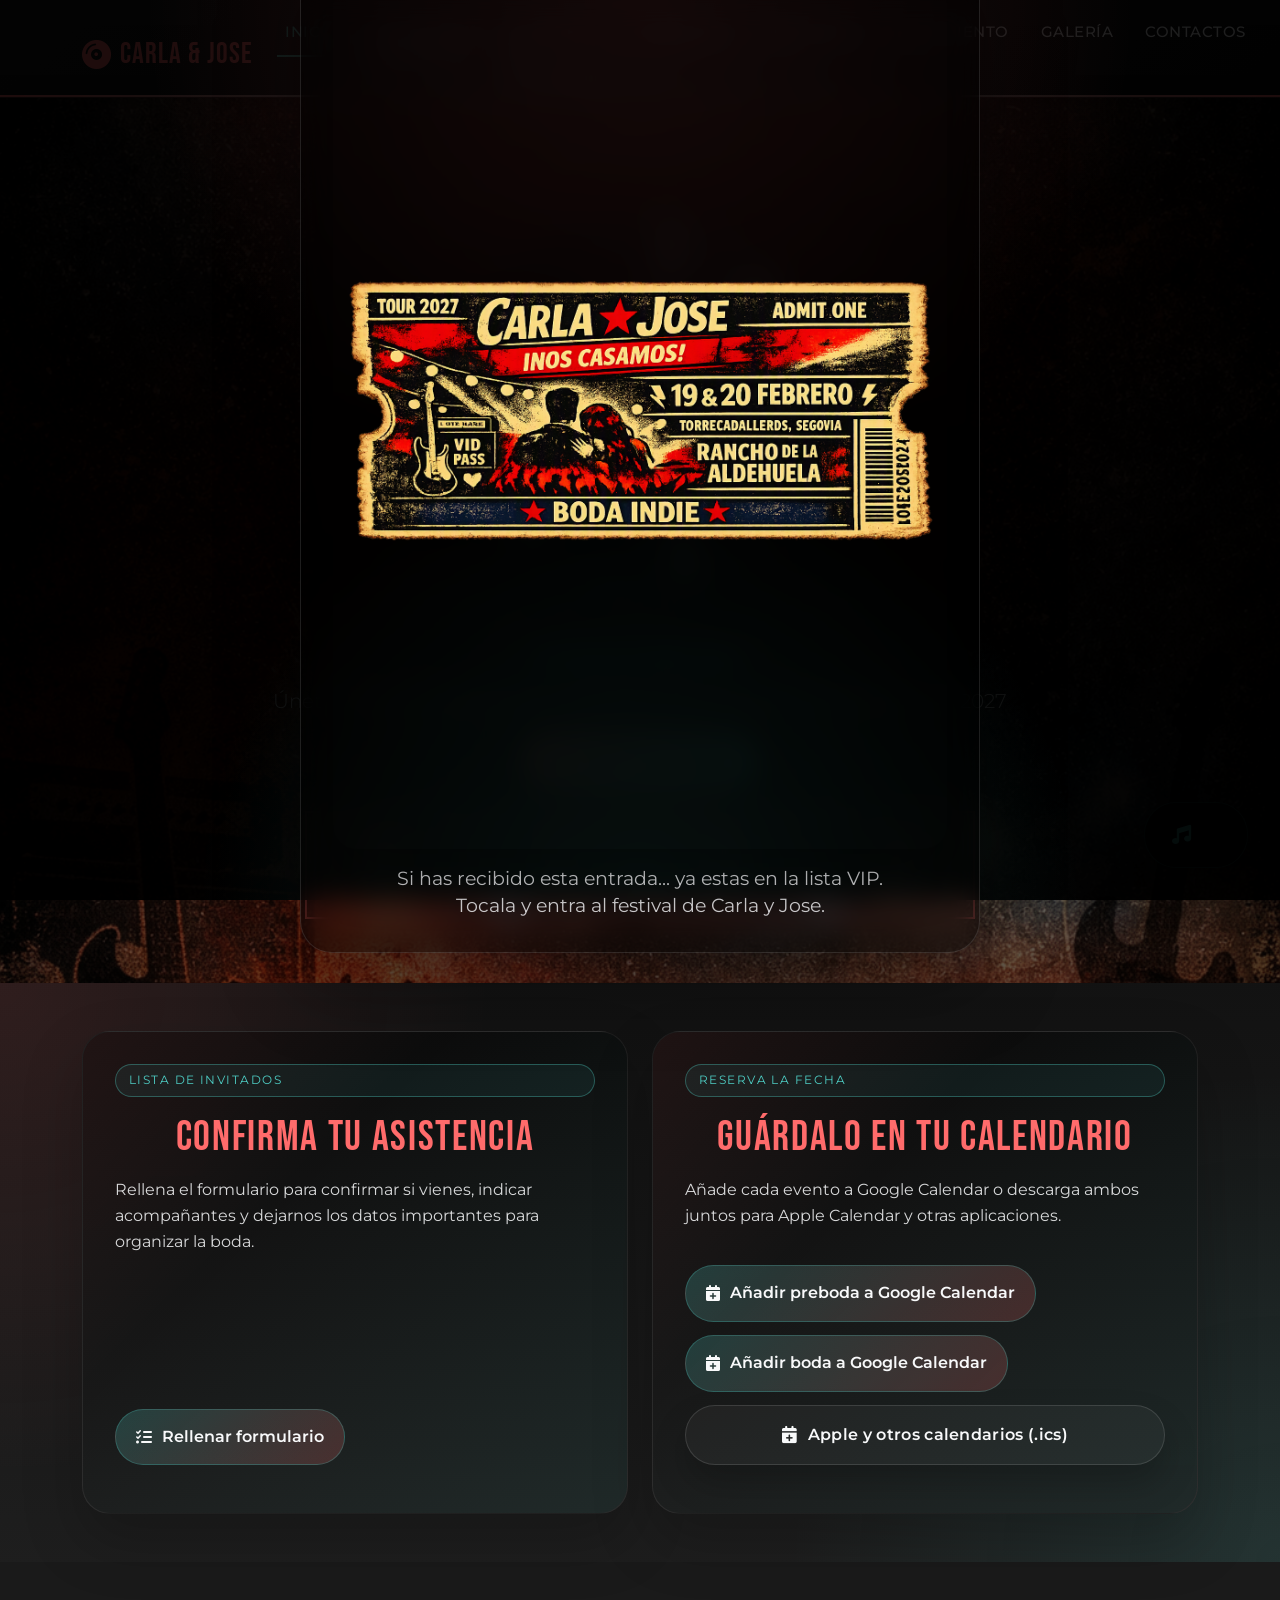
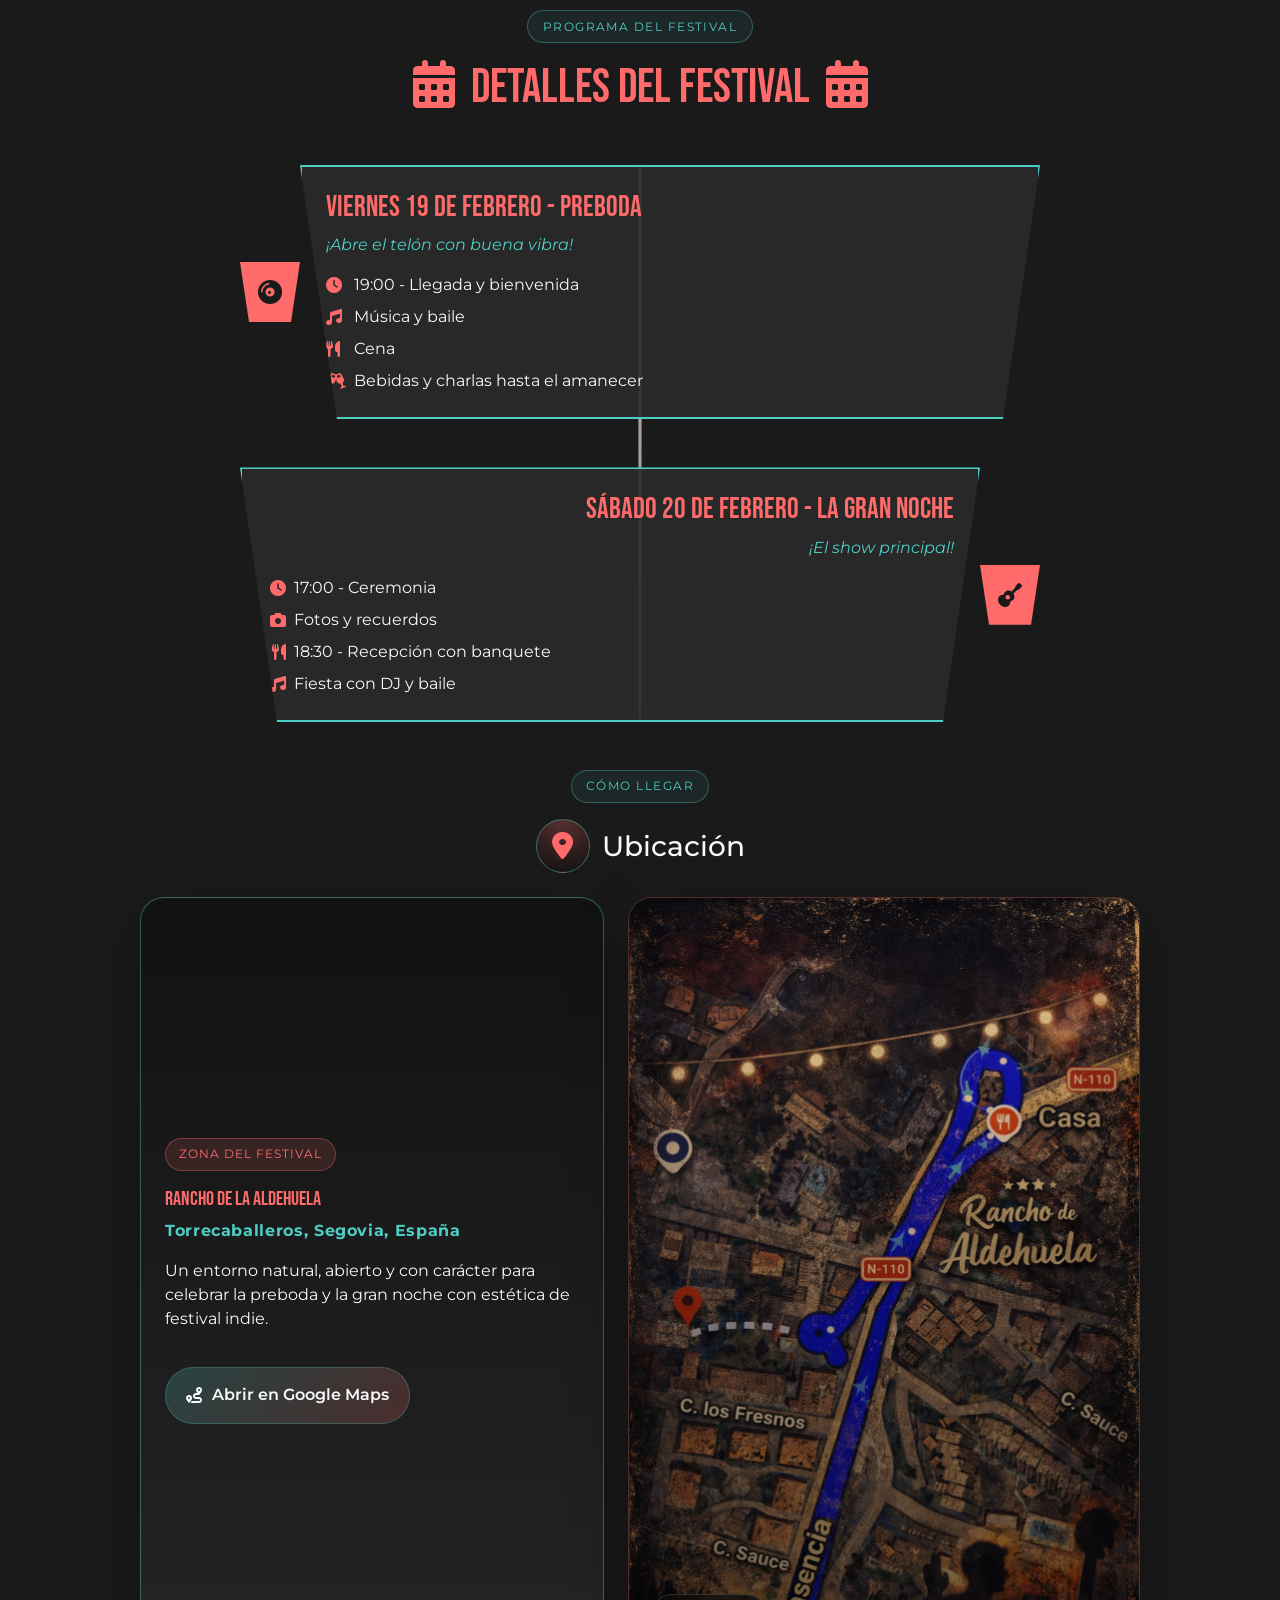
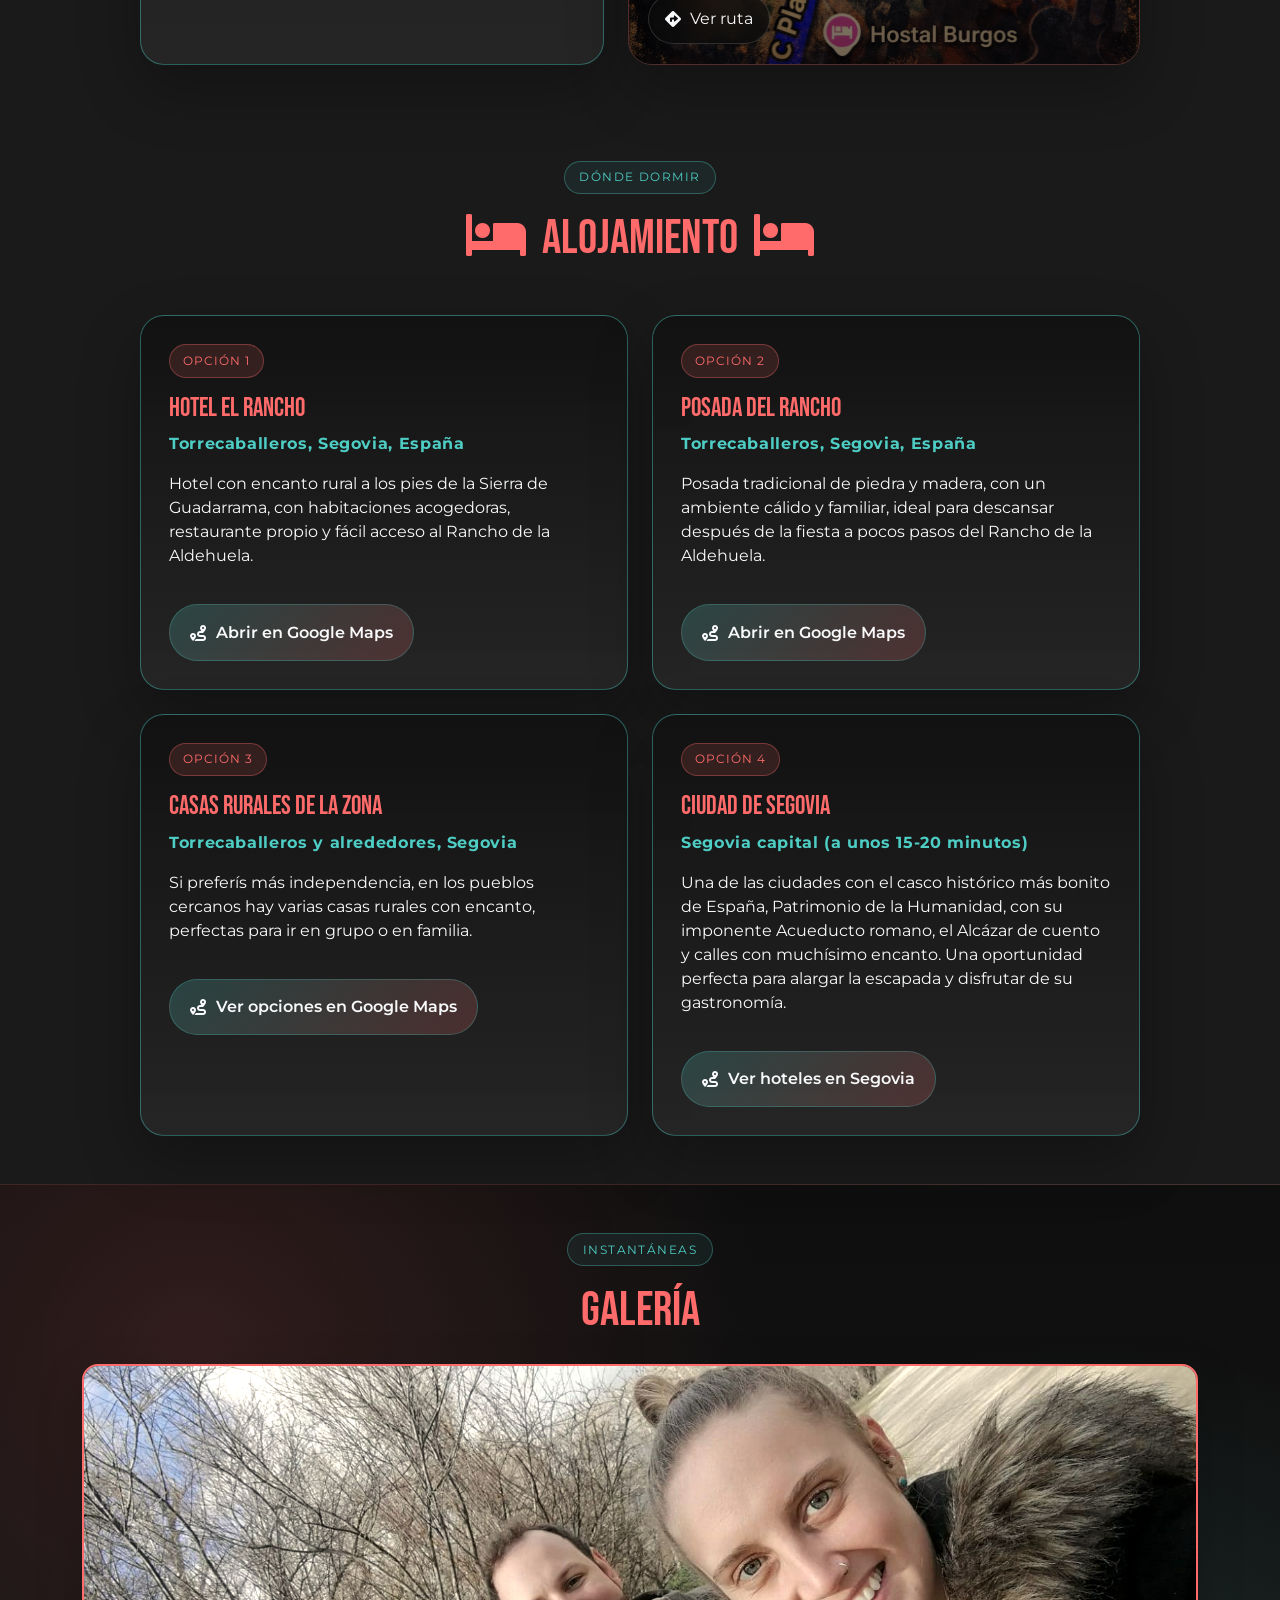
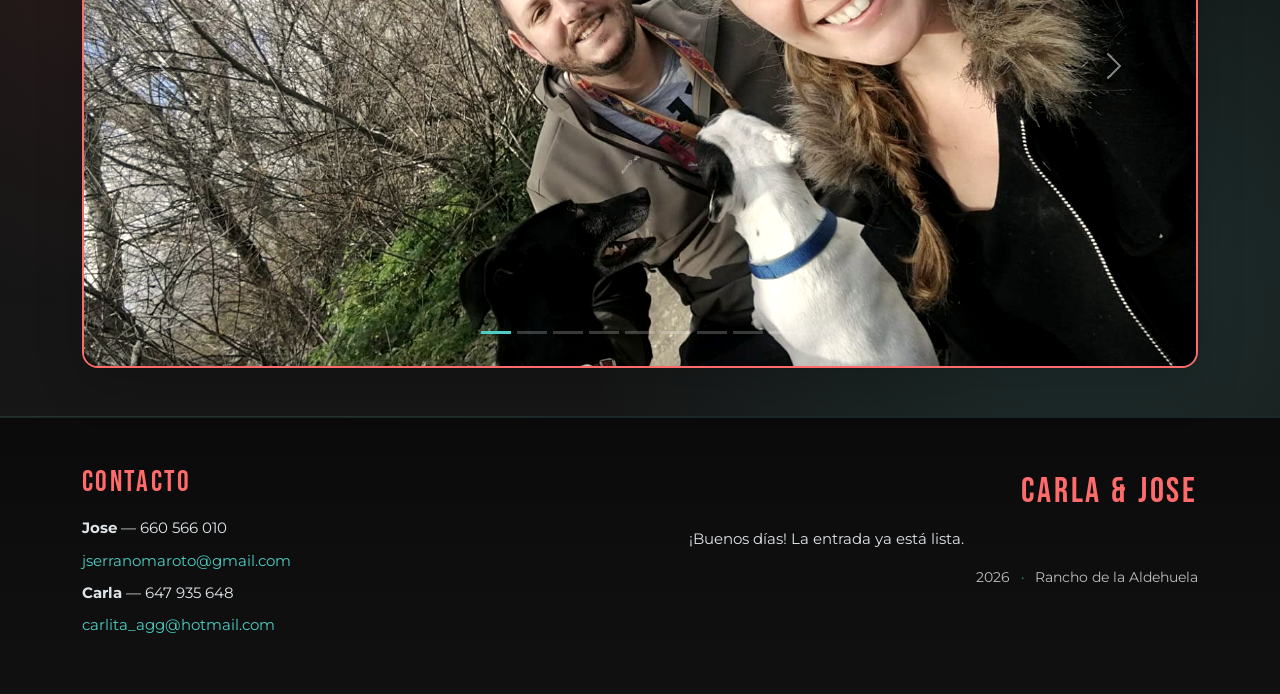
==== index.html @ d122102a "Add files via upload" ====
<!DOCTYPE html>
<html lang="es">
<head>
    <meta charset="UTF-8">
    <meta name="viewport" content="width=device-width, initial-scale=1.0">
    <title>Boda de Carla y Jose</title>
    <!-- Bootstrap CSS -->
    <link href="https://cdn.jsdelivr.net/npm/bootstrap@5.3.0/dist/css/bootstrap.min.css" rel="stylesheet">
    <!-- Google Fonts -->
    <link href="https://fonts.googleapis.com/css2?family=Montserrat:wght@300;400;700&family=Bebas+Neue&display=swap" rel="stylesheet">
    <!-- Font Awesome -->
    <link rel="stylesheet" href="https://cdnjs.cloudflare.com/ajax/libs/font-awesome/6.0.0/css/all.min.css">
    <!-- Custom CSS -->
    <link rel="stylesheet" href="styles.css">
</head>
<body>
    <!-- Audio Controls -->
    <div id="audio-controls" class="audio-controls">
        <button id="audio-toggle" class="audio-btn" aria-label="Activar o pausar música">
            <i class="fas fa-music"></i>
        </button>
        <div class="audio-indicator">
            <div class="audio-bars">
                <div class="bar"></div>
                <div class="bar"></div>
                <div class="bar"></div>
                <div class="bar"></div>
            </div>
        </div>
    </div>
    <!-- Header -->
    <nav class="navbar navbar-expand-lg navbar-dark fixed-top navbar-modern">
        <div class="container">
            <a class="navbar-brand" href="#inicio"><i class="fas fa-compact-disc me-2 brand-icon"></i><span class="brand-text">Carla & Jose</span></a>
            <button class="navbar-toggler" type="button" data-bs-toggle="collapse" data-bs-target="#navbarNav" aria-controls="navbarNav" aria-expanded="false" aria-label="Abrir o cerrar navegación">
                <span class="navbar-toggler-icon"></span>
            </button>
            <div class="collapse navbar-collapse" id="navbarNav">
                <ul class="navbar-nav ms-auto nav-menu">
                    <li class="nav-item"><a class="nav-link nav-link-modern" href="#inicio">Inicio</a></li>
                    <li class="nav-item"><a class="nav-link nav-link-modern" href="#confirmar-asistencia">Confirmar asistencia</a></li>
                    <li class="nav-item"><a class="nav-link nav-link-modern" href="#guardar-calendario">Guardar en calendario</a></li>
                    <li class="nav-item"><a class="nav-link nav-link-modern" href="#detalles">Detalles</a></li>
                    <li class="nav-item"><a class="nav-link nav-link-modern" href="#ubicacion">Ubicación</a></li>
                    <li class="nav-item"><a class="nav-link nav-link-modern" href="#alojamiento">Alojamiento</a></li>
                    <li class="nav-item"><a class="nav-link nav-link-modern" href="#galeria">Galería</a></li>
                    <li class="nav-item"><a class="nav-link nav-link-modern" href="#site-footer">Contactos</a></li>
                </ul>
            </div>
        </div>
        <div class="navbar-bottom-line"></div>
    </nav>

    <!-- Entrada Splash -->
    <div id="entrada-screen" class="entrada-screen">
        <div class="entrada-card text-center">
            <div id="entrada-image-wrapper" class="entrada-image-wrapper mx-auto" role="button" tabindex="0">
                <img src="assets/images/entrada.svg" alt="Entrada al festival" class="entrada-img">
            </div>
            <p class="entrada-note mt-3">Si has recibido esta entrada... ya estas en la lista VIP.<br>Tocala y entra al festival de Carla y Jose.</p>
        </div>
    </div>

    <!-- Hero Section -->
    <section id="inicio" class="hero text-white text-center d-flex align-items-center">
        <div class="overlay"></div>
        <div class="container position-relative">
            <div class="vinyl-wrapper mb-4 mx-auto">
                <img src="assets/images/vinilo.png" alt="Carla y Jose" class="vinyl-img">
            </div>
            <p class="hero-subtitle">Festival de amor indie</p>
            <p class="lead">Únete a nuestra celebración: preboda el 19 y boda el 20 de febrero de 2027</p>
            <a href="#confirmar-asistencia" class="hero-cta-button mb-4">
                <i class="fas fa-list-check"></i>
                <span>Confirmar asistencia</span>
            </a>
            <div id="countdown" class="mb-4 countdown-grid">
                <div>
                    <span id="days" class="display-4">0</span>
                    <p>Días</p>
                </div>
                <div>
                    <span id="hours" class="display-4">0</span>
                    <p>Horas</p>
                </div>
                <div>
                    <span id="minutes" class="display-4">0</span>
                    <p>Minutos</p>
                </div>
                <div>
                    <span id="seconds" class="display-4">0</span>
                    <p>Segundos</p>
                </div>
            </div>
        </div>
    </section>

    <!-- Asistencia y Calendario -->
    <section id="asistencia" class="rsvp-section py-5">
        <div class="container">
            <div class="rsvp-shell">
                <div id="confirmar-asistencia" class="rsvp-card rsvp-card-confirmation">
                    <div class="rsvp-kicker">Lista de invitados</div>
                    <h2 class="rsvp-title">Confirma tu asistencia</h2>
                    <p class="rsvp-copy">Rellena el formulario para confirmar si vienes, indicar acompañantes y dejarnos los datos importantes para organizar la boda.</p>
                    <div class="rsvp-actions">
                        <a class="rsvp-action-button rsvp-action-primary" href="rsvp.html">
                            <i class="fas fa-list-check"></i>
                            <span>Rellenar formulario</span>
                        </a>
                    </div>
                </div>
                <div id="guardar-calendario" class="rsvp-card rsvp-card-calendar">
                    <div class="rsvp-kicker">Reserva la fecha</div>
                    <h2 class="rsvp-title">Guárdalo en tu calendario</h2>
                    <p class="rsvp-copy">Añade cada evento a Google Calendar o descarga ambos juntos para Apple Calendar y otras aplicaciones.</p>
                    <div class="rsvp-actions">
                        <a id="calendar-preboda-link" class="rsvp-action-button rsvp-action-primary calendar-provider-button" target="_blank" rel="noopener noreferrer">
                            <i class="fas fa-calendar-plus"></i>
                            <span>Añadir preboda a Google Calendar</span>
                        </a>
                        <a id="calendar-wedding-link" class="rsvp-action-button rsvp-action-primary calendar-provider-button" target="_blank" rel="noopener noreferrer">
                            <i class="fas fa-calendar-plus"></i>
                            <span>Añadir boda a Google Calendar</span>
                        </a>
                        <button id="calendar-download" type="button" class="rsvp-action-button calendar-download-button">
                            <i class="fas fa-calendar-plus"></i>
                            <span>Apple y otros calendarios (.ics)</span>
                        </button>
                    </div>
                </div>
            </div>
        </div>
    </section>

    <!-- Detalles de la Boda -->
    <section id="detalles" class="py-5">
        <div class="container">
            <div class="text-center"><span class="section-kicker">Programa del festival</span></div>
            <h2 class="text-center mb-5"><i class="fas fa-calendar-alt me-3"></i>Detalles del Festival<i class="fas fa-calendar-alt ms-3"></i></h2>

            <!-- Timeline -->
            <div class="timeline">
                <!-- Viernes -->
                <div class="timeline-item">
                    <div class="timeline-marker">
                        <i class="fas fa-compact-disc"></i>
                    </div>
                    <div class="timeline-content">
                        <h4 class="timeline-title">Viernes 19 de Febrero - Preboda</h4>
                        <p class="timeline-subtitle">¡Abre el telón con buena vibra!</p>
                        <div class="event-details">
                            <div class="event-item">
                                <i class="fas fa-clock"></i>
                                <span>19:00 - Llegada y bienvenida</span>
                            </div>
                            <div class="event-item">
                                <i class="fas fa-music"></i>
                                <span>Música y baile</span>
                            </div>
                            <div class="event-item">
                                <i class="fas fa-utensils"></i>
                                <span>Cena</span>
                            </div>
                            <div class="event-item">
                                <i class="fas fa-glass-cheers"></i>
                                <span>Bebidas y charlas hasta el amanecer</span>
                            </div>
                        </div>
                    </div>
                </div>

                <!-- Sábado -->
                <div class="timeline-item">
                    <div class="timeline-marker">
                        <i class="fas fa-guitar"></i>
                    </div>
                    <div class="timeline-content">
                        <h4 class="timeline-title">Sábado 20 de Febrero - La Gran Noche</h4>
                        <p class="timeline-subtitle">¡El show principal!</p>
                        <div class="event-details">
                            <div class="event-item">
                                <i class="fas fa-clock"></i>
                                <span>17:00 - Ceremonia</span>
                            </div>
                            <div class="event-item">
                                <i class="fas fa-camera"></i>
                                <span>Fotos y recuerdos</span>
                            </div>
                            <div class="event-item">
                                <i class="fas fa-utensils"></i>
                                <span>18:30 - Recepción con banquete</span>
                            </div>
                            <div class="event-item">
                                <i class="fas fa-music"></i>
                                <span>Fiesta con DJ y baile</span>
                            </div>
                        </div>
                    </div>
                </div>
            </div>

            <!-- Ubicación -->
            <div id="ubicacion" class="location-section mt-5">
                <div class="text-center"><span class="section-kicker">Cómo llegar</span></div>
                <h3 class="text-center mb-4"><span class="location-title-icon"><i class="fas fa-location-dot"></i></span>Ubicación</h3>
                <div class="location-showcase">
                    <div class="location-card location-card-main">
                        <div class="location-badge">Zona del festival</div>
                        <h5>Rancho de la Aldehuela</h5>
                        <p class="location-place">Torrecaballeros, Segovia, España</p>
                        <p>Un entorno natural, abierto y con carácter para celebrar la preboda y la gran noche con estética de festival indie.</p>
                        <div class="location-actions">
                            <a class="rsvp-action-button rsvp-action-primary" href="https://www.google.com/maps/search/?api=1&query=Rancho+de+la+Aldehuela+Torrecaballeros+Segovia" target="_blank" rel="noopener noreferrer">
                                <i class="fas fa-route"></i>
                                <span>Abrir en Google Maps</span>
                            </a>
                        </div>
                    </div>
                    <a class="location-map-frame" href="https://www.google.com/maps/search/?api=1&query=Rancho+de+la+Aldehuela+Torrecaballeros+Segovia" target="_blank" rel="noopener noreferrer" aria-label="Abrir ubicación en Google Maps">
                        <img src="assets/images/mapa.png" alt="Mapa de ubicación del Rancho de la Aldehuela" class="location-map-image">
                        <div class="location-map-overlay">
                            <span class="location-map-chip"><i class="fas fa-diamond-turn-right"></i> Ver ruta</span>
                        </div>
                    </a>
                </div>
            </div>

        </div>
    </section>

    <!-- Alojamiento -->
    <section id="alojamiento" class="py-5">
        <div class="container">
            <div class="text-center"><span class="section-kicker">Dónde dormir</span></div>
            <h2 class="text-center mb-5"><i class="fas fa-bed me-3"></i>Alojamiento<i class="fas fa-bed ms-3"></i></h2>

            <div class="accommodation-grid">
                <div class="accommodation-card">
                    <div class="location-badge">Opción 1</div>
                    <h5>Hotel El Rancho</h5>
                    <p class="location-place">Torrecaballeros, Segovia, España</p>
                    <p>Hotel con encanto rural a los pies de la Sierra de Guadarrama, con habitaciones acogedoras, restaurante propio y fácil acceso al Rancho de la Aldehuela.</p>
                    <div class="location-actions">
                        <a class="rsvp-action-button rsvp-action-primary" href="https://www.google.com/maps/search/?api=1&query=Hotel+El+Rancho+Torrecaballeros+Segovia" target="_blank" rel="noopener noreferrer">
                            <i class="fas fa-route"></i>
                            <span>Abrir en Google Maps</span>
                        </a>
                    </div>
                </div>
                <div class="accommodation-card">
                    <div class="location-badge">Opción 2</div>
                    <h5>Posada del Rancho</h5>
                    <p class="location-place">Torrecaballeros, Segovia, España</p>
                    <p>Posada tradicional de piedra y madera, con un ambiente cálido y familiar, ideal para descansar después de la fiesta a pocos pasos del Rancho de la Aldehuela.</p>
                    <div class="location-actions">
                        <a class="rsvp-action-button rsvp-action-primary" href="https://www.google.com/maps/search/?api=1&query=Posada+del+Rancho+Torrecaballeros+Segovia" target="_blank" rel="noopener noreferrer">
                            <i class="fas fa-route"></i>
                            <span>Abrir en Google Maps</span>
                        </a>
                    </div>
                </div>
                <div class="accommodation-card">
                    <div class="location-badge">Opción 3</div>
                    <h5>Casas rurales de la zona</h5>
                    <p class="location-place">Torrecaballeros y alrededores, Segovia</p>
                    <p>Si preferís más independencia, en los pueblos cercanos hay varias casas rurales con encanto, perfectas para ir en grupo o en familia.</p>
                    <div class="location-actions">
                        <a class="rsvp-action-button rsvp-action-primary" href="https://www.google.com/maps/search/?api=1&query=Casas+rurales+Torrecaballeros+Segovia" target="_blank" rel="noopener noreferrer">
                            <i class="fas fa-route"></i>
                            <span>Ver opciones en Google Maps</span>
                        </a>
                    </div>
                </div>
                <div class="accommodation-card">
                    <div class="location-badge">Opción 4</div>
                    <h5>Ciudad de Segovia</h5>
                    <p class="location-place">Segovia capital (a unos 15-20 minutos)</p>
                    <p>Una de las ciudades con el casco histórico más bonito de España, Patrimonio de la Humanidad, con su imponente Acueducto romano, el Alcázar de cuento y calles con muchísimo encanto. Una oportunidad perfecta para alargar la escapada y disfrutar de su gastronomía.</p>
                    <div class="location-actions">
                        <a class="rsvp-action-button rsvp-action-primary" href="https://www.google.com/maps/search/?api=1&query=Hoteles+en+Segovia" target="_blank" rel="noopener noreferrer">
                            <i class="fas fa-route"></i>
                            <span>Ver hoteles en Segovia</span>
                        </a>
                    </div>
                </div>
            </div>
        </div>
    </section>

    <!-- Galería -->
    <section id="galeria" class="py-5 gallery-section">
        <div class="container">
            <div class="text-center"><span class="section-kicker">Instantáneas</span></div>
            <h2 class="text-center mb-4">Galería</h2>
            <div id="weddingCarousel" class="carousel slide carousel-dark" data-bs-ride="carousel">
                <div class="carousel-indicators mb-4">
                    <button type="button" data-bs-target="#weddingCarousel" data-bs-slide-to="0" class="active" aria-current="true" aria-label="Slide 1"></button>
                    <button type="button" data-bs-target="#weddingCarousel" data-bs-slide-to="1" aria-label="Slide 2"></button>
                    <button type="button" data-bs-target="#weddingCarousel" data-bs-slide-to="2" aria-label="Slide 3"></button>
                    <button type="button" data-bs-target="#weddingCarousel" data-bs-slide-to="3" aria-label="Slide 4"></button>
                    <button type="button" data-bs-target="#weddingCarousel" data-bs-slide-to="4" aria-label="Slide 5"></button>
                    <button type="button" data-bs-target="#weddingCarousel" data-bs-slide-to="5" aria-label="Slide 6"></button>
                    <button type="button" data-bs-target="#weddingCarousel" data-bs-slide-to="6" aria-label="Slide 7"></button>
                    <button type="button" data-bs-target="#weddingCarousel" data-bs-slide-to="7" aria-label="Slide 8"></button>
                    <button type="button" data-bs-target="#weddingCarousel" data-bs-slide-to="8" aria-label="Slide 9"></button>
                </div>
                <div class="carousel-inner rounded-4 shadow-lg overflow-hidden">
                    <div class="carousel-item active">
                        <img src="assets/images/28f58ecd-d703-4786-93c9-f73e1a6c814a.jpg" class="d-block w-100 carousel-img" alt="Carla y Jose" data-bs-toggle="modal" data-bs-target="#lightboxModal" data-img="assets/images/28f58ecd-d703-4786-93c9-f73e1a6c814a.jpg">
                    </div>
                    <div class="carousel-item">
                        <img src="assets/images/IMG_20220605_043404.jpg" class="d-block w-100 carousel-img" alt="Carla y Jose" data-bs-toggle="modal" data-bs-target="#lightboxModal" data-img="assets/images/IMG_20220605_043404.jpg">
                    </div>
                    <div class="carousel-item">
                        <img src="assets/images/IMG_20230609_210809.jpg" class="d-block w-100 carousel-img" alt="Carla y Jose" data-bs-toggle="modal" data-bs-target="#lightboxModal" data-img="assets/images/IMG_20230609_210809.jpg">
                    </div>
                    <div class="carousel-item">
                        <img src="assets/images/IMG_20230624_223033.jpg" class="d-block w-100 carousel-img" alt="Carla y Jose" data-bs-toggle="modal" data-bs-target="#lightboxModal" data-img="assets/images/IMG_20230624_223033.jpg">
                    </div>
                    <div class="carousel-item">
                        <img src="assets/images/IMG_8824.jpg" class="d-block w-100 carousel-img" alt="Carla y Jose" data-bs-toggle="modal" data-bs-target="#lightboxModal" data-img="assets/images/IMG_8824.jpg">
                    </div>
                    <div class="carousel-item">
                        <img src="assets/images/IMG_8935.jpg" class="d-block w-100 carousel-img" alt="Carla y Jose" data-bs-toggle="modal" data-bs-target="#lightboxModal" data-img="assets/images/IMG_8935.jpg">
                    </div>
                    <div class="carousel-item">
                        <img src="assets/images/WhatsApp%20Image%202026-04-22%20at%2020.54.48.jpeg" class="d-block w-100 carousel-img" alt="Carla y Jose" data-bs-toggle="modal" data-bs-target="#lightboxModal" data-img="assets/images/WhatsApp%20Image%202026-04-22%20at%2020.54.48.jpeg">
                    </div>
                    <div class="carousel-item">
                        <img src="assets/images/WhatsApp%20Image%202026-04-22%20at%2020.58.34.jpeg" class="d-block w-100 carousel-img" alt="Carla y Jose" data-bs-toggle="modal" data-bs-target="#lightboxModal" data-img="assets/images/WhatsApp%20Image%202026-04-22%20at%2020.58.34.jpeg">
                    </div>
                    <div class="carousel-item">
                        <img src="assets/images/WhatsApp%20Image%202026-04-22%20at%2021.01.01.jpeg" class="d-block w-100 carousel-img" alt="Carla y Jose" data-bs-toggle="modal" data-bs-target="#lightboxModal" data-img="assets/images/WhatsApp%20Image%202026-04-22%20at%2021.01.01.jpeg">
                    </div>
                </div>
                <button class="carousel-control-prev" type="button" data-bs-target="#weddingCarousel" data-bs-slide="prev">
                    <span class="carousel-control-prev-icon" aria-hidden="true"></span>
                    <span class="visually-hidden">Anterior</span>
                </button>
                <button class="carousel-control-next" type="button" data-bs-target="#weddingCarousel" data-bs-slide="next">
                    <span class="carousel-control-next-icon" aria-hidden="true"></span>
                    <span class="visually-hidden">Siguiente</span>
                </button>
            </div>
        </div>
    </section>

    <!-- Lightbox Modal -->
    <div class="modal fade" id="lightboxModal" tabindex="-1" aria-labelledby="lightboxModalLabel" aria-hidden="true">
        <div class="modal-dialog modal-dialog-centered modal-lg">
            <div class="modal-content bg-transparent border-0">
                <div class="modal-body p-0">
                    <img id="lightboxImg" src="" class="img-fluid rounded" alt="Imagen ampliada">
                </div>
                <button type="button" class="btn-close btn-close-white position-absolute top-0 end-0 m-3" data-bs-dismiss="modal" aria-label="Cerrar"></button>
            </div>
        </div>
    </div>

    <!-- Footer -->
    <footer id="site-footer" class="footer py-5">
        <div class="container">
            <div class="footer-grid">
                <div class="footer-contact">
                    <h3 class="footer-title">Contacto</h3>
                    <div class="contact-info">
                        <p><strong>Jose</strong> — 660 566 010</p>
                        <p><a href="mailto:jserranomaroto@gmail.com" class="contact-link">jserranomaroto@gmail.com</a></p>
                        <p class="mt-2"><strong>Carla</strong> — 647 935 648</p>
                        <p><a href="mailto:carlita_agg@hotmail.com" class="contact-link">carlita_agg@hotmail.com</a></p>
                    </div>
                </div>
                <div class="footer-meta">
                    <p class="footer-brand">Carla & Jose</p>
                    <p id="footer-message" class="footer-message">Preparando el festival...</p>
                    <div class="footer-bottom">
                        <span id="footer-year"></span>
                        <span class="footer-dot">·</span>
                        <span>Rancho de la Aldehuela</span>
                    </div>
                </div>
            </div>
        </div>
    </footer>

    <!-- Bootstrap JS -->
    <script src="https://cdn.jsdelivr.net/npm/bootstrap@5.3.0/dist/js/bootstrap.bundle.min.js"></script>
    <script>
        // Navbar active link on scroll
        document.addEventListener('DOMContentLoaded', function() {
            const yaVioEntrada = sessionStorage.getItem('entradaVista') === '1';
            if (!yaVioEntrada) {
                document.body.style.overflow = 'hidden';
            }
            const navLinks = document.querySelectorAll('.nav-link-modern');
            const sections = document.querySelectorAll('section');

            window.addEventListener('scroll', function() {
                let current = '';
                sections.forEach(section => {
                    const sectionTop = section.offsetTop;
                    if (pageYOffset >= sectionTop - 200) {
                        current = section.getAttribute('id');
                    }
                });

                navLinks.forEach(link => {
                    link.classList.remove('active');
                    if (link.getAttribute('href').slice(1) === current) {
                        link.classList.add('active');
                    }
                });
            });

            // Smooth scroll
            navLinks.forEach(link => {
                link.addEventListener('click', function(e) {
                    e.preventDefault();
                    const targetId = this.getAttribute('href').slice(1);
                    const targetSection = document.getElementById(targetId);
                    if (targetSection) {
                        targetSection.scrollIntoView({ behavior: 'smooth', block: 'start' });
                    }
                });
            });

            const weddingDate = new Date('2027-02-20T00:00:00').getTime();

            function updateCountdown() {
                const now = new Date().getTime();
                const distance = weddingDate - now;
                if (distance > 0) {
                    const days = Math.floor(distance / (1000 * 60 * 60 * 24));
                    const hours = Math.floor((distance % (1000 * 60 * 60 * 24)) / (1000 * 60 * 60));
                    const minutes = Math.floor((distance % (1000 * 60 * 60)) / (1000 * 60));
                    const seconds = Math.floor((distance % (1000 * 60)) / 1000);
                    document.getElementById('days').innerText = days;
                    document.getElementById('hours').innerText = hours;
                    document.getElementById('minutes').innerText = minutes;
                    document.getElementById('seconds').innerText = seconds;
                } else {
                    document.getElementById('countdown').innerHTML = '<h2>¡El día ha llegado!</h2>';
                }
            }

            setInterval(updateCountdown, 1000);
            updateCountdown();

            const entradaScreen = document.getElementById('entrada-screen');
            const entradaWrapper = document.getElementById('entrada-image-wrapper');

            if (entradaScreen && yaVioEntrada) {
                entradaScreen.classList.add('hide');
            } else if (entradaWrapper) {
                const hideEntrada = () => {
                    sessionStorage.setItem('entradaVista', '1');
                    entradaScreen.classList.add('fade-out');
                    document.body.style.overflow = '';
                    setTimeout(() => {
                        entradaScreen.classList.add('hide');
                    }, 800);
                };

                entradaWrapper.addEventListener('click', hideEntrada);
                entradaWrapper.addEventListener('keypress', (event) => {
                    if (event.key === 'Enter' || event.key === ' ') {
                        event.preventDefault();
                        hideEntrada();
                    }
                });
            }

            const footerYear = document.getElementById('footer-year');
            const footerMessage = document.getElementById('footer-message');
            const now = new Date();
            const currentYear = now.getFullYear();
            if (footerYear) {
                footerYear.textContent = currentYear;
            }
            if (footerMessage) {
                const hour = now.getHours();
                let message = 'Estamos preparando el mejor festival indie para ti.';
                if (hour < 12) {
                    message = '¡Buenos días! La entrada ya está lista.';
                } else if (hour < 18) {
                    message = '¡Buenas tardes! Pronto comenzará la celebración.';
                } else {
                    message = '¡Buenas noches! Ya casi se encienden las luces del festival.';
                }
                footerMessage.textContent = message;
            }

            const rsvpDateChip = document.getElementById('rsvp-date-chip');
            const calendarDownload = document.getElementById('calendar-download');
            const prebodaCalendarLink = document.getElementById('calendar-preboda-link');
            const weddingCalendarLink = document.getElementById('calendar-wedding-link');
            const prebodaStart = new Date('2027-02-19T19:00:00+01:00');
            const prebodaEnd = new Date('2027-02-20T01:00:00+01:00');
            const bodaStart = new Date('2027-02-20T17:00:00+01:00');
            const bodaEnd = new Date('2027-02-21T01:30:00+01:00');
            const formattedShortDate = new Intl.DateTimeFormat('es-ES', {
                day: 'numeric',
                month: 'long',
                year: 'numeric'
            }).format(bodaStart);

            if (rsvpDateChip) {
                rsvpDateChip.textContent = formattedShortDate;
            }

            const formatIcsDate = (date) => date.toISOString().replace(/[-:]/g, '').split('.')[0] + 'Z';
            const formatGoogleCalendarDate = (date) => new Intl.DateTimeFormat('sv-SE', {
                timeZone: 'Europe/Madrid',
                year: 'numeric',
                month: '2-digit',
                day: '2-digit',
                hour: '2-digit',
                minute: '2-digit',
                second: '2-digit',
                hourCycle: 'h23'
            }).format(date).replace(/[-:]/g, '').replace(' ', 'T');
            const buildGoogleCalendarUrl = (title, start, end, description) => {
                const params = new URLSearchParams({
                    action: 'TEMPLATE',
                    text: title,
                    dates: `${formatGoogleCalendarDate(start)}/${formatGoogleCalendarDate(end)}`,
                    ctz: 'Europe/Madrid',
                    details: description,
                    location: 'Rancho de la Aldehuela, Torrecaballeros, Segovia'
                });
                return `https://calendar.google.com/calendar/render?${params.toString()}`;
            };

            if (prebodaCalendarLink) {
                prebodaCalendarLink.href = buildGoogleCalendarUrl(
                    'Preboda Carla & Jose',
                    prebodaStart,
                    prebodaEnd,
                    'Música, bienvenida y cena para abrir el fin de semana.'
                );
            }
            if (weddingCalendarLink) {
                weddingCalendarLink.href = buildGoogleCalendarUrl(
                    'Boda Carla & Jose',
                    bodaStart,
                    bodaEnd,
                    'Ceremonia y celebración de Carla & Jose.'
                );
            }

            if (calendarDownload) {
                calendarDownload.addEventListener('click', () => {
                    const icsContent = [
                        'BEGIN:VCALENDAR',
                        'VERSION:2.0',
                        'PRODID:-//Carla y Jose//Boda Indie//ES',
                        'BEGIN:VEVENT',
                        `UID:preboda-carla-jose-${prebodaStart.getTime()}@carla-jose`,
                        `DTSTAMP:${formatIcsDate(new Date())}`,
                        `DTSTART:${formatIcsDate(prebodaStart)}`,
                        `DTEND:${formatIcsDate(prebodaEnd)}`,
                        'SUMMARY:Preboda Carla & Jose',
                        'DESCRIPTION:Preboda de Carla & Jose. Música, bienvenida y cena para abrir el fin de semana.',
                        'LOCATION:Rancho de la Aldehuela, Torrecaballeros, Segovia',
                        'END:VEVENT',
                        'BEGIN:VEVENT',
                        `UID:boda-carla-jose-${bodaStart.getTime()}@carla-jose`,
                        `DTSTAMP:${formatIcsDate(new Date())}`,
                        `DTSTART:${formatIcsDate(bodaStart)}`,
                        `DTEND:${formatIcsDate(bodaEnd)}`,
                        'SUMMARY:Boda Carla & Jose',
                        'DESCRIPTION:Ceremonia y celebración de Carla & Jose. Preboda el 19 de febrero y gran noche el 20 de febrero.',
                        'LOCATION:Rancho de la Aldehuela, Torrecaballeros, Segovia',
                        'END:VEVENT',
                        'END:VCALENDAR'
                    ].join('\r\n');

                    const blob = new Blob([icsContent], { type: 'text/calendar;charset=utf-8' });
                    const url = URL.createObjectURL(blob);
                    const link = document.createElement('a');
                    link.href = url;
                    link.download = 'boda-carla-jose.ics';
                    document.body.appendChild(link);
                    link.click();
                    document.body.removeChild(link);
                    URL.revokeObjectURL(url);
                });
            }

            // Lightbox functionality
            const carouselImgs = document.querySelectorAll('.carousel-img');
            const lightboxImg = document.getElementById('lightboxImg');

            carouselImgs.forEach(img => {
                img.addEventListener('click', function() {
                    lightboxImg.src = this.dataset.img;
                });
            });

            // Audio controls
            const audioToggle = document.getElementById('audio-toggle');
            const audioControls = document.getElementById('audio-controls');

            if (audioToggle && audioControls) {
                // Coloca aqui tus archivos locales para evitar bloqueos de YouTube/Spotify.
                const audioSources = [
                    'assets/audio/emborracharme.mp3.mp4',
                    'assets/audio/emborracharme.mp3',
                    'assets/audio/emborracharme.ogg'
                ];
                const backgroundAudio = new Audio();
                backgroundAudio.loop = true;
                backgroundAudio.preload = 'none';
                backgroundAudio.volume = 0.45;
                let isPlaying = false;
                let currentSourceIndex = 0;
                let resumeOnVisible = false;

                const setAudioSource = (index) => {
                    backgroundAudio.src = audioSources[index];
                    backgroundAudio.load();
                };

                const playWithFallback = async () => {
                    for (let i = currentSourceIndex; i < audioSources.length; i += 1) {
                        try {
                            setAudioSource(i);
                            await backgroundAudio.play();
                            currentSourceIndex = i;
                            return;
                        } catch (error) {
                            // Prueba la siguiente fuente de audio.
                        }
                    }
                    throw new Error('No se pudo reproducir ningun archivo de audio.');
                };

                const toggleAudio = async () => {
                    try {
                        if (isPlaying) {
                            backgroundAudio.pause();
                            audioToggle.classList.add('muted');
                            audioControls.classList.add('muted');
                            isPlaying = false;
                            resumeOnVisible = false;
                        } else {
                            await playWithFallback();
                            isPlaying = true;
                            audioToggle.classList.remove('muted');
                            audioControls.classList.remove('muted');
                            resumeOnVisible = true;
                        }
                    } catch (error) {
                        isPlaying = false;
                        resumeOnVisible = false;
                        console.log('Audio play failed:', error);
                        // Aviso visual rapido si falta el archivo o el navegador bloquea la reproduccion.
                        audioToggle.style.color = '#ff6b6b';
                        setTimeout(() => {
                            audioToggle.style.color = '';
                        }, 1000);
                    }
                };

                audioToggle.addEventListener('click', toggleAudio);

                const entradaWrapper = document.getElementById('entrada-image-wrapper');
                if (entradaWrapper) {
                    entradaWrapper.addEventListener('click', async () => {
                        if (!isPlaying) {
                            await toggleAudio();
                        }
                    });
                }

                document.addEventListener('visibilitychange', () => {
                    if (document.hidden && isPlaying) {
                        backgroundAudio.pause();
                    } else if (!document.hidden && resumeOnVisible && isPlaying) {
                        backgroundAudio.play().catch(() => {
                            // Si el navegador vuelve a bloquear, se queda en pausa hasta nueva interaccion.
                        });
                    }
                });
            }
        });
    </script>
</body>
</html>
---- styles.css ----
html,
body {
    overflow-x: hidden;
    width: 100%;
    max-width: 100%;
    margin: 0;
    padding: 0;
}

body {
    font-family: 'Montserrat', sans-serif;
    background-color: #1a1a1a;
    color: #f8f9fa;
}

* {
    box-sizing: border-box;
}

.hero {
    background-image: 
        radial-gradient(circle at 20% 80%, rgba(255, 107, 107, 0.1) 0%, transparent 50%),
        radial-gradient(circle at 80% 20%, rgba(78, 205, 196, 0.1) 0%, transparent 50%),
        url('assets/images/fondoVertical.png');
    background-position: center;
    background-size: cover;
    min-height: auto;
    position: relative;
    background-blend-mode: overlay;
    background-color: rgba(0, 0, 0, 0.6);
    padding-top: 100px;
    padding-bottom: 40px;
    overflow-x: hidden;
}

.hero .container {
    position: relative;
    z-index: 1;
    width: 100%;
    max-width: 100%;
    padding: 0 15px;
    margin: 0 auto;
    display: flex;
    flex-direction: column;
    align-items: center;
}

.hero-cta-button {
    display: inline-flex;
    align-items: center;
    gap: 0.6rem;
    padding: 0.85rem 1.8rem;
    border-radius: 999px;
    background: linear-gradient(90deg, #ff6b6b, #4ecdc4);
    color: #1a1a1a;
    font-family: 'Bebas Neue', cursive;
    font-size: 1.15rem;
    letter-spacing: 0.06em;
    text-transform: uppercase;
    text-decoration: none;
    box-shadow: 0 16px 40px rgba(255, 107, 107, 0.25);
    transition: transform 0.25s ease, box-shadow 0.25s ease;
}

.hero-cta-button:hover,
.hero-cta-button:focus {
    color: #1a1a1a;
    transform: translateY(-3px);
    box-shadow: 0 20px 50px rgba(78, 205, 196, 0.35);
}

.section-kicker {
    display: inline-flex;
    margin: 0 auto 1rem;
    padding: 0.4rem 0.9rem;
    border-radius: 999px;
    border: 1px solid rgba(78, 205, 196, 0.35);
    background: rgba(78, 205, 196, 0.08);
    color: #4ecdc4;
    font-size: 0.76rem;
    letter-spacing: 0.12em;
    text-transform: uppercase;
}

.entrada-screen {
    position: fixed;
    inset: 0;
    z-index: 1100;
    background: radial-gradient(circle at top, rgba(255, 107, 107, 0.15), transparent 45%),
        radial-gradient(circle at bottom, rgba(78, 205, 196, 0.15), transparent 40%),
        linear-gradient(180deg, rgba(0,0,0,0.88), rgba(0,0,0,0.95));
    display: flex;
    align-items: center;
    justify-content: center;
    padding: 1rem;
    transition: opacity 0.8s ease, transform 0.8s ease;
}

.entrada-card {
    position: relative;
    z-index: 1;
    background: rgba(0,0,0,0.5);
    border: 1px solid rgba(255,255,255,0.12);
    border-radius: 2rem;
    padding: 2rem;
    max-width: 680px;
    width: 100%;
    color: #fff;
    backdrop-filter: blur(14px);
    box-shadow: 0 30px 80px rgba(0,0,0,0.35);
}

.entrada-image-wrapper {
    max-width: 620px;
    margin: 0 auto;
    border-radius: 1.5rem;
    overflow: hidden;
    box-shadow: 0 24px 60px rgba(0,0,0,0.35);
    cursor: pointer;
    position: relative;
    transition: transform 0.25s ease, box-shadow 0.25s ease;
}

.entrada-image-wrapper:hover,
.entrada-image-wrapper:focus {
    transform: translateY(-3px);
    box-shadow: 0 28px 70px rgba(0,0,0,0.45);
}

.entrada-img {
    width: 100%;
    display: block;
    border-radius: 1.5rem;
}

.entrada-click-hint {
    position: absolute;
    inset: auto 0 1.5rem;
    margin: 0 auto;
    width: fit-content;
    left: 50%;
    transform: translateX(-50%);
    background: rgba(0,0,0,0.6);
    color: #fff;
    font-size: 0.95rem;
    padding: 0.55rem 1rem;
    border-radius: 999px;
    letter-spacing: 0.04em;
    backdrop-filter: blur(6px);
}

.entrada-note {
    font-size: 1.18rem;
    line-height: 1.45;
    max-width: 580px;
    margin: 1rem auto 0;
    color: rgba(248,248,250,0.82);
}

.footer {
    background: linear-gradient(180deg, rgba(10, 10, 10, 0.96), rgba(16, 16, 16, 0.98));
    border-top: 1px solid rgba(78, 205, 196, 0.12);
    color: #dfe6e9;
}

.footer-grid {
    display: grid;
    grid-template-columns: 1fr 1fr;
    gap: 3rem;
    align-items: start;
}

.footer-contact {
    text-align: left;
}

.footer-title {
    font-family: 'Bebas Neue', cursive;
    font-size: 1.8rem;
    color: #ff6b6b;
    margin-bottom: 1rem;
    letter-spacing: 0.08em;
}

.contact-info p {
    margin-bottom: 0.5rem;
    font-size: 0.95rem;
    line-height: 1.6;
}

.contact-link {
    color: #4ecdc4;
    text-decoration: none;
    transition: color 0.25s ease;
}

.contact-link:hover {
    color: #ff6b6b;
    text-decoration: underline;
}

.footer-meta {
    text-align: right;
}

.footer-brand {
    font-family: 'Bebas Neue', cursive;
    font-size: 2.2rem;
    color: #ff6b6b;
    margin-bottom: 0.5rem;
    letter-spacing: 0.08em;
}

.footer-message {
    font-size: 0.95rem;
    line-height: 1.6;
    margin-bottom: 1rem;
    max-width: 300px;
}

.footer-bottom {
    display: flex;
    flex-wrap: wrap;
    align-items: center;
    justify-content: flex-end;
    gap: 0.65rem;
    font-size: 0.9rem;
    color: rgba(248,248,250,0.75);
}

.footer-dot {
    color: rgba(78,205,196,0.8);
}

@media (max-width: 768px) {
    .footer-grid {
        grid-template-columns: 1fr;
        gap: 2rem;
        text-align: center;
    }

    .footer-contact,
    .footer-meta {
        text-align: center;
    }

    .footer-message {
        margin-left: auto;
        margin-right: auto;
    }

    .footer-bottom {
        justify-content: center;
        width: 100%;
    }
}

@media (max-width: 576px) {
    .footer {
        padding-bottom: 6rem !important;
    }

    .footer-bottom {
        flex-direction: column;
        gap: 0.35rem;
        text-align: center;
    }

    .footer-dot {
        display: none;
    }
}

/* Audio Controls */
.audio-controls {
    position: fixed;
    bottom: 2rem;
    right: 2rem;
    z-index: 1000;
    display: flex;
    align-items: center;
    gap: 0.75rem;
    background: rgba(0,0,0,0.8);
    border: 1px solid rgba(78,205,196,0.3);
    border-radius: 2rem;
    padding: 0.75rem 1rem;
    backdrop-filter: blur(10px);
    box-shadow: 0 8px 25px rgba(0,0,0,0.3);
    transition: all 0.3s ease;
}

.audio-controls:hover {
    transform: translateY(-2px);
    box-shadow: 0 12px 35px rgba(0,0,0,0.4);
}

.audio-btn {
    background: none;
    border: none;
    color: #4ecdc4;
    font-size: 1.2rem;
    cursor: pointer;
    padding: 0.5rem;
    border-radius: 50%;
    transition: all 0.25s ease;
    display: flex;
    align-items: center;
    justify-content: center;
    width: 40px;
    height: 40px;
}

.audio-btn:hover {
    background: rgba(78,205,196,0.1);
    color: #ff6b6b;
    transform: scale(1.1);
}

.audio-btn.muted {
    color: rgba(248,248,250,0.5);
}

.audio-btn.muted:hover {
    color: rgba(248,248,250,0.7);
}

.audio-indicator {
    display: flex;
    align-items: center;
}

.audio-bars {
    display: flex;
    align-items: end;
    gap: 2px;
    height: 20px;
}

.bar {
    width: 3px;
    background: #4ecdc4;
    border-radius: 1px;
    animation: audio-wave 1.5s ease-in-out infinite;
}

.bar:nth-child(1) { animation-delay: 0s; }
.bar:nth-child(2) { animation-delay: 0.1s; }
.bar:nth-child(3) { animation-delay: 0.2s; }
.bar:nth-child(4) { animation-delay: 0.3s; }

.audio-controls.muted .bar {
    animation: none;
    opacity: 0.3;
}

@keyframes audio-wave {
    0%, 100% { height: 4px; }
    50% { height: 16px; }
}

@media (max-width: 576px) {
    .entrada-card {
        padding: 1.2rem;
        max-width: 96vw;
    }

    .entrada-image-wrapper {
        max-width: 100%;
    }

    .entrada-note {
        font-size: 1rem;
    }

    .audio-controls {
        bottom: 1rem;
        right: 1rem;
        padding: 0.5rem 0.75rem;
    }

    .audio-btn {
        font-size: 1rem;
        width: 35px;
        height: 35px;
    }

    .audio-bars {
        height: 16px;
    }

    .bar {
        width: 2px;
    }
}

.entrada-screen.fade-out {
    opacity: 0;
    transform: scale(0.98);
    pointer-events: none;
}

.entrada-screen.hide {
    display: none;
}
.entrada-screen.fade-out {
    opacity: 0;
    transform: scale(0.98);
    pointer-events: none;
}

.entrada-screen.hide {
    display: none;
}

.navbar-modern {
    background: linear-gradient(135deg, rgba(26, 26, 26, 0.95) 0%, rgba(16, 16, 16, 0.98) 100%);
    backdrop-filter: blur(10px);
    border-bottom: 1px solid rgba(255, 107, 107, 0.2);
    box-shadow: 0 4px 20px rgba(0, 0, 0, 0.3);
    padding: 0.8rem 0 0;
    position: relative;
}

.navbar-modern .navbar-brand {
    font-family: 'Bebas Neue', cursive;
    font-size: 1.8rem;
    color: #ff6b6b !important;
    letter-spacing: 1px;
    transition: all 0.3s ease;
    display: flex;
    align-items: center;
}

.navbar-modern .navbar-brand:hover {
    color: #4ecdc4 !important;
    transform: scale(1.05);
}

.brand-icon {
    animation: icon-spin 3s linear infinite;
}

.navbar-modern .navbar-brand:hover .brand-icon {
    animation: icon-spin 1s linear infinite;
}

.brand-text {
    display: inline-block;
}

.nav-link-modern {
    color: #f8f9fa !important;
    font-family: 'Montserrat', sans-serif;
    font-weight: 500;
    font-size: 0.95rem;
    text-transform: uppercase;
    letter-spacing: 0.5px;
    margin: 0 0.5rem;
    position: relative;
    transition: color 0.3s ease;
}

.nav-link-modern::after {
    content: '';
    position: absolute;
    bottom: -5px;
    left: 0;
    width: 0;
    height: 2px;
    background: linear-gradient(90deg, #ff6b6b, #4ecdc4);
    transition: width 0.3s ease;
}

.nav-link-modern:hover {
    color: #4ecdc4 !important;
}

.nav-link-modern:hover::after {
    width: 100%;
}

.nav-link-modern.active {
    color: #4ecdc4 !important;
}

.nav-link-modern.active::after {
    width: 100%;
    background: #4ecdc4;
}

.navbar-bottom-line {
    position: absolute;
    bottom: 0;
    left: 0;
    right: 0;
    height: 2px;
    background: linear-gradient(90deg, #ff6b6b 0%, #4ecdc4 50%, #ff6b6b 100%);
}

.navbar-toggler {
    border-color: rgba(255, 107, 107, 0.5) !important;
    padding: 0.25rem 0.5rem;
}

.navbar-toggler:focus {
    box-shadow: 0 0 0 0.25rem rgba(255, 107, 107, 0.25);
}

.navbar-toggler-icon {
    background-image: url("data:image/svg+xml,%3csvg xmlns='http://www.w3.org/2000/svg' viewBox='0 0 30 30'%3e%3cpath stroke='%23ff6b6b' stroke-linecap='round' stroke-miterlimit='10' stroke-width='2' d='M4 7h22M4 15h22M4 23h22'/%3e%3c/svg%3e");
}

@keyframes icon-spin {
    from { transform: rotate(0deg); }
    to { transform: rotate(360deg); }
}

#countdown {
    font-family: 'Bebas Neue', cursive;
    color: #fff;
}

.countdown-grid {
    display: grid;
    grid-template-columns: repeat(4, 1fr);
    gap: 1rem;
    width: 100%;
    max-width: 700px;
    margin: 0 auto;
    padding: 0 15px;
    box-sizing: border-box;
}

.countdown-grid div {
    background: rgba(255, 107, 107, 0.1);
    border: 2px solid #ff6b6b;
    border-radius: 0;
    padding: 1rem;
    overflow: hidden;
}

#countdown .display-4 {
    font-size: 2.5rem;
    color: #ff6b6b;
}

#countdown p {
    margin: 0;
    font-size: 1rem;
    text-transform: uppercase;
    letter-spacing: 1px;
}

.vinyl-wrapper {
    position: relative;
    width: 100%;
    max-width: 420px;
    aspect-ratio: 1;
    margin: 0 auto 2rem;
}

.vinyl-wrapper img,
.vinyl-wrapper > div {
    width: 100%;
    height: 100%;
}

.vinyl-img {
    width: 100%;
    height: 100%;
    border-radius: 50%;
    animation: vinyl-spin 14s linear infinite;
    display: block;
    box-shadow: 0 0 40px rgba(0,0,0,0.3);
}

.hero-subtitle {
    font-family: 'Bebas Neue', cursive;
    font-size: 1.5rem;
    color: #4ecdc4;
    margin-bottom: 0.5rem;
    text-transform: uppercase;
    letter-spacing: 1.2px;
    text-align: center;
    width: 100%;
}

.vinyl-wrapper:hover .vinyl-img {
    animation: vinyl-scratch 0.8s ease-out;
}

.vinyl-wrapper:hover .tonearm {
    animation: tonearm-wobble 0.8s ease-out;
}

.tonearm {
    position: absolute;
    top: 18%;
    right: -20px;
    width: 160px;
    height: 10px;
    background: linear-gradient(90deg, #777, #111);
    border-radius: 5px 0 0 5px;
    transform: rotate(18deg);
    transform-origin: left center;
    box-shadow: 0 0 20px rgba(0,0,0,0.4);
    animation: tonearm-follow 14s linear infinite;
}

.tonearm::before {
    content: '';
    position: absolute;
    left: 0;
    top: -12px;
    width: 16px;
    height: 34px;
    background: linear-gradient(180deg, #333, #111);
    border-radius: 4px;
}

.tonearm::after {
    content: '';
    position: absolute;
    left: 0;
    bottom: -8px;
    width: 28px;
    height: 8px;
    background: #111;
    border-radius: 4px;
}

@keyframes vinyl-spin {
    from { transform: rotate(0deg); }
    to { transform: rotate(360deg); }
}

@keyframes vinyl-scratch {
    0% { transform: rotate(0deg); }
    20% { transform: rotate(20deg); }
    40% { transform: rotate(-15deg); }
    60% { transform: rotate(10deg); }
    80% { transform: rotate(-5deg); }
    100% { transform: rotate(0deg); }
}

@keyframes tonearm-follow {
    0% { transform: rotate(16deg); }
    50% { transform: rotate(20deg); }
    100% { transform: rotate(16deg); }
}

@keyframes tonearm-wobble {
    0% { transform: rotate(18deg); }
    25% { transform: rotate(20deg); }
    50% { transform: rotate(16deg); }
    75% { transform: rotate(19deg); }
    100% { transform: rotate(18deg); }
}

section {
    padding: 5rem 0;
}

h2 {
    font-family: 'Bebas Neue', cursive;
    font-size: 3rem;
    color: #ff6b6b;
    text-align: center;
    margin-bottom: 2rem;
}

.card {
    background-color: rgba(42, 42, 42, 0.9);
    border: 2px solid #4ecdc4;
    border-radius: 0;
    color: #f8f9fa;
}

.card-title {
    color: #4ecdc4;
    font-family: 'Bebas Neue', cursive;
}

.carousel-inner {
    border-radius: 0;
    border: 2px solid #ff6b6b;
}

.carousel-item img {
    object-fit: cover;
    max-height: 600px;
    width: 100%;
    filter: sepia(20%) contrast(1.1);
}

.gallery-caption {
    background: rgba(26, 26, 26, 0.8);
    border-radius: 0;
    padding: 1rem 1.2rem;
    border: 1px solid #4ecdc4;
}

.gallery-section {
    background:
        radial-gradient(circle at 15% 20%, rgba(255, 107, 107, 0.14), transparent 45%),
        radial-gradient(circle at 85% 80%, rgba(78, 205, 196, 0.14), transparent 40%),
        linear-gradient(180deg, rgba(14, 14, 14, 0.96), rgba(22, 22, 22, 0.98));
    border-top: 1px solid rgba(255, 107, 107, 0.18);
    border-bottom: 1px solid rgba(78, 205, 196, 0.14);
}

.gallery-section h2 {
    color: #ff6b6b;
}

.gallery-section .carousel-indicators [data-bs-target] {
    background-color: rgba(248, 249, 250, 0.45);
}

.gallery-section .carousel-indicators .active {
    background-color: #4ecdc4;
}

.gallery-section .carousel-control-prev-icon,
.gallery-section .carousel-control-next-icon {
    filter: none;
}

.placeholder-card {
    min-height: 260px;
    background: rgba(42, 42, 42, 0.9);
    border: 2px dashed #4ecdc4;
    color: #f8f9fa;
}

.gallery-card {
    background: rgba(42, 42, 42, 0.9);
    border: 2px solid #4ecdc4;
}

.carousel-img {
    cursor: pointer;
    transition: filter 0.3s ease;
}

.carousel-img:hover {
    filter: sepia(0%) contrast(1.2) brightness(1.1);
}

.modal-content {
    background: rgba(26, 26, 26, 0.95);
    border: 2px solid #ff6b6b;
}

#lightboxImg {
    max-height: 80vh;
    object-fit: contain;
    border-radius: 0;
}

.btn-outline-light {
    border-color: #4ecdc4;
    color: #4ecdc4;
}

.btn-outline-light:hover {
    background-color: #4ecdc4;
    border-color: #4ecdc4;
    color: #1a1a1a;
}

.timeline {
    position: relative;
    max-width: 800px;
    margin: 0 auto;
}

.timeline::before {
    content: '';
    position: absolute;
    left: 50%;
    top: 0;
    bottom: 0;
    width: 4px;
    background: linear-gradient(to bottom, #ff6b6b, #4ecdc4);
    transform: translateX(-50%);
    clip-path: polygon(0 0, 100% 0, 80% 100%, 20% 100%);
}

.timeline-item {
    display: flex;
    align-items: center;
    margin-bottom: 3rem;
    position: relative;
}

.timeline-item:nth-child(even) .timeline-content {
    order: -1;
    text-align: right;
}

.timeline-marker {
    width: 60px;
    height: 60px;
    background: #ff6b6b;
    border-radius: 0;
    display: flex;
    align-items: center;
    justify-content: center;
    color: #1a1a1a;
    font-size: 1.5rem;
    clip-path: polygon(0 0, 100% 0, 85% 100%, 15% 100%);
    z-index: 1;
    position: relative;
}

.timeline-content {
    flex: 1;
    padding: 0 2rem;
    background: rgba(42, 42, 42, 0.9);
    border: 2px solid #4ecdc4;
    border-radius: 0;
    padding: 1.5rem;
    clip-path: polygon(0 0, 100% 0, 95% 100%, 5% 100%);
}

.timeline-title {
    color: #ff6b6b;
    font-family: 'Bebas Neue', cursive;
    font-size: 1.8rem;
    margin-bottom: 0.5rem;
}

.timeline-subtitle {
    color: #4ecdc4;
    font-style: italic;
    margin-bottom: 1rem;
}

.event-details {
    display: flex;
    flex-direction: column;
    gap: 0.5rem;
}

.event-item {
    display: flex;
    align-items: center;
    gap: 0.5rem;
    color: #f8f9fa;
}

.event-item i {
    color: #ff6b6b;
    width: 20px;
}

.rsvp-section {
    position: relative;
    background:
        radial-gradient(circle at top left, rgba(255, 107, 107, 0.12), transparent 35%),
        radial-gradient(circle at bottom right, rgba(78, 205, 196, 0.12), transparent 35%),
        linear-gradient(180deg, rgba(18, 18, 18, 0.98), rgba(30, 30, 30, 0.96));
}

.rsvp-shell {
    display: grid;
    grid-template-columns: repeat(2, minmax(0, 1fr));
    gap: 1.5rem;
}

.rsvp-shell > .rsvp-card {
    display: flex;
    flex-direction: column;
    height: 100%;
}

.rsvp-card {
    position: relative;
    overflow: hidden;
    padding: 2rem;
    border-radius: 1.75rem;
    border: 1px solid rgba(255, 255, 255, 0.08);
    background: linear-gradient(180deg, rgba(12, 12, 12, 0.94), rgba(28, 28, 28, 0.96));
    box-shadow: 0 26px 60px rgba(0, 0, 0, 0.22);
}

.rsvp-card::before {
    content: '';
    position: absolute;
    inset: 0;
    background: linear-gradient(135deg, rgba(255, 107, 107, 0.08), transparent 35%, rgba(78, 205, 196, 0.08));
    pointer-events: none;
}

.rsvp-kicker {
    position: relative;
    z-index: 1;
    display: inline-flex;
    margin-bottom: 1rem;
    padding: 0.4rem 0.8rem;
    border-radius: 999px;
    border: 1px solid rgba(78, 205, 196, 0.35);
    background: rgba(78, 205, 196, 0.08);
    color: #4ecdc4;
    font-size: 0.76rem;
    letter-spacing: 0.12em;
    text-transform: uppercase;
}

.rsvp-title {
    position: relative;
    z-index: 1;
    margin-bottom: 0.85rem;
    font-family: 'Bebas Neue', cursive;
    font-size: 2.6rem;
    letter-spacing: 0.04em;
    color: #ff6b6b;
}

.rsvp-copy,
.rsvp-note {
    position: relative;
    z-index: 1;
    color: rgba(248, 249, 250, 0.86);
    line-height: 1.65;
}

.rsvp-status-row {
    position: relative;
    z-index: 1;
    display: flex;
    flex-wrap: wrap;
    gap: 0.75rem;
    margin: 1.2rem 0 1.4rem;
}

.rsvp-status-pill,
.rsvp-date-chip {
    display: inline-flex;
    align-items: center;
    justify-content: center;
    padding: 0.6rem 0.95rem;
    border-radius: 999px;
    font-size: 0.85rem;
    letter-spacing: 0.04em;
}

.rsvp-status-pill {
    background: rgba(255, 107, 107, 0.12);
    border: 1px solid rgba(255, 107, 107, 0.32);
    color: #ff6b6b;
}

.rsvp-date-chip {
    background: rgba(78, 205, 196, 0.12);
    border: 1px solid rgba(78, 205, 196, 0.3);
    color: #4ecdc4;
}

.rsvp-actions {
    position: relative;
    z-index: 1;
    display: flex;
    flex-wrap: wrap;
    gap: 0.85rem;
    margin: 1.4rem 0 1rem;
}

.rsvp-card-confirmation .rsvp-actions,
.rsvp-card-calendar .rsvp-actions {
    margin-top: auto;
    padding-top: 1.25rem;
}

.rsvp-action-button {
    display: inline-flex;
    align-items: center;
    justify-content: center;
    gap: 0.65rem;
    min-height: 54px;
    padding: 0.95rem 1.25rem;
    border-radius: 999px;
    border: 1px solid rgba(255, 255, 255, 0.12);
    background: rgba(255, 255, 255, 0.04);
    color: #f8f9fa;
    font-weight: 600;
    text-decoration: none;
    transition: transform 0.22s ease, border-color 0.22s ease, box-shadow 0.22s ease, background-color 0.22s ease;
}

.rsvp-action-button:hover {
    transform: translateY(-2px);
    color: #f8f9fa;
    border-color: rgba(255, 107, 107, 0.3);
    box-shadow: 0 14px 28px rgba(0, 0, 0, 0.2);
}

.rsvp-action-primary {
    background: linear-gradient(135deg, rgba(78, 205, 196, 0.22), rgba(255, 107, 107, 0.2));
    border-color: rgba(78, 205, 196, 0.26);
}

.calendar-highlight {
    position: relative;
    z-index: 1;
    display: grid;
    grid-template-columns: auto 1fr;
    gap: 1rem;
    align-items: center;
    margin-top: 1.2rem;
    padding: 1.15rem;
    border-radius: 1.25rem;
    background: rgba(255, 255, 255, 0.04);
    border: 1px solid rgba(255, 255, 255, 0.08);
}

.calendar-highlight-icon {
    display: inline-flex;
    align-items: center;
    justify-content: center;
    width: 56px;
    height: 56px;
    border-radius: 1rem;
    background: linear-gradient(135deg, rgba(255, 107, 107, 0.2), rgba(78, 205, 196, 0.2));
    color: #4ecdc4;
    font-size: 1.3rem;
}

.calendar-highlight-date {
    margin-bottom: 0.3rem;
    font-weight: 700;
    font-size: 1.05rem;
    color: #f8f9fa;
}

.calendar-highlight-meta {
    margin: 0;
    color: rgba(248, 249, 250, 0.72);
}

.calendar-download-button {
    width: 100%;
    justify-content: center;
    min-height: 60px;
    letter-spacing: 0.02em;
    box-shadow: 0 18px 35px rgba(0, 0, 0, 0.2);
}

.calendar-download-button i {
    font-size: 1.05rem;
}

.rsvp-page-body {
    background:
        radial-gradient(circle at top, rgba(255, 107, 107, 0.08), transparent 30%),
        radial-gradient(circle at bottom, rgba(78, 205, 196, 0.08), transparent 30%),
        #111;
}

.rsvp-page-main {
    padding-top: 96px;
}

.rsvp-page-hero {
    padding: 2rem 0 1.25rem;
}

.rsvp-page-hero-card {
    padding: 2rem;
    border-radius: 1.75rem;
    background: linear-gradient(180deg, rgba(16, 16, 16, 0.94), rgba(30, 30, 30, 0.96));
    border: 1px solid rgba(255, 255, 255, 0.08);
    box-shadow: 0 26px 60px rgba(0, 0, 0, 0.24);
}

.rsvp-page-title {
    margin-bottom: 0.8rem;
    font-family: 'Bebas Neue', cursive;
    font-size: 3rem;
    letter-spacing: 0.05em;
    color: #ff6b6b;
}

.rsvp-page-copy {
    max-width: 760px;
    color: rgba(248, 249, 250, 0.84);
    line-height: 1.7;
}

.rsvp-page-badges {
    display: flex;
    flex-wrap: wrap;
    gap: 0.8rem;
    margin-top: 1.25rem;
}

.rsvp-form-section {
    padding-bottom: 4rem;
}

.rsvp-form-layout {
    display: grid;
    grid-template-columns: minmax(0, 1.25fr) minmax(320px, 0.75fr);
    gap: 1.5rem;
    align-items: start;
}

.rsvp-form-layout-single {
    grid-template-columns: minmax(0, 1fr);
    max-width: 900px;
    margin: 0 auto;
}

.rsvp-form-panel,
.rsvp-side-panel {
    min-width: 0;
}

.rsvp-form-panel {
    padding: 2rem;
    border-radius: 1.75rem;
    background: linear-gradient(180deg, rgba(12, 12, 12, 0.95), rgba(25, 25, 25, 0.98));
    border: 1px solid rgba(255, 255, 255, 0.08);
    box-shadow: 0 26px 60px rgba(0, 0, 0, 0.24);
}

.rsvp-form-grid {
    display: grid;
    grid-template-columns: repeat(2, minmax(0, 1fr));
    gap: 1rem;
}

.form-field {
    display: flex;
    flex-direction: column;
    gap: 0.55rem;
}

.form-field-full {
    grid-column: 1 / -1;
}

.form-field label {
    color: #f8f9fa;
    font-size: 0.95rem;
    font-weight: 700;
}

.form-field input,
.form-field select,
.form-field textarea {
    width: 100%;
    border: 1px solid rgba(255, 255, 255, 0.12);
    border-radius: 1rem;
    background: rgba(255, 255, 255, 0.04);
    color: #f8f9fa;
    padding: 0.95rem 1rem;
    outline: none;
    transition: border-color 0.22s ease, box-shadow 0.22s ease, background-color 0.22s ease;
}

.form-field input:focus,
.form-field select:focus,
.form-field textarea:focus {
    border-color: rgba(78, 205, 196, 0.45);
    box-shadow: 0 0 0 4px rgba(78, 205, 196, 0.12);
    background: rgba(255, 255, 255, 0.06);
}

.form-field select option {
    color: #111;
}

.choice-grid {
    display: flex;
    flex-wrap: wrap;
    gap: 0.75rem;
}

.choice-pill {
    position: relative;
    cursor: pointer;
}

.choice-pill input {
    position: absolute;
    opacity: 0;
    pointer-events: none;
}

.choice-pill span {
    display: inline-flex;
    align-items: center;
    justify-content: center;
    min-height: 48px;
    padding: 0.8rem 1rem;
    border-radius: 999px;
    border: 1px solid rgba(255, 255, 255, 0.12);
    background: rgba(255, 255, 255, 0.04);
    color: #f8f9fa;
    transition: transform 0.2s ease, border-color 0.2s ease, background-color 0.2s ease;
}

.choice-pill input:checked + span {
    background: linear-gradient(135deg, rgba(78, 205, 196, 0.24), rgba(255, 107, 107, 0.2));
    border-color: rgba(78, 205, 196, 0.4);
    transform: translateY(-1px);
}

.checkbox-line {
    display: flex;
    gap: 0.8rem;
    align-items: flex-start;
}

.checkbox-line input {
    width: 18px;
    height: 18px;
    margin-top: 0.2rem;
}

.hidden-field {
    display: none !important;
}

.companions-wrapper {
    padding: 0.5rem 0 0;
}

.companion-grid {
    display: grid;
    grid-template-columns: repeat(2, minmax(0, 1fr));
    gap: 1rem;
}

.rsvp-form-actions {
    display: flex;
    flex-wrap: wrap;
    gap: 0.85rem;
    margin-top: 1.5rem;
}

.rsvp-submit-button {
    min-width: 260px;
}

.sticky-panel {
    position: sticky;
    top: 110px;
}

.rsvp-result-card {
    margin-top: 1.5rem;
}

.rsvp-form-layout-single .rsvp-result-card {
    margin-top: 0;
}

.rsvp-summary {
    position: relative;
    z-index: 1;
    display: grid;
    gap: 0.75rem;
    margin: 1.3rem 0 0.8rem;
}

.rsvp-summary-item {
    display: flex;
    justify-content: space-between;
    gap: 1rem;
    padding: 0.9rem 1rem;
    border-radius: 1rem;
    background: rgba(255, 255, 255, 0.04);
    border: 1px solid rgba(255, 255, 255, 0.08);
}

.rsvp-summary-item span {
    color: rgba(248, 249, 250, 0.7);
}

.rsvp-summary-item strong {
    color: #f8f9fa;
    text-align: right;
}

.location-section {
    max-width: 1000px;
    margin: 0 auto;
}

.location-title-icon {
    display: inline-flex;
    align-items: center;
    justify-content: center;
    width: 54px;
    height: 54px;
    margin-right: 0.75rem;
    border: 1px solid rgba(78, 205, 196, 0.45);
    border-radius: 50%;
    color: #ff6b6b;
    background: radial-gradient(circle at top, rgba(255, 107, 107, 0.28), rgba(16, 16, 16, 0.92));
    box-shadow: 0 0 0 0 rgba(255, 107, 107, 0.32);
    animation: location-pulse 2.4s infinite;
}

.location-showcase {
    display: grid;
    grid-template-columns: minmax(0, 0.95fr) minmax(0, 1.05fr);
    gap: 1.5rem;
    align-items: stretch;
}

.location-card {
    background: rgba(42, 42, 42, 0.9);
    border: 2px solid #4ecdc4;
    border-radius: 0;
    padding: 1.5rem;
    clip-path: polygon(0 0, 100% 0, 95% 100%, 5% 100%);
    color: #f8f9fa;
}

.location-card h5 {
    color: #ff6b6b;
    font-family: 'Bebas Neue', cursive;
}

.location-card-main {
    display: flex;
    flex-direction: column;
    justify-content: center;
    background: linear-gradient(180deg, rgba(18, 18, 18, 0.98), rgba(38, 38, 38, 0.92));
    border: 1px solid rgba(78, 205, 196, 0.42);
    border-radius: 1.5rem;
    clip-path: none;
    box-shadow: 0 24px 60px rgba(0, 0, 0, 0.28);
}

.location-badge {
    display: inline-flex;
    align-self: flex-start;
    margin-bottom: 1rem;
    padding: 0.4rem 0.8rem;
    border-radius: 999px;
    background: rgba(255, 107, 107, 0.14);
    border: 1px solid rgba(255, 107, 107, 0.35);
    color: #ff6b6b;
    font-size: 0.78rem;
    letter-spacing: 0.08em;
    text-transform: uppercase;
}

.location-place {
    color: #4ecdc4;
    font-weight: 700;
    letter-spacing: 0.04em;
}

.location-actions {
    margin-top: 1.25rem;
}

.accommodation-grid {
    display: grid;
    grid-template-columns: repeat(2, minmax(0, 1fr));
    gap: 1.5rem;
    max-width: 1000px;
    margin: 0 auto;
}

.accommodation-card {
    display: flex;
    flex-direction: column;
    align-items: flex-start;
    padding: 1.75rem;
    background: linear-gradient(180deg, rgba(18, 18, 18, 0.98), rgba(38, 38, 38, 0.92));
    border: 1px solid rgba(78, 205, 196, 0.42);
    border-radius: 1.5rem;
    box-shadow: 0 24px 60px rgba(0, 0, 0, 0.28);
    color: #f8f9fa;
}

.accommodation-card h5 {
    color: #ff6b6b;
    font-family: 'Bebas Neue', cursive;
    font-size: 1.6rem;
}

.location-map-frame {
    position: relative;
    display: block;
    min-height: 100%;
    overflow: hidden;
    border-radius: 1.5rem;
    border: 1px solid rgba(255, 107, 107, 0.24);
    box-shadow: 0 24px 60px rgba(0, 0, 0, 0.28);
}

.location-map-image {
    width: 100%;
    height: 100%;
    min-height: 320px;
    object-fit: cover;
    display: block;
    transition: transform 0.5s ease;
}

.location-map-frame:hover .location-map-image {
    transform: scale(1.04);
}

.location-map-overlay {
    position: absolute;
    inset: 0;
    display: flex;
    align-items: flex-end;
    justify-content: flex-start;
    padding: 1.2rem;
    background: linear-gradient(180deg, rgba(0, 0, 0, 0.05), rgba(0, 0, 0, 0.55));
}

.location-map-chip {
    display: inline-flex;
    align-items: center;
    gap: 0.55rem;
    padding: 0.75rem 1rem;
    border-radius: 999px;
    background: rgba(12, 12, 12, 0.72);
    border: 1px solid rgba(255, 255, 255, 0.14);
    color: #f8f9fa;
    backdrop-filter: blur(10px);
}

@keyframes location-pulse {
    0% {
        box-shadow: 0 0 0 0 rgba(255, 107, 107, 0.32);
        transform: translateY(0);
    }
    50% {
        box-shadow: 0 0 0 12px rgba(255, 107, 107, 0);
        transform: translateY(-2px);
    }
    100% {
        box-shadow: 0 0 0 0 rgba(255, 107, 107, 0);
        transform: translateY(0);
    }
}

@media (max-width: 767px) {
    .rsvp-shell {
        grid-template-columns: 1fr;
    }

    .rsvp-form-layout {
        grid-template-columns: 1fr;
    }

    .rsvp-form-panel {
        padding: 1.35rem;
    }

    .rsvp-form-grid,
    .companion-grid {
        grid-template-columns: 1fr;
    }

    .sticky-panel {
        position: static;
    }

    .rsvp-page-title {
        font-size: 2.3rem;
    }

    .rsvp-card {
        padding: 1.35rem;
    }

    .rsvp-title {
        font-size: 2rem;
    }

    .calendar-highlight {
        grid-template-columns: 1fr;
        text-align: center;
    }

    .location-showcase {
        grid-template-columns: 1fr;
    }

    .accommodation-grid {
        grid-template-columns: 1fr;
    }

    .location-title-icon {
        width: 46px;
        height: 46px;
        margin-right: 0.5rem;
    }

    .timeline::before {
        left: 30px;
    }
    .timeline-item {
        flex-direction: column;
        align-items: flex-start;
    }
    .timeline-item:nth-child(even) .timeline-content {
        order: 0;
        text-align: left;
    }
    .timeline-marker {
        margin-bottom: 1rem;
    }
    .timeline-content {
        padding-left: 0;
    }
}

.route-map-card {
    background: rgba(16, 16, 16, 0.95);
    border: 2px solid #ff6b6b;
    padding: 1.5rem;
    clip-path: polygon(0 0, 100% 0, 95% 100%, 5% 100%);
}

.route-path {
    display: flex;
    align-items: center;
    justify-content: center;
    gap: 1rem;
    flex-wrap: wrap;
}

.route-point {
    display: flex;
    flex-direction: column;
    align-items: center;
    gap: 0.5rem;
    padding: 1rem;
    min-width: 120px;
    border: 2px solid #4ecdc4;
    border-radius: 0;
    background: rgba(42, 42, 42, 0.95);
    color: #f8f9fa;
    text-transform: uppercase;
    letter-spacing: 0.8px;
}

.route-point.active {
    border-color: #ff6b6b;
    color: #ff6b6b;
}

.route-point i {
    font-size: 1.5rem;
}

.route-line {
    flex: 1;
    height: 4px;
    background: linear-gradient(to right, #ff6b6b 0%, #4ecdc4 100%);
    min-width: 80px;
}

.route-card {
    background: rgba(26, 26, 26, 0.95);
    border: 2px solid #4ecdc4;
    padding: 1.5rem;
    clip-path: polygon(0 0, 100% 0, 95% 100%, 5% 100%);
    color: #f8f9fa;
}

.route-card h5 {
    color: #ff6b6b;
    font-family: 'Bebas Neue', cursive;
    margin-bottom: 1rem;
}

.route-card p {
    margin-bottom: 0.75rem;
}

.route-card strong {
    color: #4ecdc4;
}

@media (max-width: 767px) {
    .route-path {
        flex-direction: column;
    }

    .route-line {
        width: 100%;
        height: 4px;
    }
}

/* Mobile Responsive Fixes */
@media (max-width: 992px) {
    .navbar-modern .navbar-brand {
        font-size: 1.3rem;
    }
    
    .nav-link-modern {
        font-size: 0.8rem;
        margin: 0 0.3rem;
    }
    
    .vinyl-wrapper {
        max-width: 350px;
    }
    
    .tonearm {
        width: 130px;
    }
    
    h2 {
        font-size: 2.3rem;
    }
    
    #countdown .display-4 {
        font-size: 2rem;
    }
    
    #countdown p {
        font-size: 0.85rem;
    }
}

@media (max-width: 768px) {
    .hero {
        min-height: auto;
        padding: 80px 0 40px 0;
    }
    
    .hero .container {
        padding: 0 15px;
    }
    
    .vinyl-wrapper {
        max-width: 280px;
        margin: 0 auto 1.5rem;
    }
    
    .tonearm {
        width: 110px;
        top: 15%;
        right: -15px;
    }
    
    .tonearm::before {
        width: 12px;
        height: 28px;
        top: -10px;
    }
    
    .tonearm::after {
        width: 22px;
        height: 6px;
    }
    
    .hero-subtitle {
        font-size: 1.1rem;
        line-height: 1.2;
    }
    
    .lead {
        font-size: 1rem;
        line-height: 1.4;
    }
    
    .countdown-grid {
        grid-template-columns: repeat(2, minmax(0, 1fr));
        gap: 0.75rem;
        max-width: 100%;
        padding: 0 10px;
    }
    
    .countdown-grid div {
        padding: 0.75rem;
    }
    
    #countdown .display-4 {
        font-size: 1.8rem;
    }
    
    #countdown p {
        font-size: 0.75rem;
    }
    
    h2 {
        font-size: 1.8rem;
    }
    
    h3 {
        font-size: 1.3rem;
    }
    
    h4 {
        font-size: 1.1rem;
    }
    
    h5 {
        font-size: 1rem;
    }
    
    section {
        padding: 2.5rem 0;
    }
    
    .timeline {
        max-width: 100%;
    }
    
    .timeline::before {
        left: 20px;
    }
    
    .timeline-marker {
        width: 50px;
        height: 50px;
        font-size: 1.2rem;
    }
    
    .timeline-content {
        padding: 1rem;
    }
    
    .timeline-title {
        font-size: 1.3rem;
    }
    
    .event-item {
        font-size: 0.9rem;
    }
    
    .route-point {
        min-width: 100px;
        padding: 0.75rem;
        font-size: 0.75rem;
    }
    
    .route-point i {
        font-size: 1.2rem;
    }
    
    .route-card {
        padding: 1rem;
    }
    
    .route-card h5 {
        font-size: 0.95rem;
        margin-bottom: 0.75rem;
    }
    
    .route-card p {
        font-size: 0.85rem;
        margin-bottom: 0.5rem;
    }
    
    .card {
        margin-bottom: 1rem;
    }
    
    .card-body {
        padding: 1rem;
    }
    
    .btn-lg {
        padding: 0.55rem 1rem;
        font-size: 0.95rem;
    }
}

@media (max-width: 576px) {
    .rsvp-actions {
        flex-direction: column;
    }

    .rsvp-page-hero-card {
        padding: 1.35rem;
    }

    .rsvp-action-button {
        width: 100%;
    }

    .navbar-modern {
        padding: 0.5rem 0 0;
    }
    
    .navbar-modern .navbar-brand {
        font-size: 1.1rem;
    }
    
    .nav-link-modern {
        font-size: 0.75rem;
        margin: 0 0.25rem;
    }
    
    .vinyl-wrapper {
        max-width: 200px;
    }
    
    .label-text {
        font-size: 0.9rem;
    }
    
    .hero-subtitle {
        font-size: 0.95rem;
    }
    
    .lead {
        font-size: 0.95rem;
    }
    
    .countdown-grid {
        gap: 0.5rem;
        padding: 0 10px;
    }
    
    .countdown-grid div {
        padding: 0.5rem;
    }
    
    #countdown .display-4 {
        font-size: 1.3rem;
    }
    
    #countdown p {
        font-size: 0.65rem;
    }
    
    h2 {
        font-size: 1.4rem;
    }
    
    h3 {
        font-size: 1.1rem;
    }
    
    section {
        padding: 1.5rem 0;
    }
    
    .container {
        padding: 0 12px;
    }

    .location-card-main {
        padding: 1.1rem;
    }

    .location-map-image {
        min-height: 240px;
    }
    
    .carousel-item img {
        max-height: 400px;
    }
    
    .location-card {
        padding: 1rem;
    }
    
    .route-map-card {
        padding: 1rem;
    }
    
    .timeline-content {
        padding: 0.75rem;
    }
    
    .timeline-title {
        font-size: 1.1rem;
    }
    
    .event-details {
        gap: 0.25rem;
    }
    
    .event-item {
        font-size: 0.8rem;
    }
}
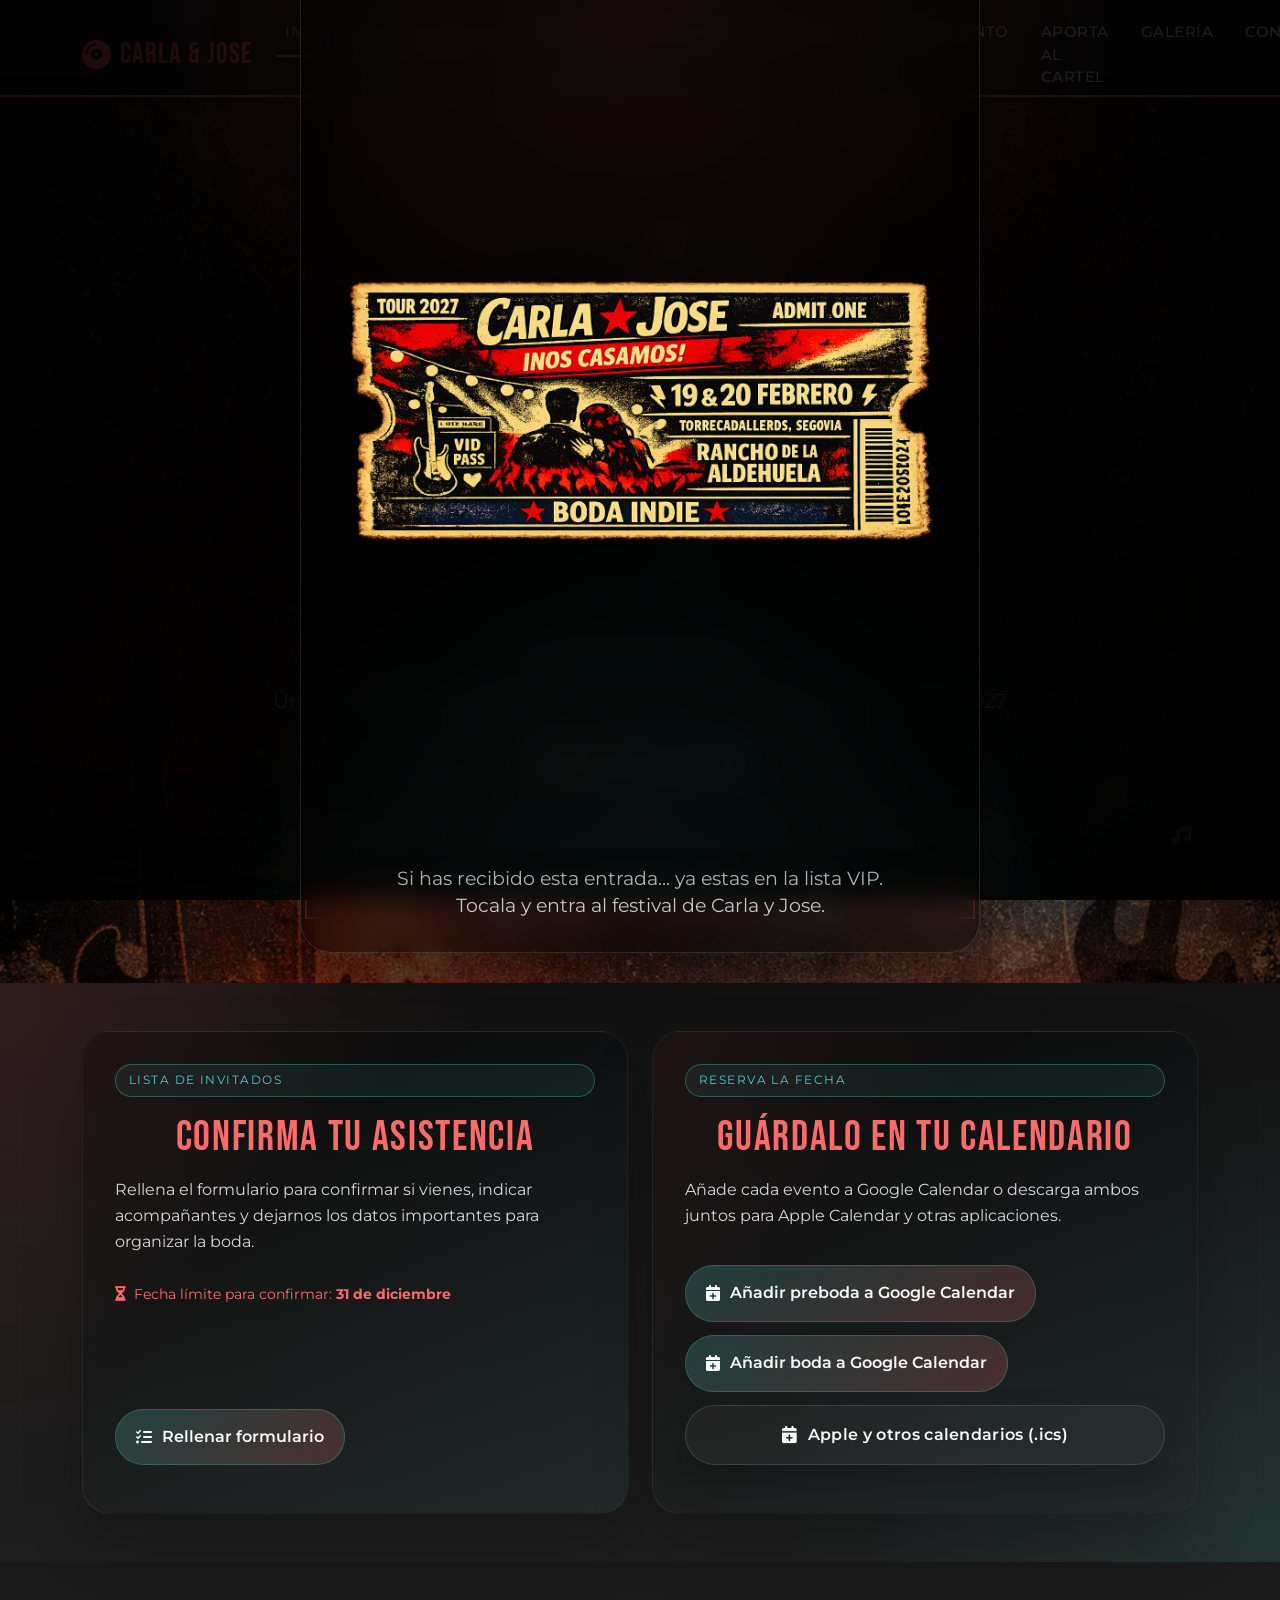
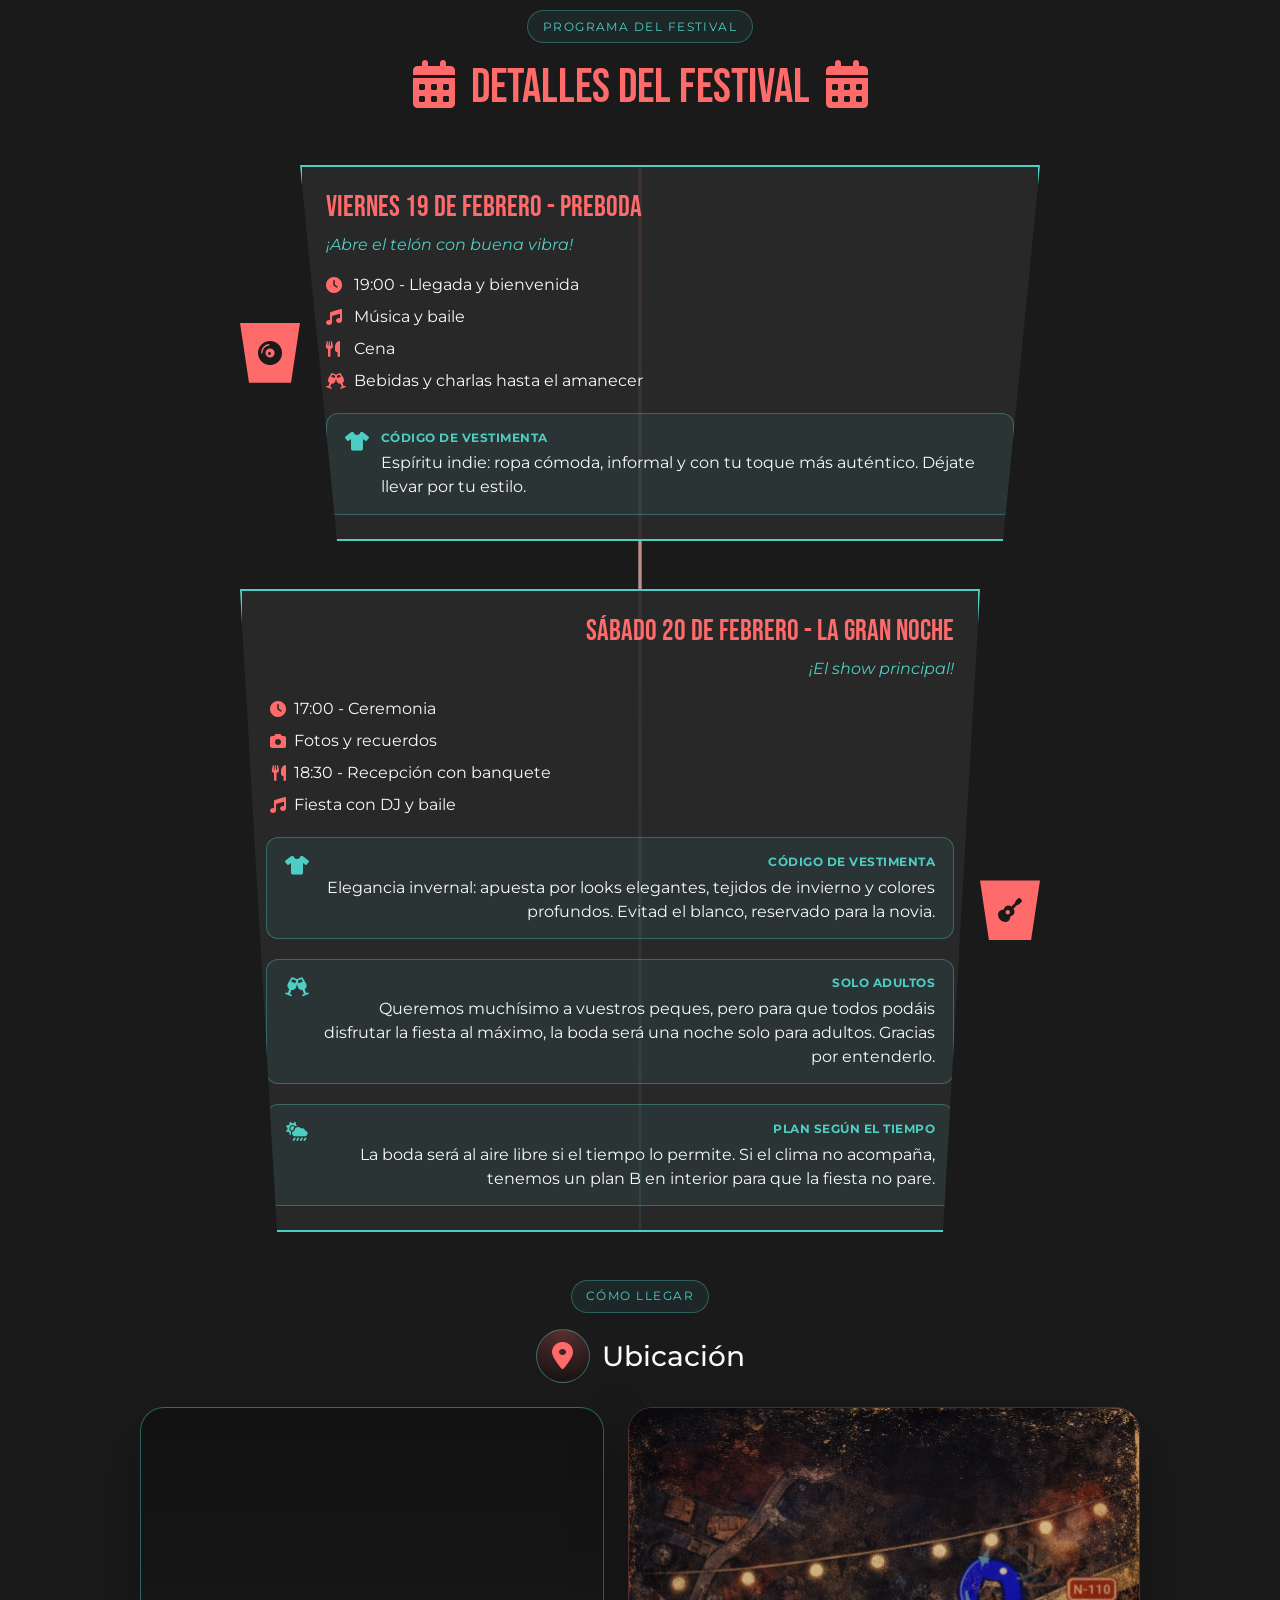
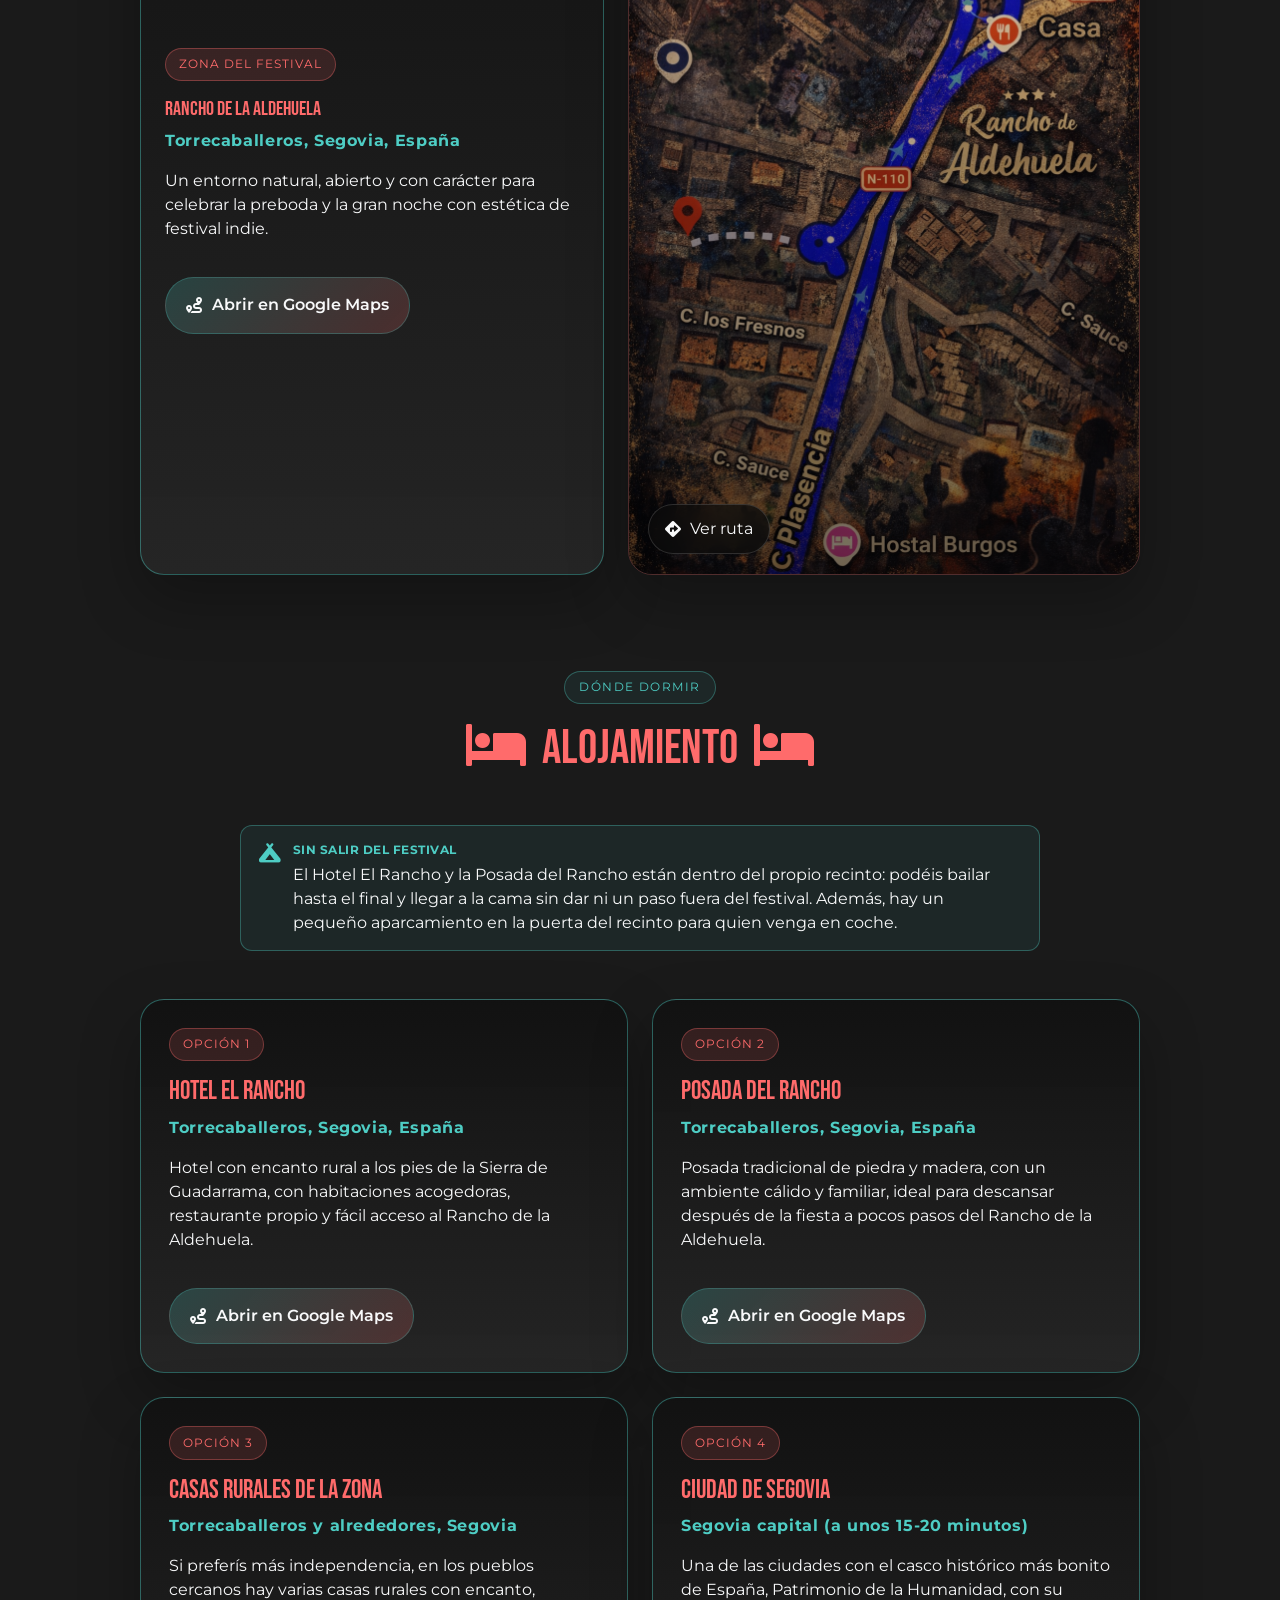
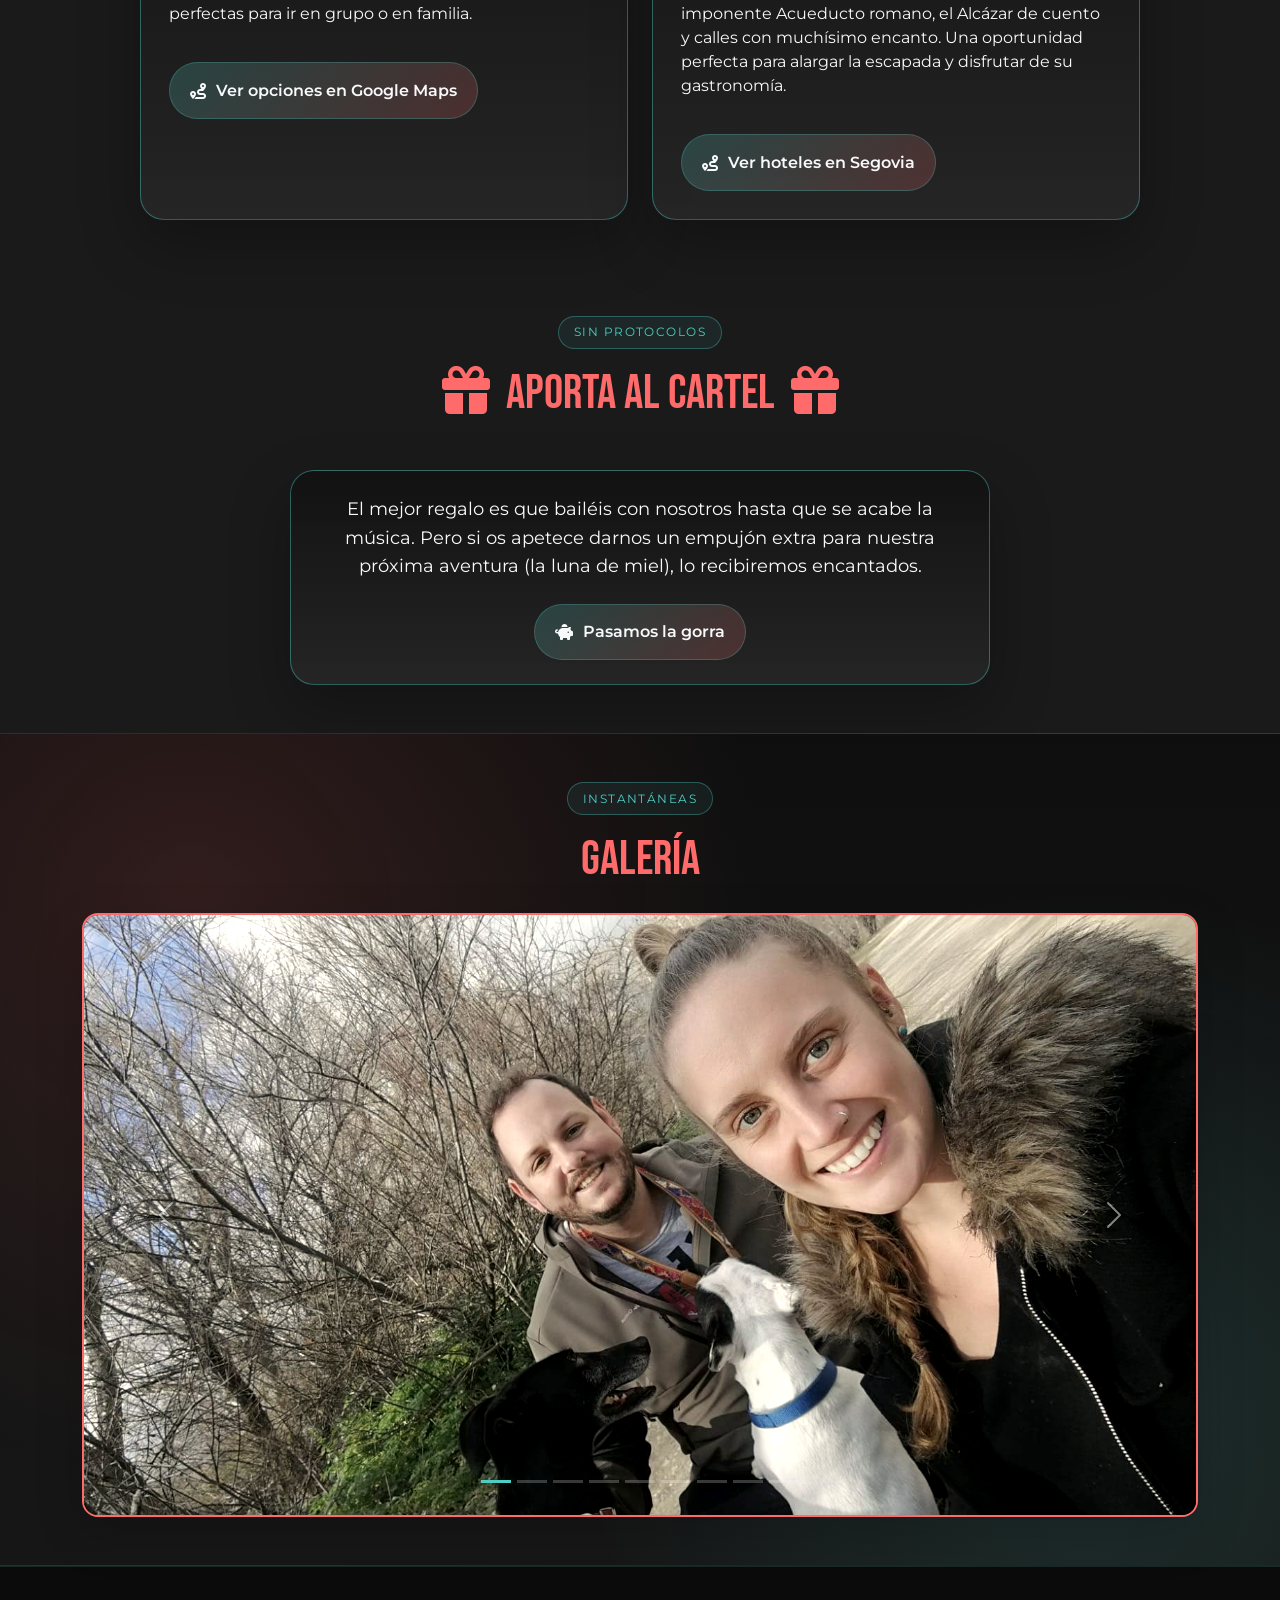
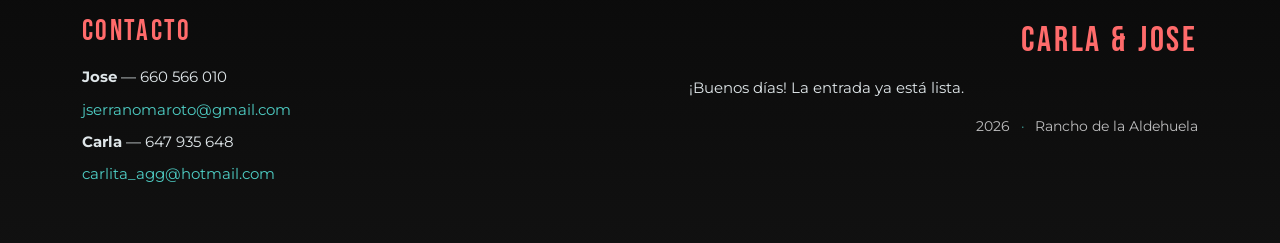
==== commit d14d8692: "Add files via upload" ====
--- a/index.html
+++ b/index.html
@@ -4,6 +4,13 @@
     <meta charset="UTF-8">
     <meta name="viewport" content="width=device-width, initial-scale=1.0">
     <title>Boda de Carla y Jose</title>
+    <!-- Favicon -->
+    <link rel="icon" type="image/svg+xml" href="assets/images/entrada.svg">
+    <!-- Open Graph -->
+    <meta property="og:title" content="Boda de Carla y Jose">
+    <meta property="og:description" content="Festival de amor indie: preboda el 19 y boda el 20 de febrero de 2027 en el Rancho de la Aldehuela, Torrecaballeros (Segovia).">
+    <meta property="og:image" content="assets/images/entrada.png">
+    <meta property="og:type" content="website">
     <!-- Bootstrap CSS -->
     <link href="https://cdn.jsdelivr.net/npm/bootstrap@5.3.0/dist/css/bootstrap.min.css" rel="stylesheet">
     <!-- Google Fonts -->
@@ -43,6 +50,7 @@
                     <li class="nav-item"><a class="nav-link nav-link-modern" href="#detalles">Detalles</a></li>
                     <li class="nav-item"><a class="nav-link nav-link-modern" href="#ubicacion">Ubicación</a></li>
                     <li class="nav-item"><a class="nav-link nav-link-modern" href="#alojamiento">Alojamiento</a></li>
+                    <li class="nav-item"><a class="nav-link nav-link-modern" href="#regalo">Aporta al cartel</a></li>
                     <li class="nav-item"><a class="nav-link nav-link-modern" href="#galeria">Galería</a></li>
                     <li class="nav-item"><a class="nav-link nav-link-modern" href="#site-footer">Contactos</a></li>
                 </ul>
@@ -103,6 +111,7 @@
                     <div class="rsvp-kicker">Lista de invitados</div>
                     <h2 class="rsvp-title">Confirma tu asistencia</h2>
                     <p class="rsvp-copy">Rellena el formulario para confirmar si vienes, indicar acompañantes y dejarnos los datos importantes para organizar la boda.</p>
+                    <p class="rsvp-deadline"><i class="fas fa-hourglass-half me-2"></i>Fecha límite para confirmar: <strong>31 de diciembre</strong></p>
                     <div class="rsvp-actions">
                         <a class="rsvp-action-button rsvp-action-primary" href="rsvp.html">
                             <i class="fas fa-list-check"></i>
@@ -167,6 +176,13 @@
                                 <span>Bebidas y charlas hasta el amanecer</span>
                             </div>
                         </div>
+                        <div class="dress-code-note">
+                            <i class="fas fa-shirt"></i>
+                            <div>
+                                <span class="dress-code-label">Código de vestimenta</span>
+                                <span class="dress-code-text">Espíritu indie: ropa cómoda, informal y con tu toque más auténtico. Déjate llevar por tu estilo.</span>
+                            </div>
+                        </div>
                     </div>
                 </div>
 
@@ -194,6 +210,27 @@
                             <div class="event-item">
                                 <i class="fas fa-music"></i>
                                 <span>Fiesta con DJ y baile</span>
+                            </div>
+                        </div>
+                        <div class="dress-code-note">
+                            <i class="fas fa-shirt"></i>
+                            <div>
+                                <span class="dress-code-label">Código de vestimenta</span>
+                                <span class="dress-code-text">Elegancia invernal: apuesta por looks elegantes, tejidos de invierno y colores profundos. Evitad el blanco, reservado para la novia.</span>
+                            </div>
+                        </div>
+                        <div class="dress-code-note">
+                            <i class="fas fa-champagne-glasses"></i>
+                            <div>
+                                <span class="dress-code-label">Solo adultos</span>
+                                <span class="dress-code-text">Queremos muchísimo a vuestros peques, pero para que todos podáis disfrutar la fiesta al máximo, la boda será una noche solo para adultos. Gracias por entenderlo.</span>
+                            </div>
+                        </div>
+                        <div class="dress-code-note">
+                            <i class="fas fa-cloud-sun-rain"></i>
+                            <div>
+                                <span class="dress-code-label">Plan según el tiempo</span>
+                                <span class="dress-code-text">La boda será al aire libre si el tiempo lo permite. Si el clima no acompaña, tenemos un plan B en interior para que la fiesta no pare.</span>
                             </div>
                         </div>
                     </div>
@@ -234,6 +271,13 @@
         <div class="container">
             <div class="text-center"><span class="section-kicker">Dónde dormir</span></div>
             <h2 class="text-center mb-5"><i class="fas fa-bed me-3"></i>Alojamiento<i class="fas fa-bed ms-3"></i></h2>
+            <div class="dress-code-note transport-note mx-auto mb-5">
+                <i class="fas fa-campground"></i>
+                <div>
+                    <span class="dress-code-label">Sin salir del festival</span>
+                    <span class="dress-code-text">El Hotel El Rancho y la Posada del Rancho están dentro del propio recinto: podéis bailar hasta el final y llegar a la cama sin dar ni un paso fuera del festival. Además, hay un pequeño aparcamiento en la puerta del recinto para quien venga en coche.</span>
+                </div>
+            </div>
 
             <div class="accommodation-grid">
                 <div class="accommodation-card">
@@ -283,6 +327,24 @@
                             <span>Ver hoteles en Segovia</span>
                         </a>
                     </div>
+                </div>
+            </div>
+        </div>
+    </section>
+
+    <!-- Regalo -->
+    <section id="regalo" class="py-5">
+        <div class="container">
+            <div class="text-center"><span class="section-kicker">Sin protocolos</span></div>
+            <h2 class="text-center mb-5"><i class="fas fa-gift me-3"></i>Aporta al cartel<i class="fas fa-gift ms-3"></i></h2>
+            <div class="location-card location-card-main gift-card mx-auto">
+                <p class="gift-message">El mejor regalo es que bailéis con nosotros hasta que se acabe la música. Pero si os apetece darnos un empujón extra para nuestra próxima aventura (la luna de miel), lo recibiremos encantados.</p>
+                <button class="rsvp-action-button rsvp-action-primary gift-toggle" type="button" data-bs-toggle="collapse" data-bs-target="#gift-account" aria-expanded="false" aria-controls="gift-account">
+                    <i class="fas fa-piggy-bank"></i>
+                    <span>Pasamos la gorra</span>
+                </button>
+                <div class="collapse mt-3" id="gift-account">
+                    <p class="gift-account-number">IBAN: <strong>Pendiente de añadir</strong></p>
                 </div>
             </div>
         </div>
--- a/styles.css
+++ b/styles.css
@@ -855,6 +855,42 @@
     width: 20px;
 }
 
+.dress-code-note {
+    display: flex;
+    align-items: flex-start;
+    gap: 0.75rem;
+    margin-top: 1.25rem;
+    padding: 0.9rem 1.1rem;
+    border-radius: 0.75rem;
+    background: rgba(78, 205, 196, 0.08);
+    border: 1px solid rgba(78, 205, 196, 0.35);
+}
+
+.dress-code-note i {
+    color: #4ecdc4;
+    font-size: 1.2rem;
+    margin-top: 0.15rem;
+}
+
+.dress-code-label {
+    display: block;
+    color: #4ecdc4;
+    font-weight: 700;
+    letter-spacing: 0.04em;
+    text-transform: uppercase;
+    font-size: 0.78rem;
+    margin-bottom: 0.25rem;
+}
+
+.dress-code-text {
+    display: block;
+    color: #f8f9fa;
+}
+
+.transport-note {
+    max-width: 800px;
+}
+
 .rsvp-section {
     position: relative;
     background:
@@ -956,6 +992,14 @@
     background: rgba(78, 205, 196, 0.12);
     border: 1px solid rgba(78, 205, 196, 0.3);
     color: #4ecdc4;
+}
+
+.rsvp-deadline {
+    position: relative;
+    z-index: 1;
+    color: #ff6b6b;
+    font-size: 0.9rem;
+    margin: 0.75rem 0 0;
 }
 
 .rsvp-actions {
@@ -1387,6 +1431,23 @@
     font-size: 1.6rem;
 }
 
+.gift-card {
+    max-width: 700px;
+    text-align: center;
+    align-items: center;
+}
+
+.gift-message {
+    font-size: 1.1rem;
+    line-height: 1.6;
+    margin-bottom: 1.5rem;
+}
+
+.gift-account-number {
+    color: #4ecdc4;
+    letter-spacing: 0.03em;
+}
+
 .location-map-frame {
     position: relative;
     display: block;
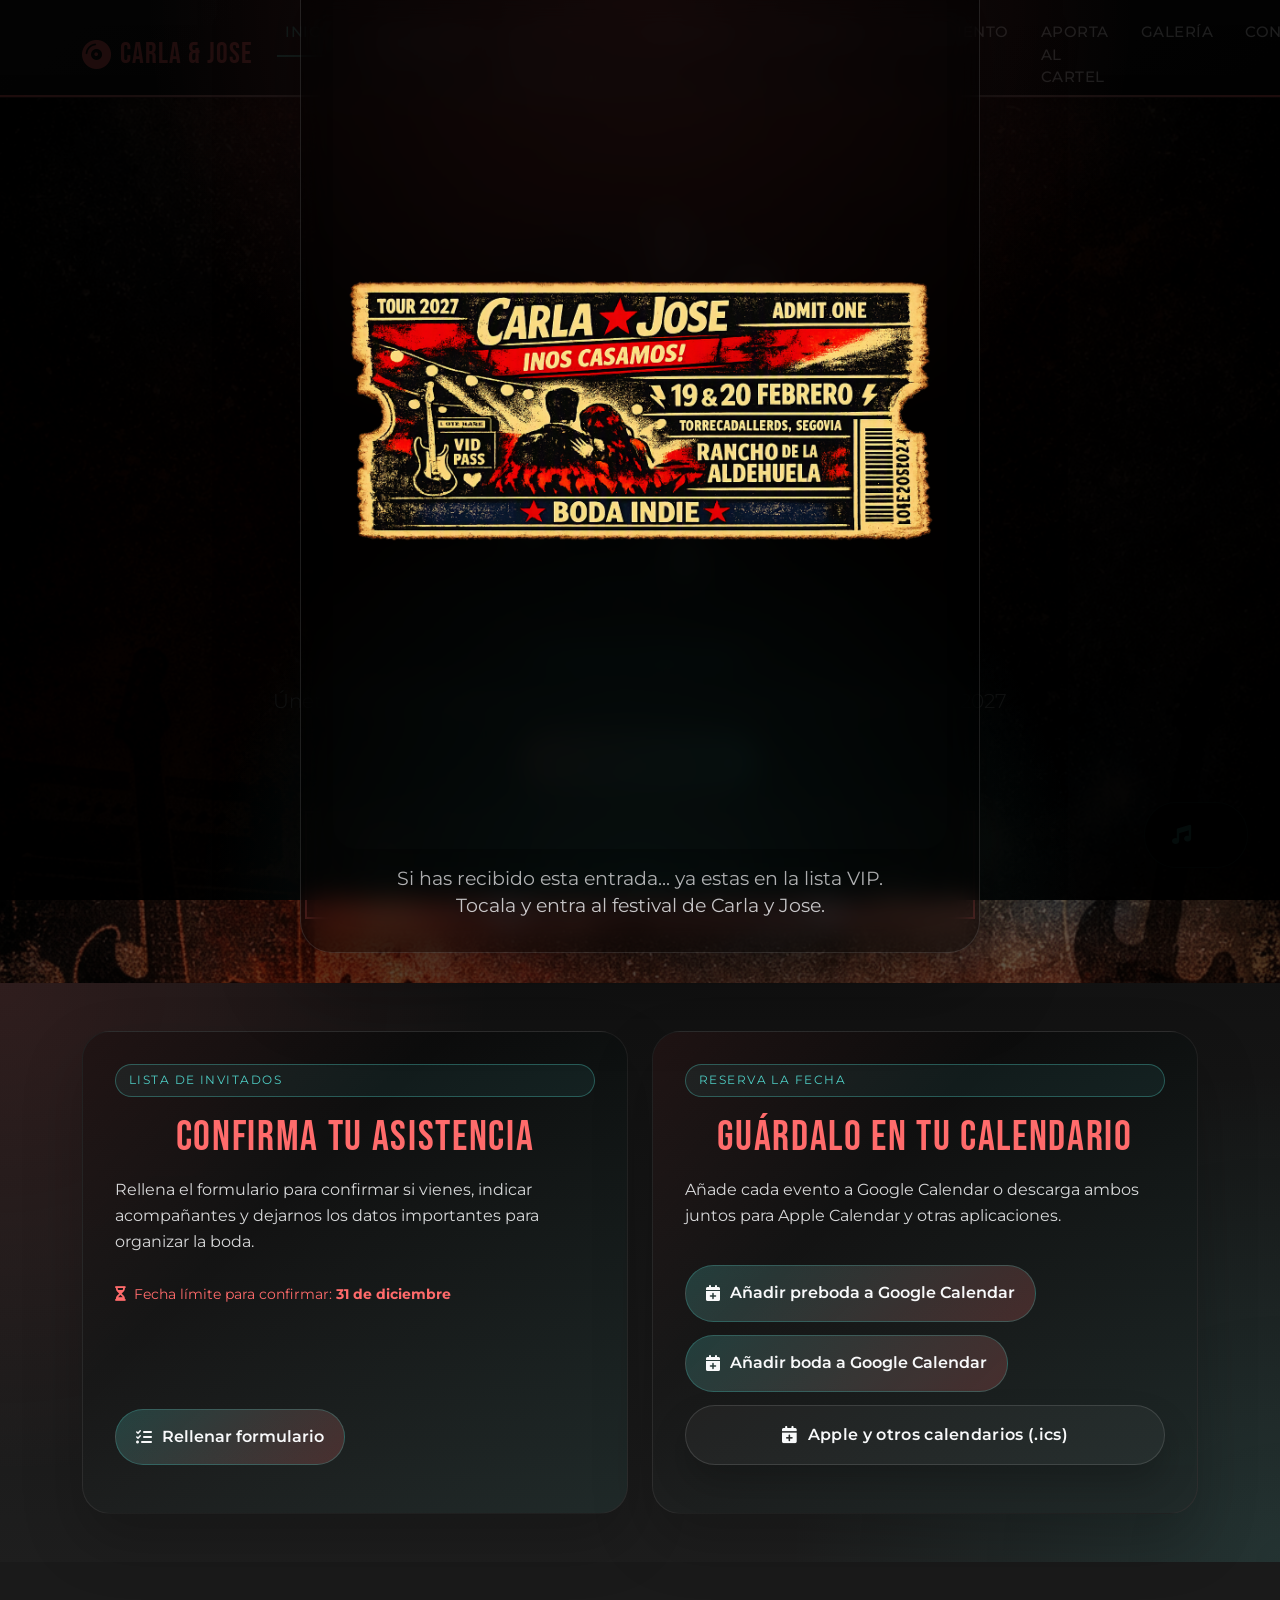
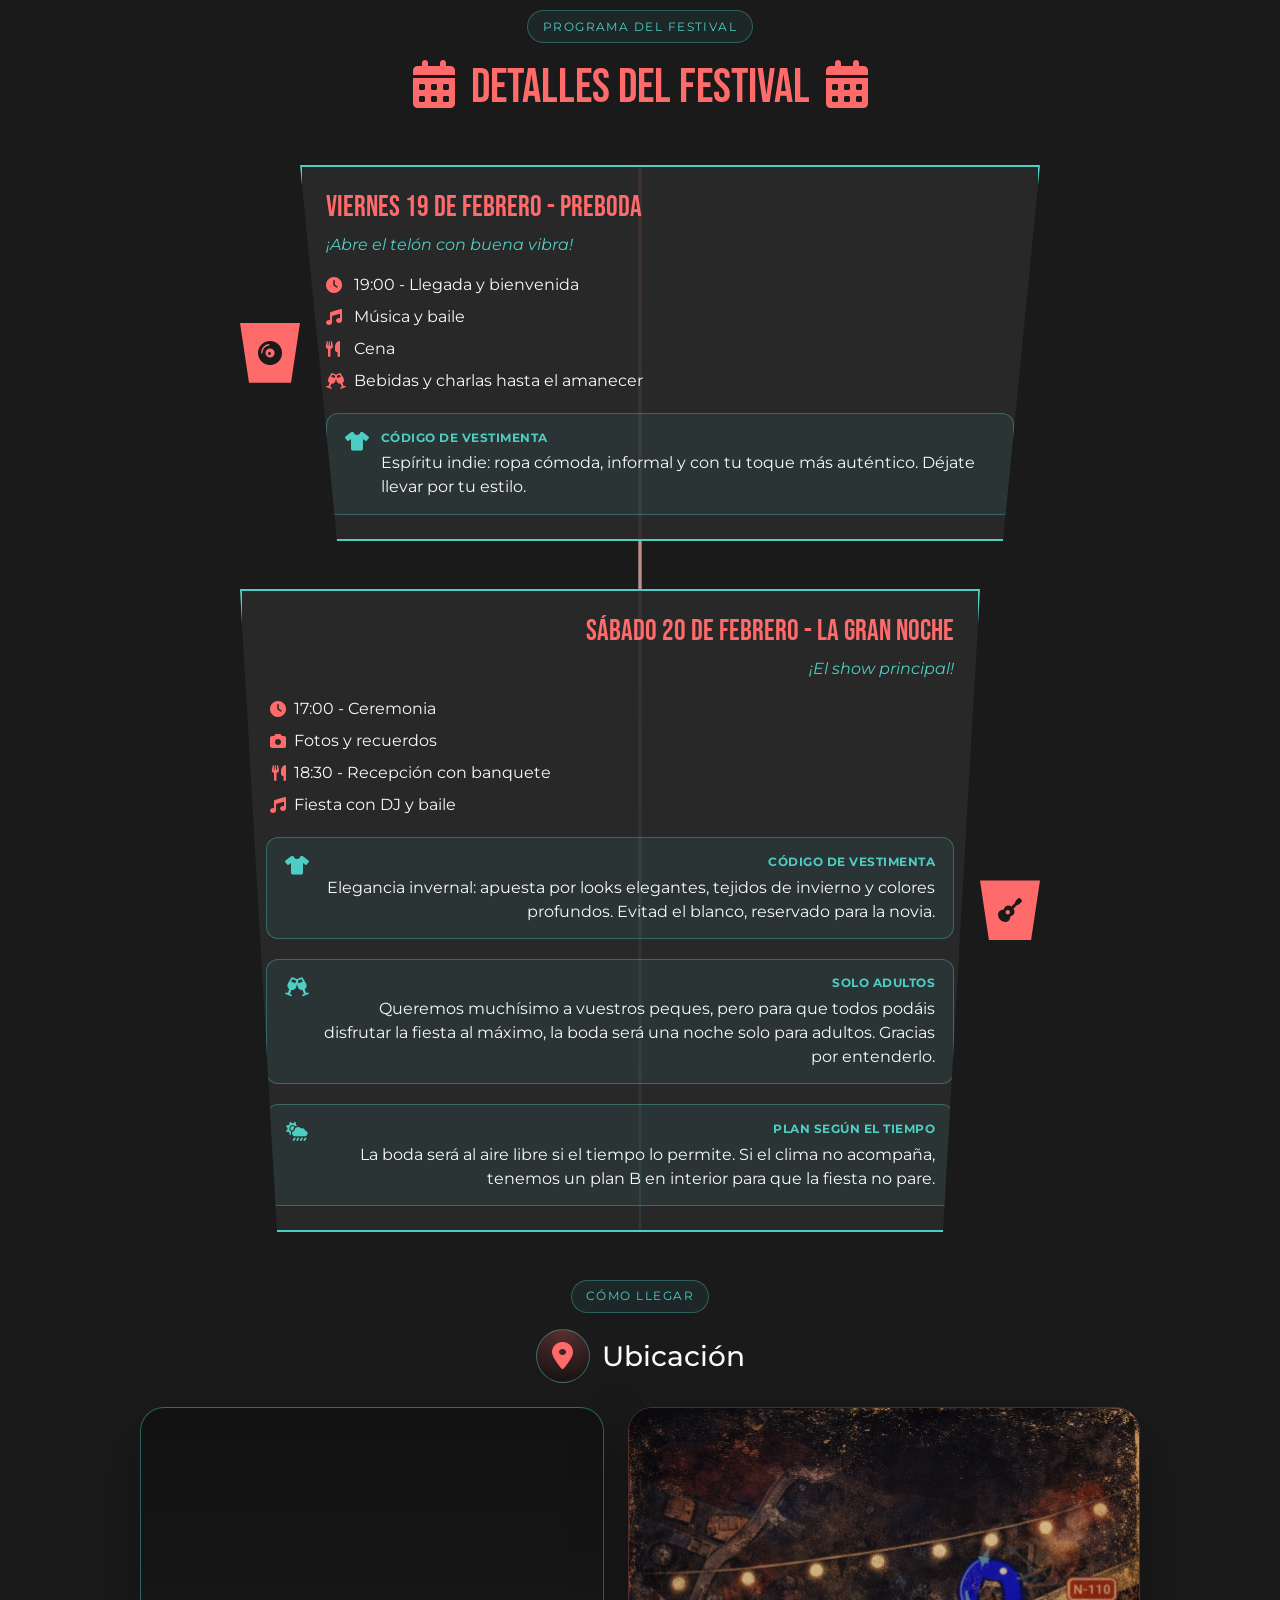
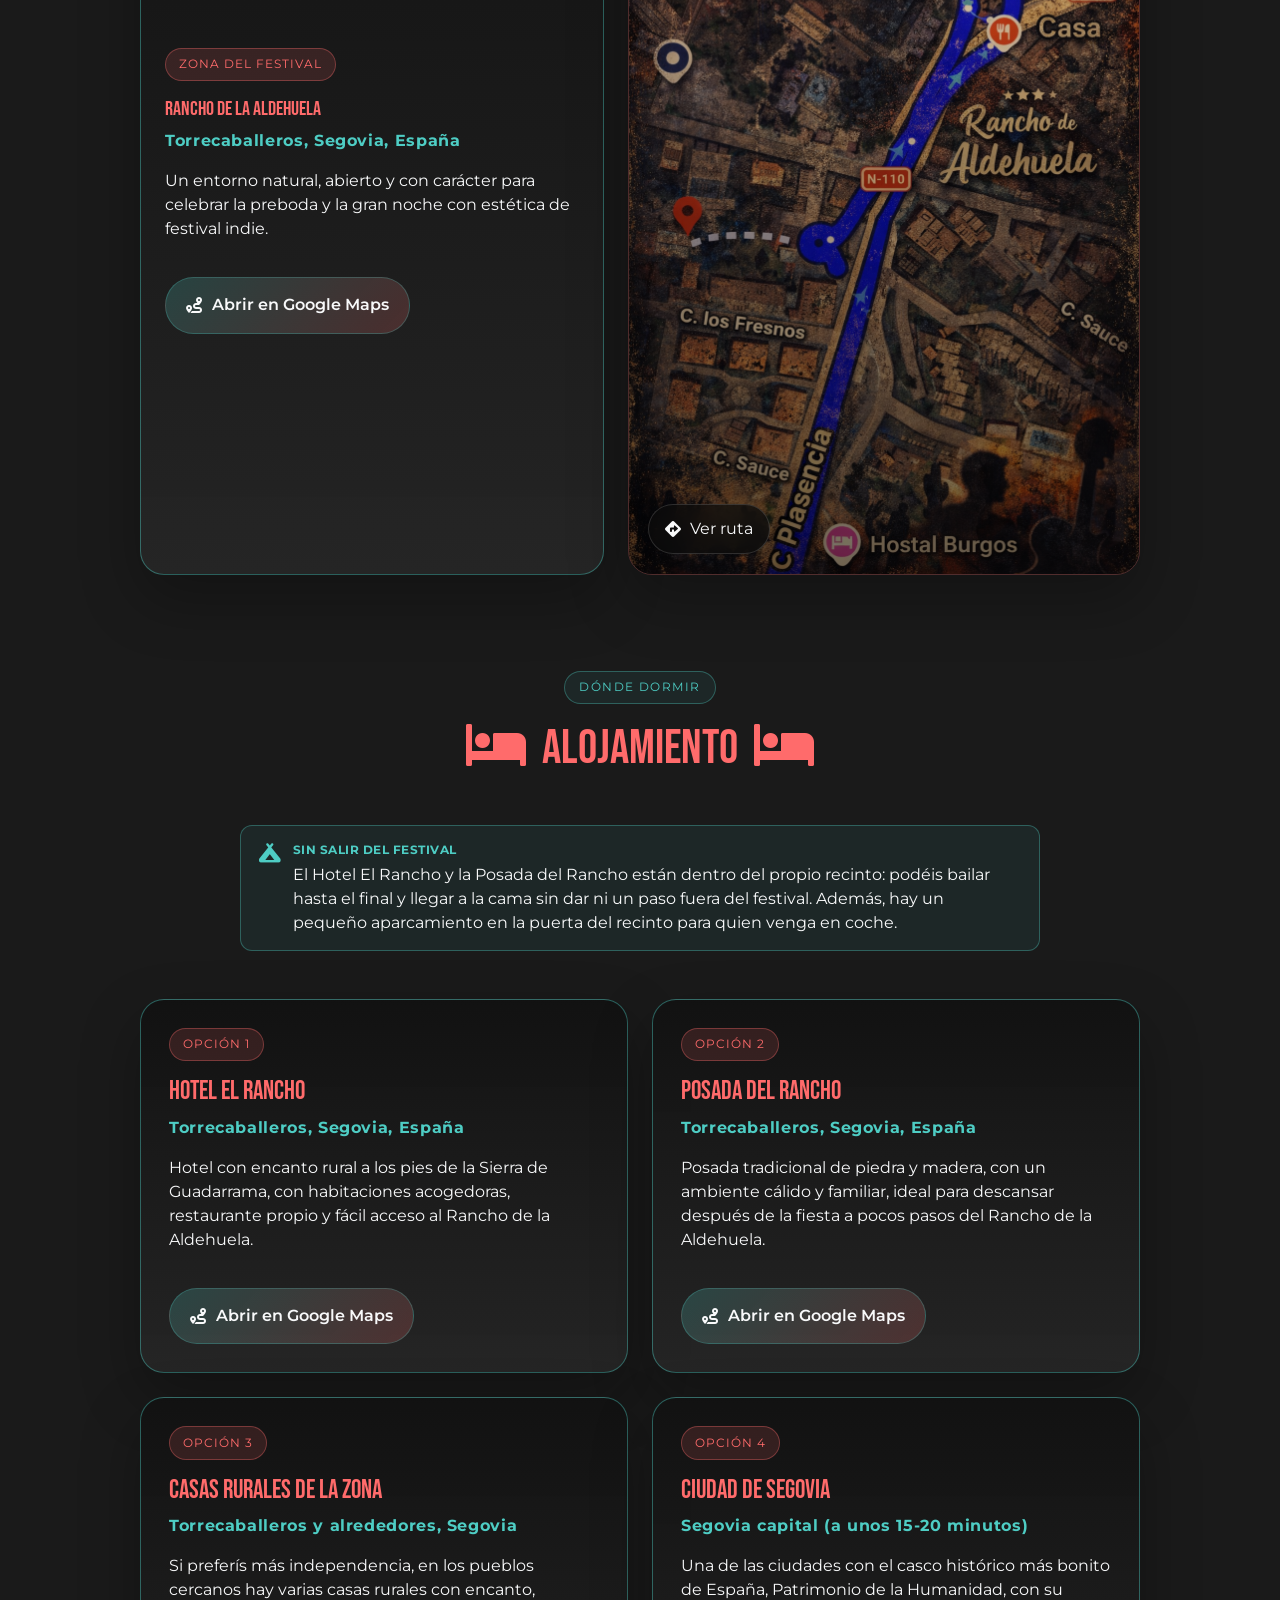
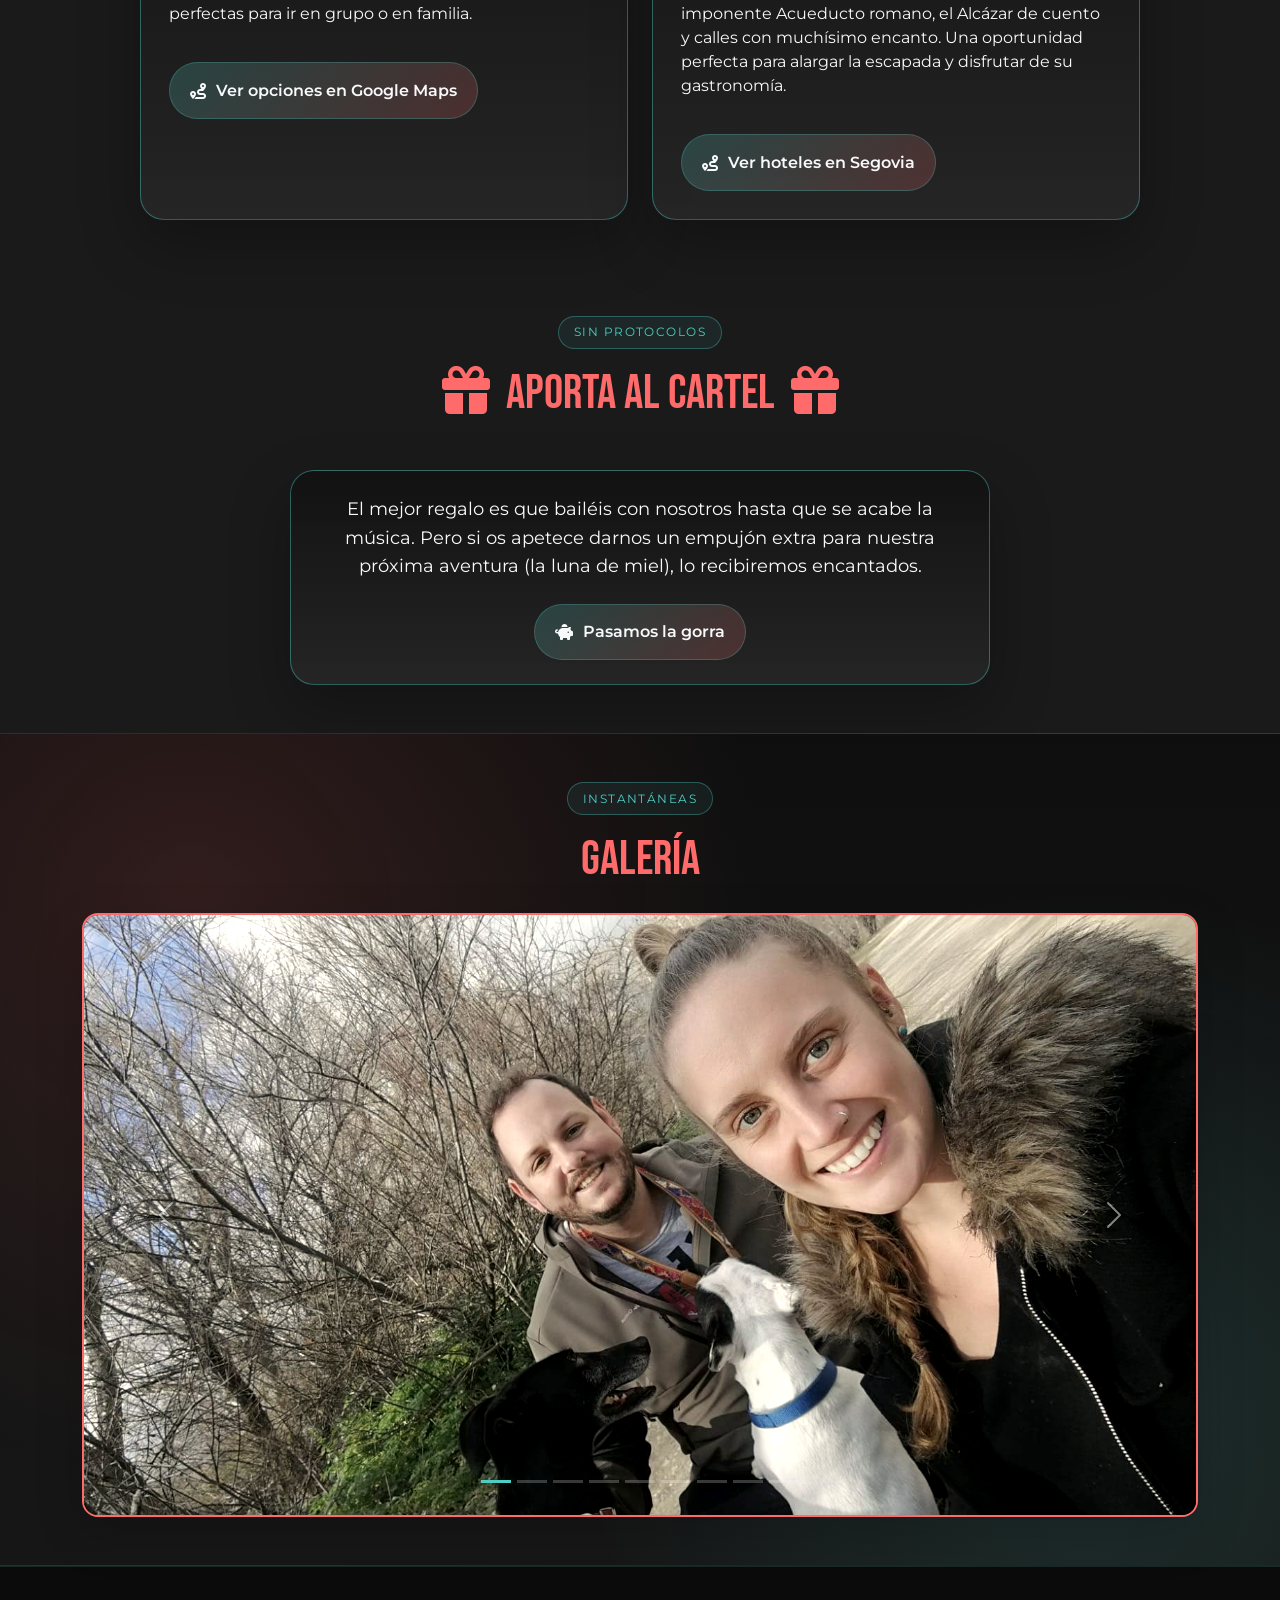
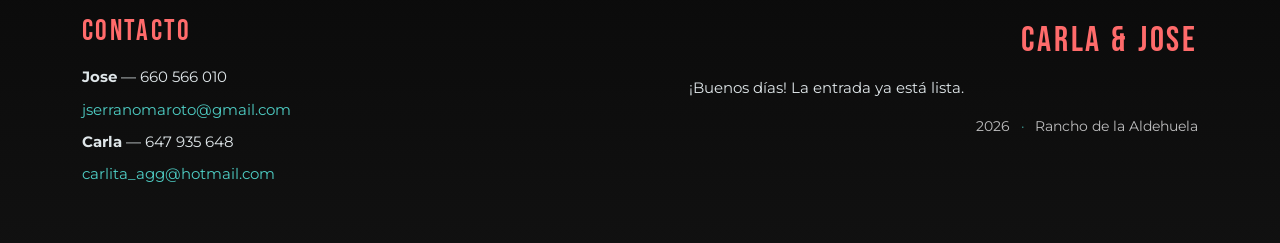
==== commit 359f4f97: "Add files via upload" ====
--- a/index.html
+++ b/index.html
@@ -9,7 +9,8 @@
     <!-- Open Graph -->
     <meta property="og:title" content="Boda de Carla y Jose">
     <meta property="og:description" content="Festival de amor indie: preboda el 19 y boda el 20 de febrero de 2027 en el Rancho de la Aldehuela, Torrecaballeros (Segovia).">
-    <meta property="og:image" content="assets/images/entrada.png">
+    <meta property="og:image" content="https://josemaserranomaroto.github.io/BodaCarlaYJose/assets/images/entrada.png">
+    <meta property="og:url" content="https://josemaserranomaroto.github.io/BodaCarlaYJose/">
     <meta property="og:type" content="website">
     <!-- Bootstrap CSS -->
     <link href="https://cdn.jsdelivr.net/npm/bootstrap@5.3.0/dist/css/bootstrap.min.css" rel="stylesheet">
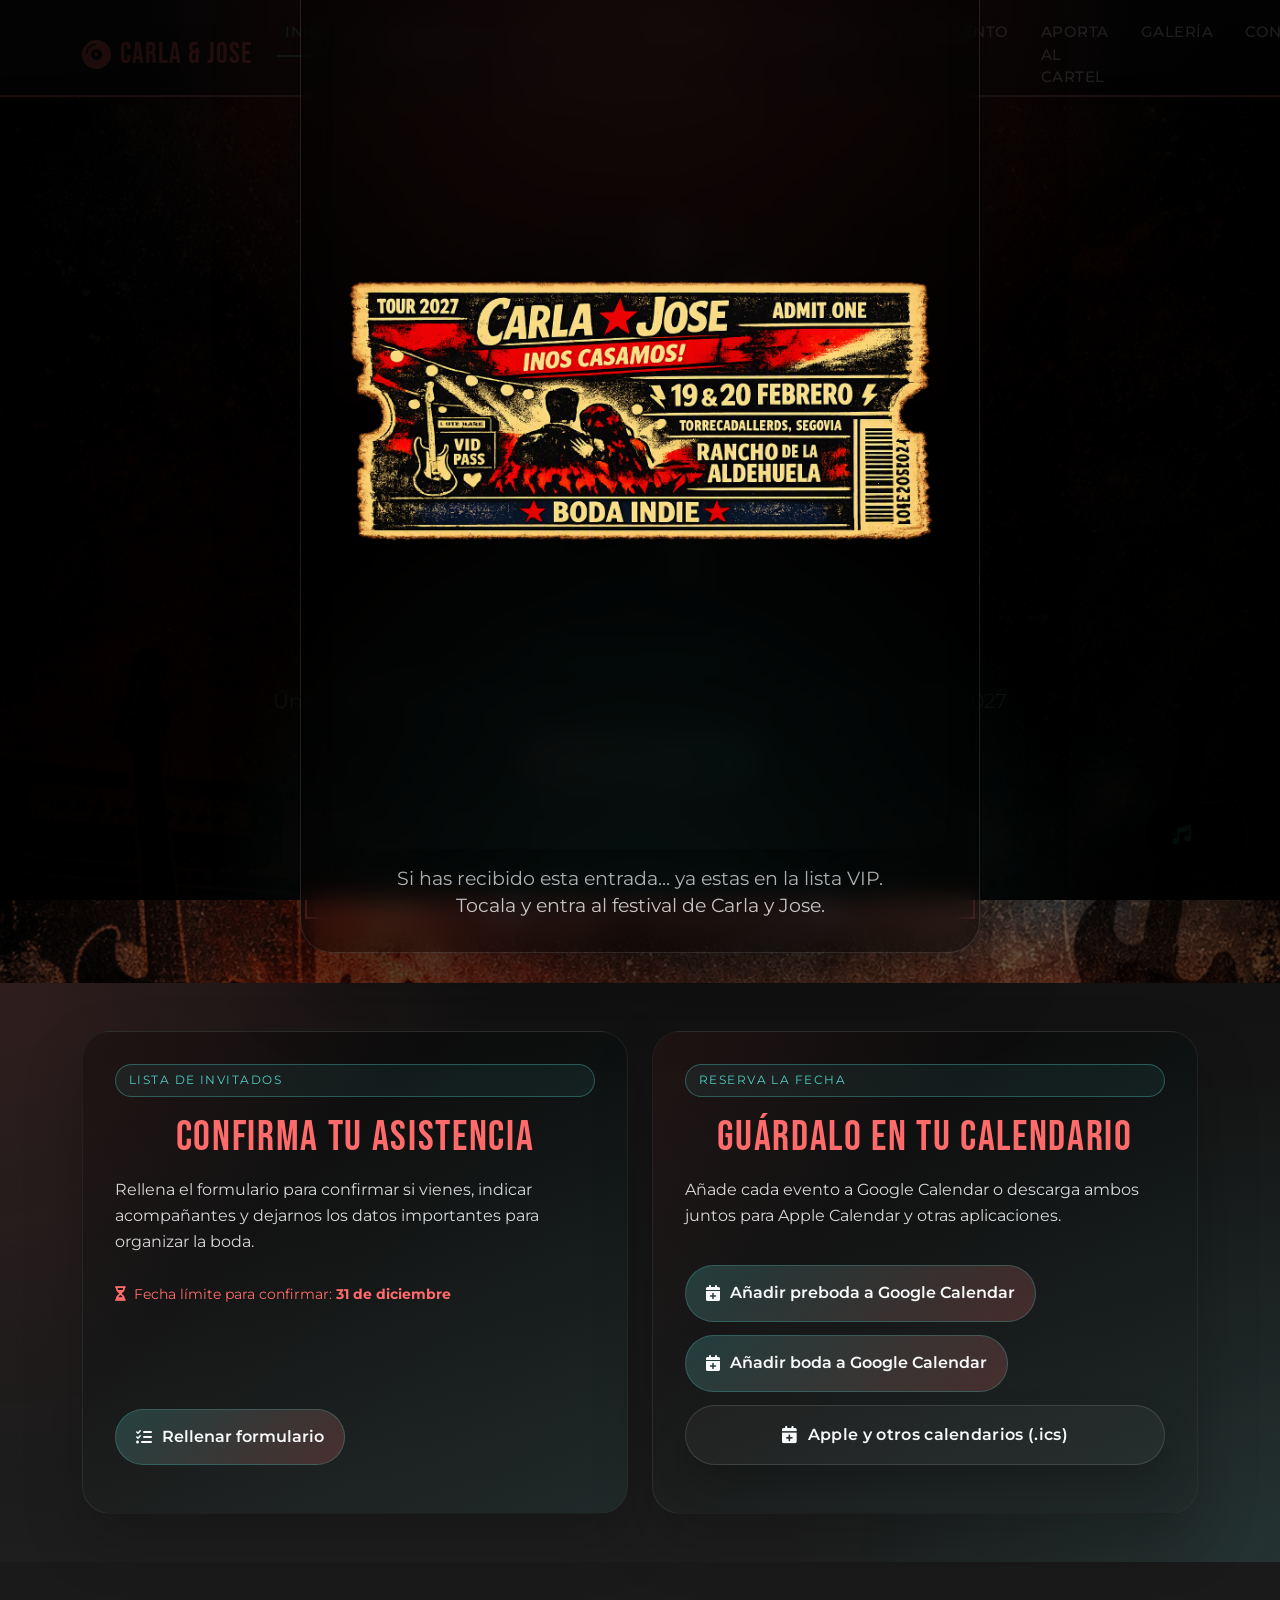
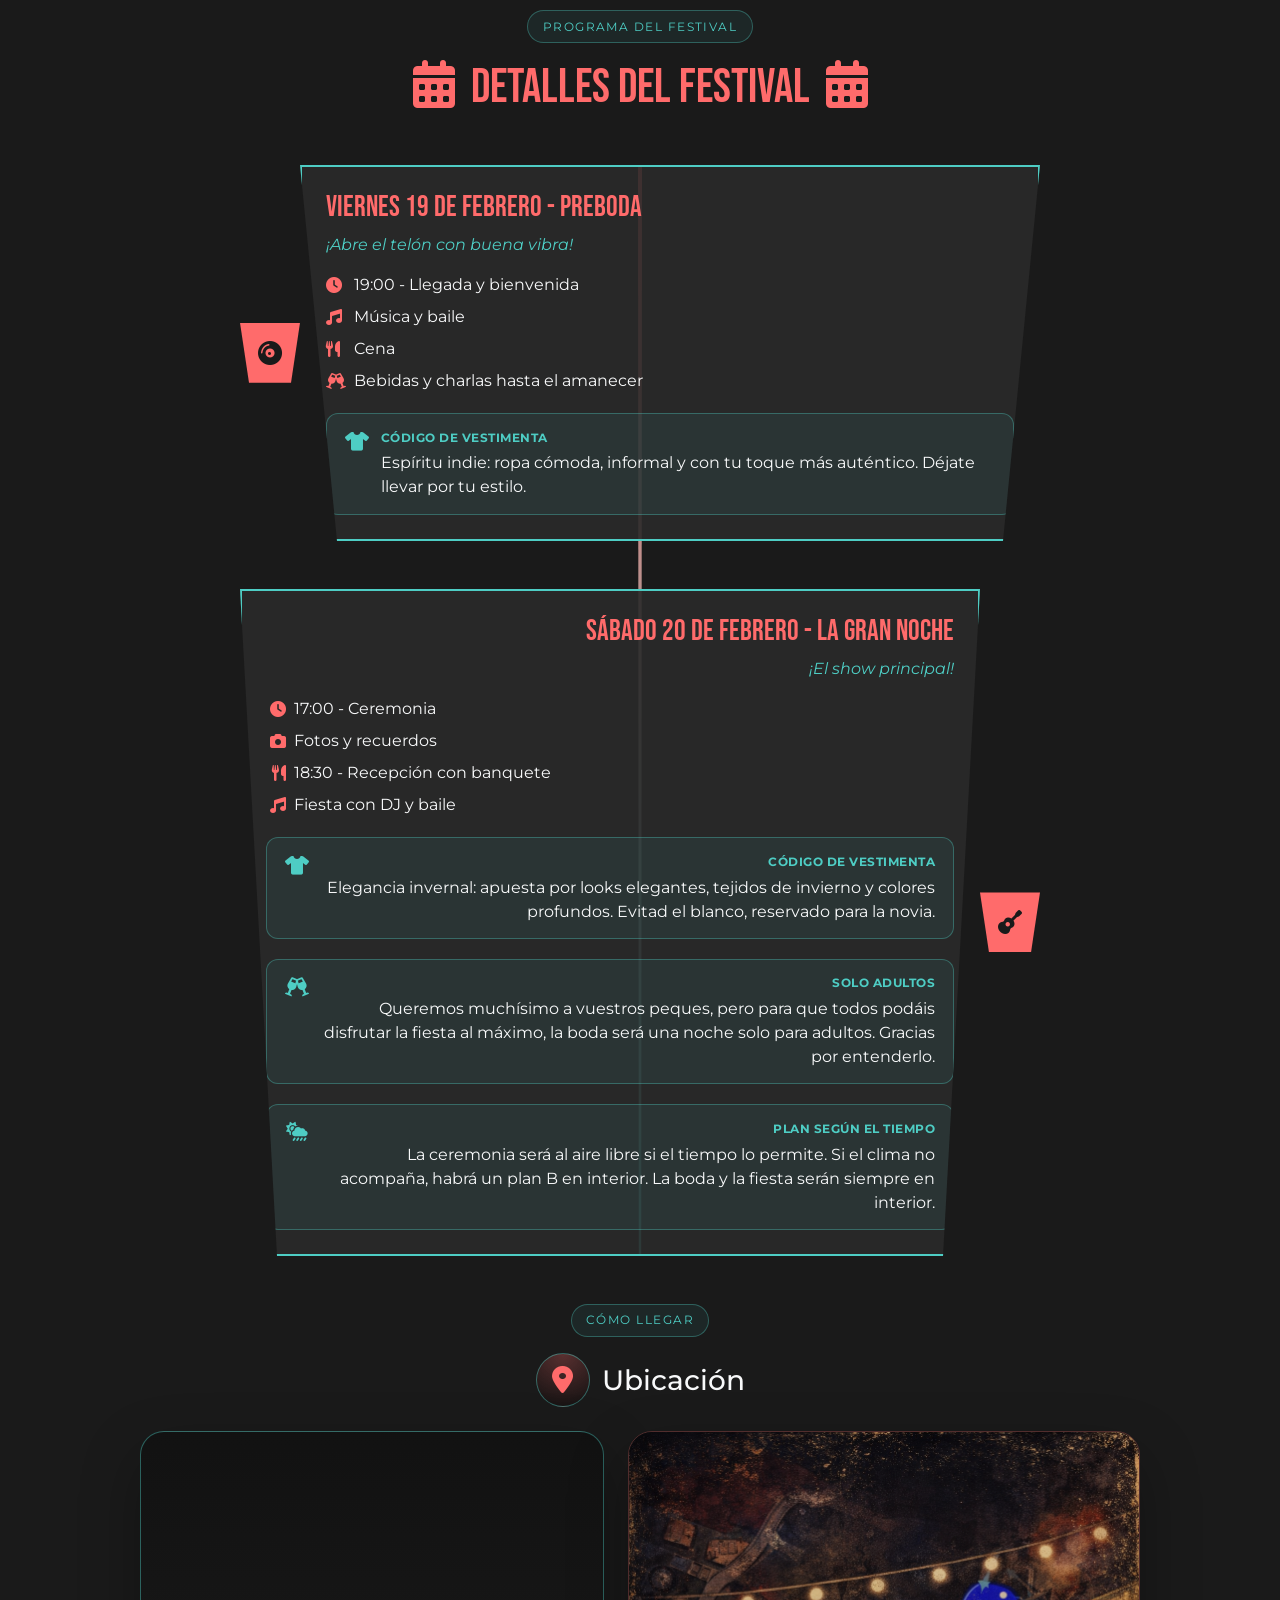
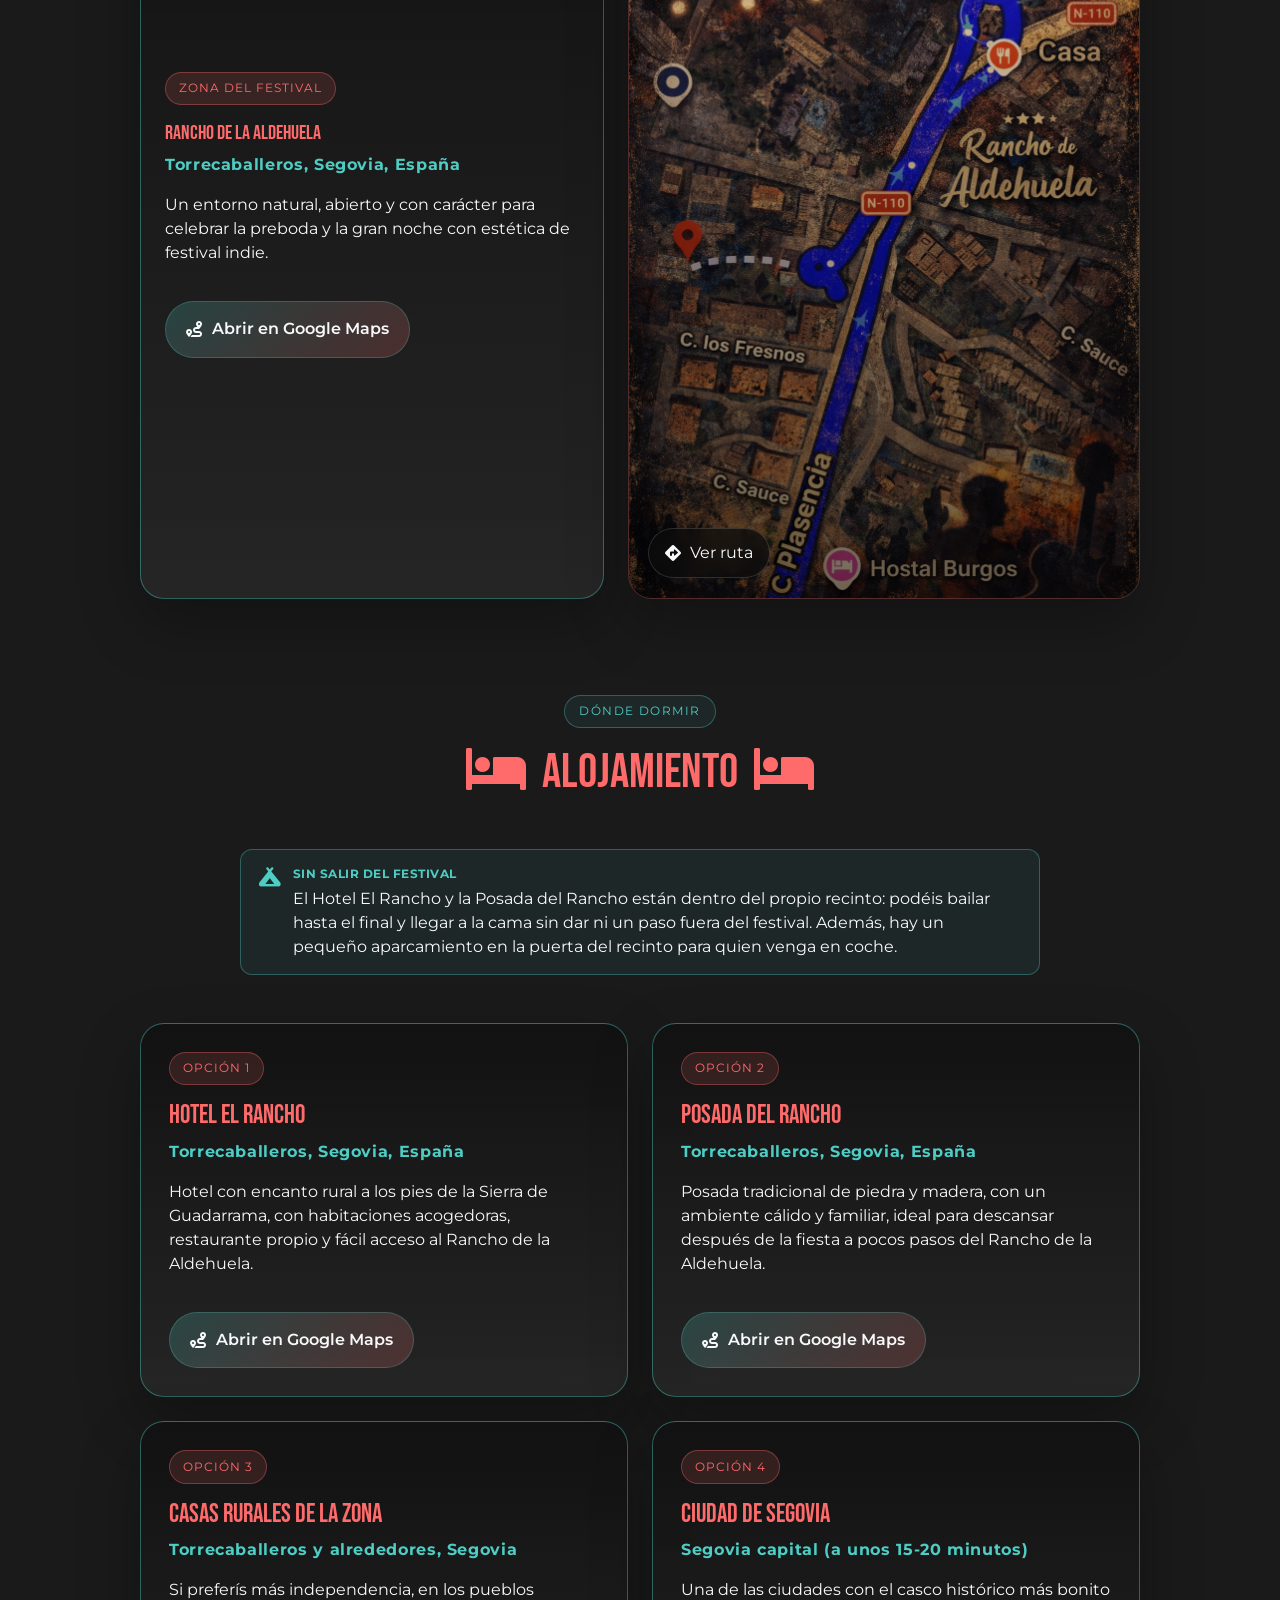
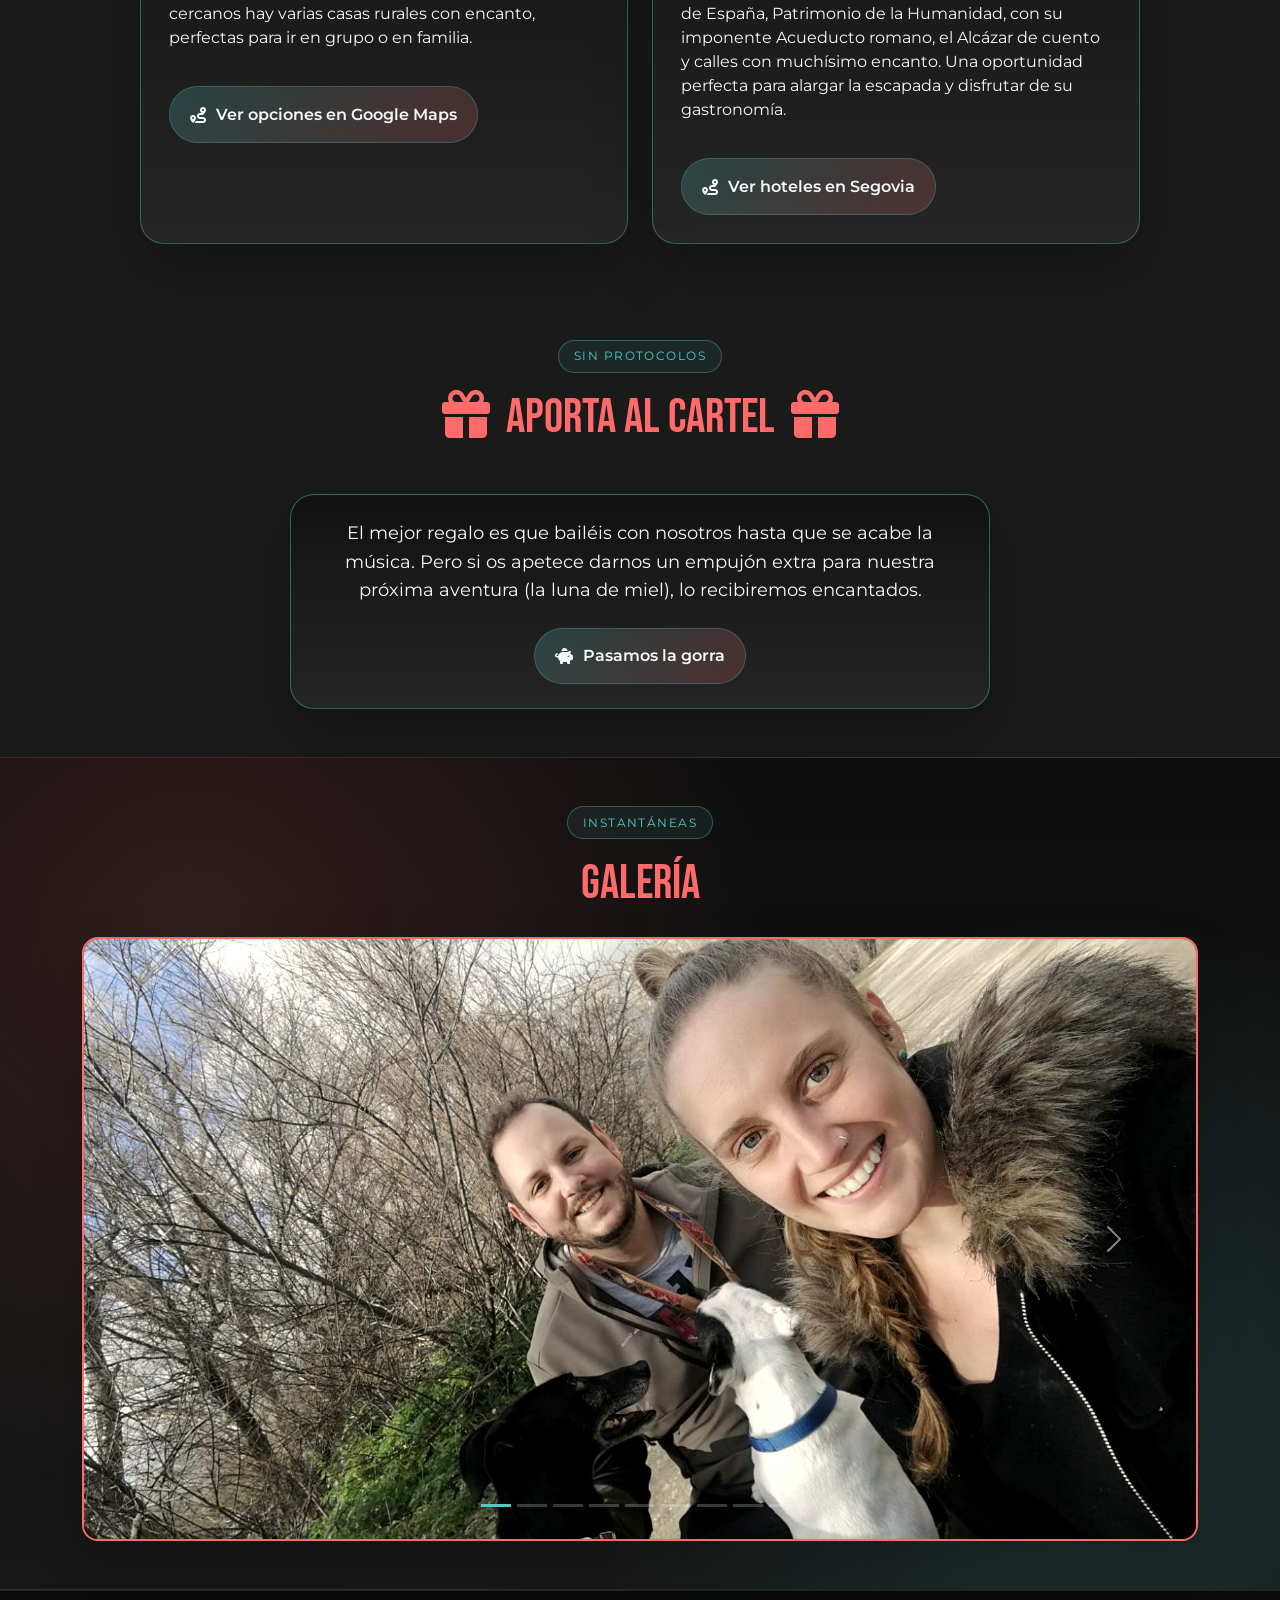
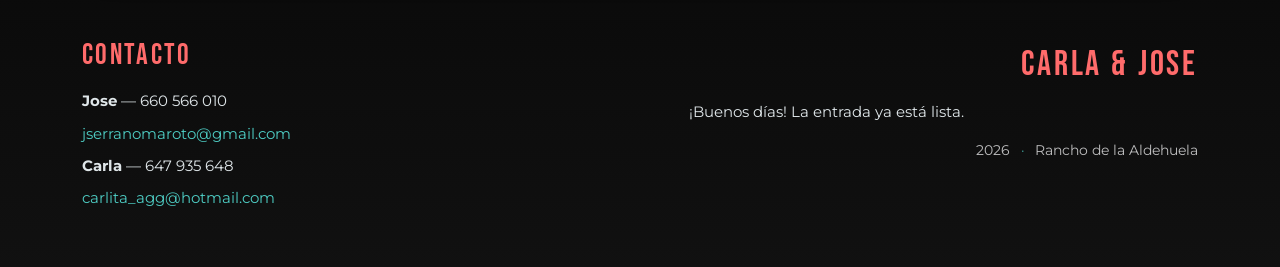
==== commit 5f4441b3: "Add files via upload" ====
--- a/index.html
+++ b/index.html
@@ -231,7 +231,7 @@
                             <i class="fas fa-cloud-sun-rain"></i>
                             <div>
                                 <span class="dress-code-label">Plan según el tiempo</span>
-                                <span class="dress-code-text">La boda será al aire libre si el tiempo lo permite. Si el clima no acompaña, tenemos un plan B en interior para que la fiesta no pare.</span>
+                                <span class="dress-code-text">La ceremonia será al aire libre si el tiempo lo permite. Si el clima no acompaña, habrá un plan B en interior. La boda y la fiesta serán siempre en interior.</span>
                             </div>
                         </div>
                     </div>
--- a/styles.css
+++ b/styles.css
@@ -1289,6 +1289,12 @@
     min-width: 260px;
 }
 
+.rsvp-privacy-note {
+    margin-top: 1rem;
+    color: rgba(248, 249, 250, 0.75);
+    font-size: 0.85rem;
+}
+
 .sticky-panel {
     position: sticky;
     top: 110px;
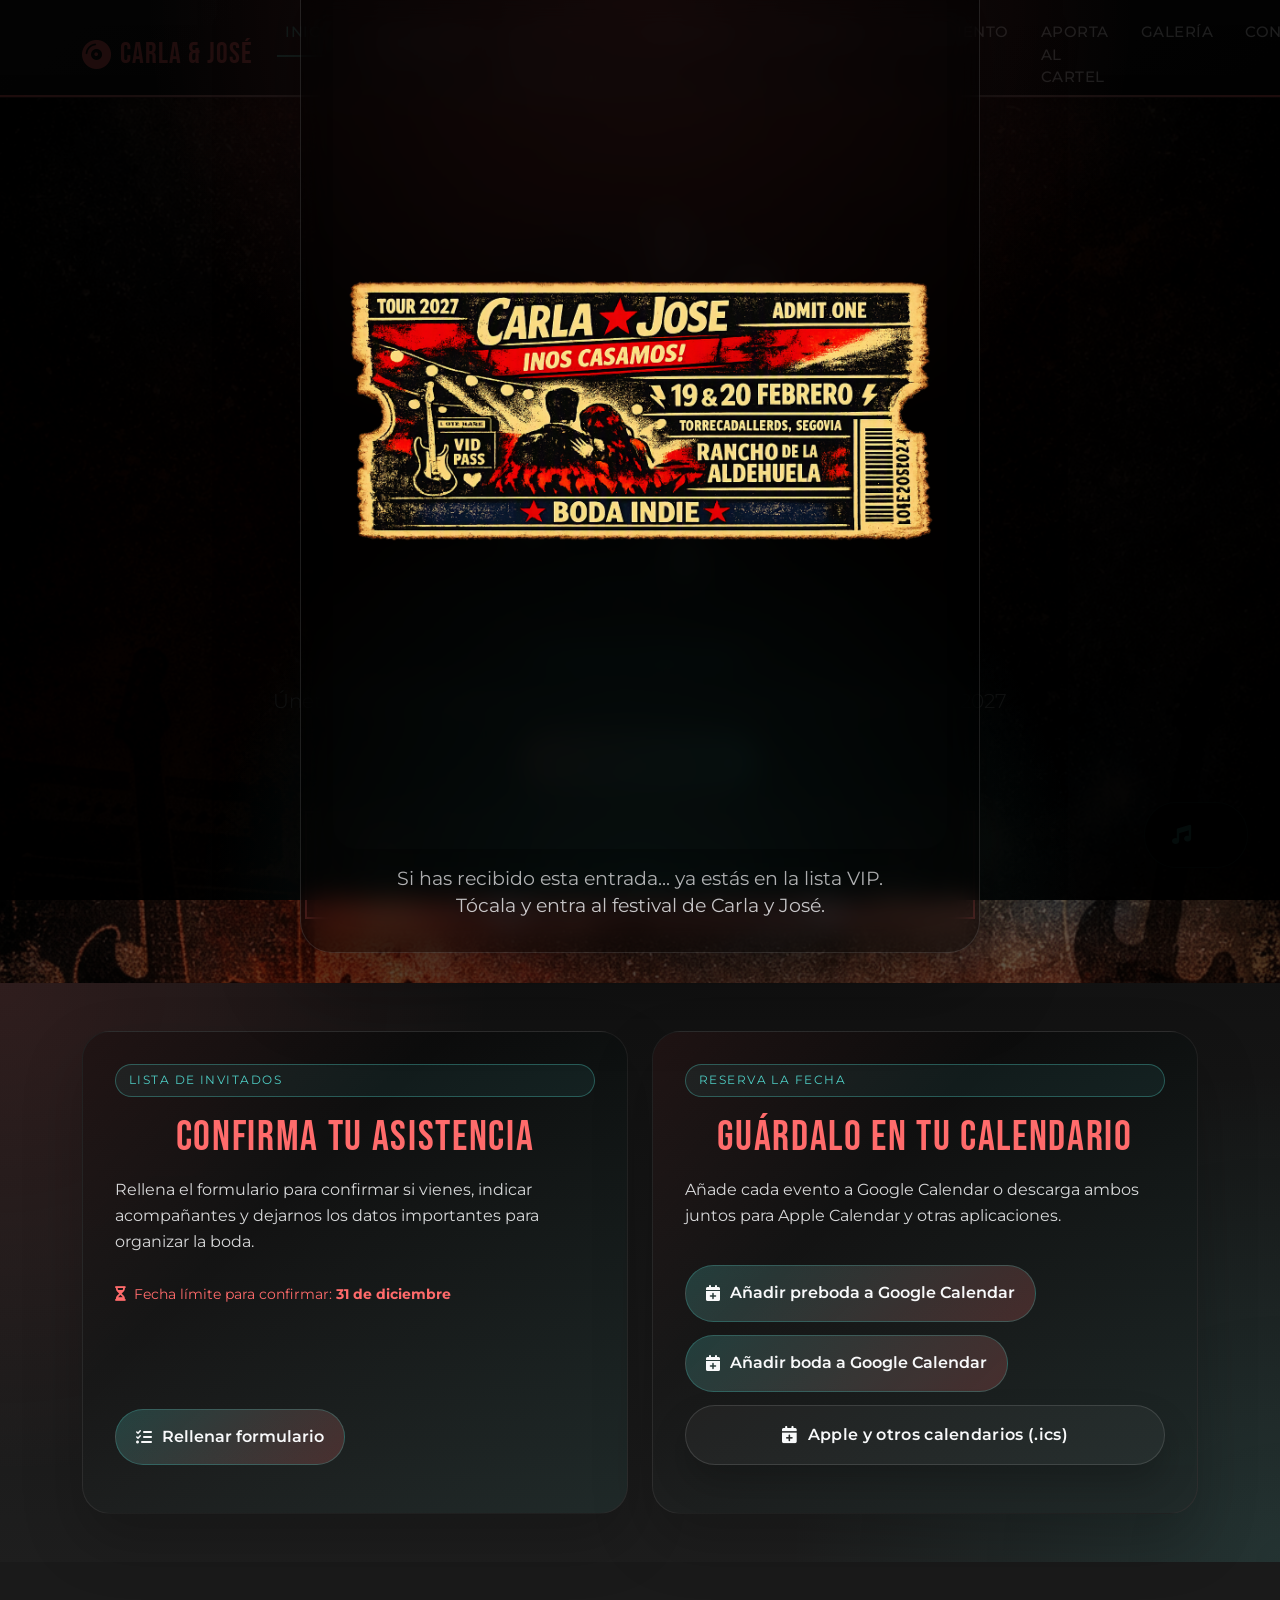
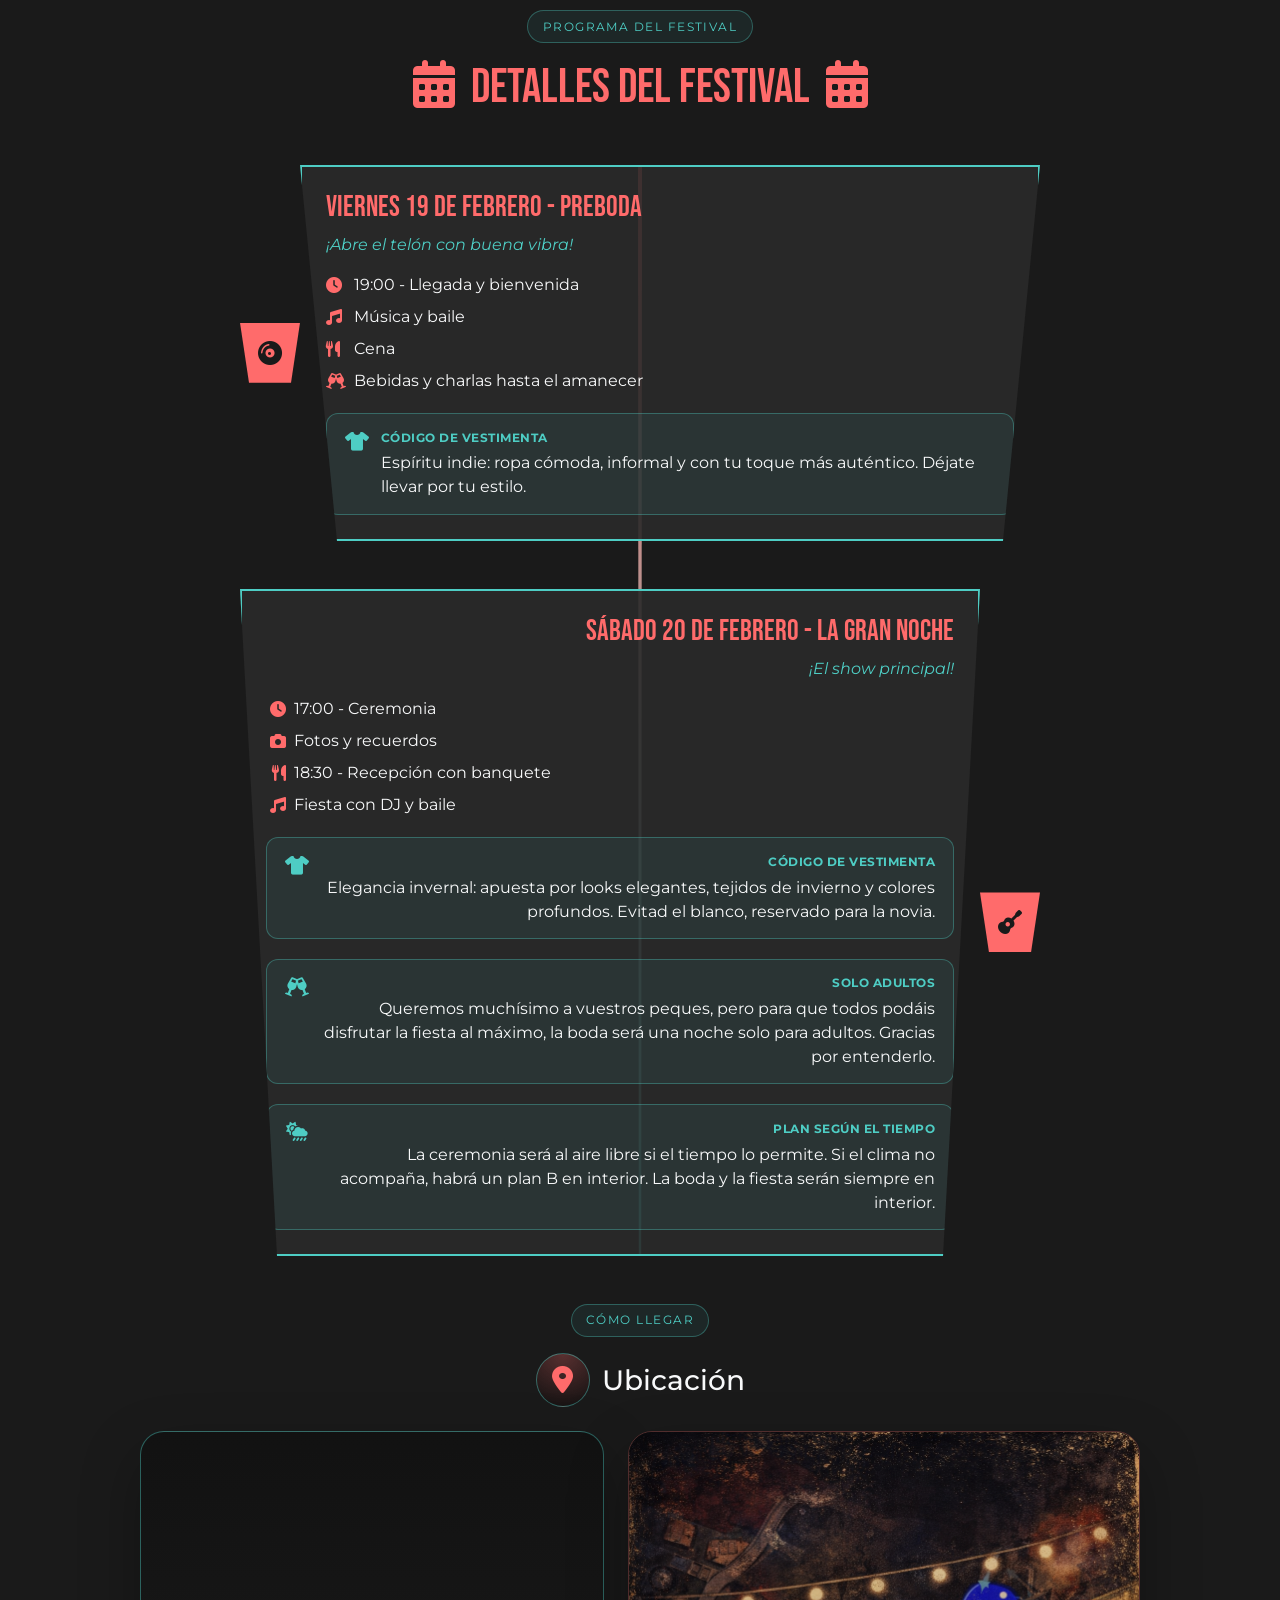
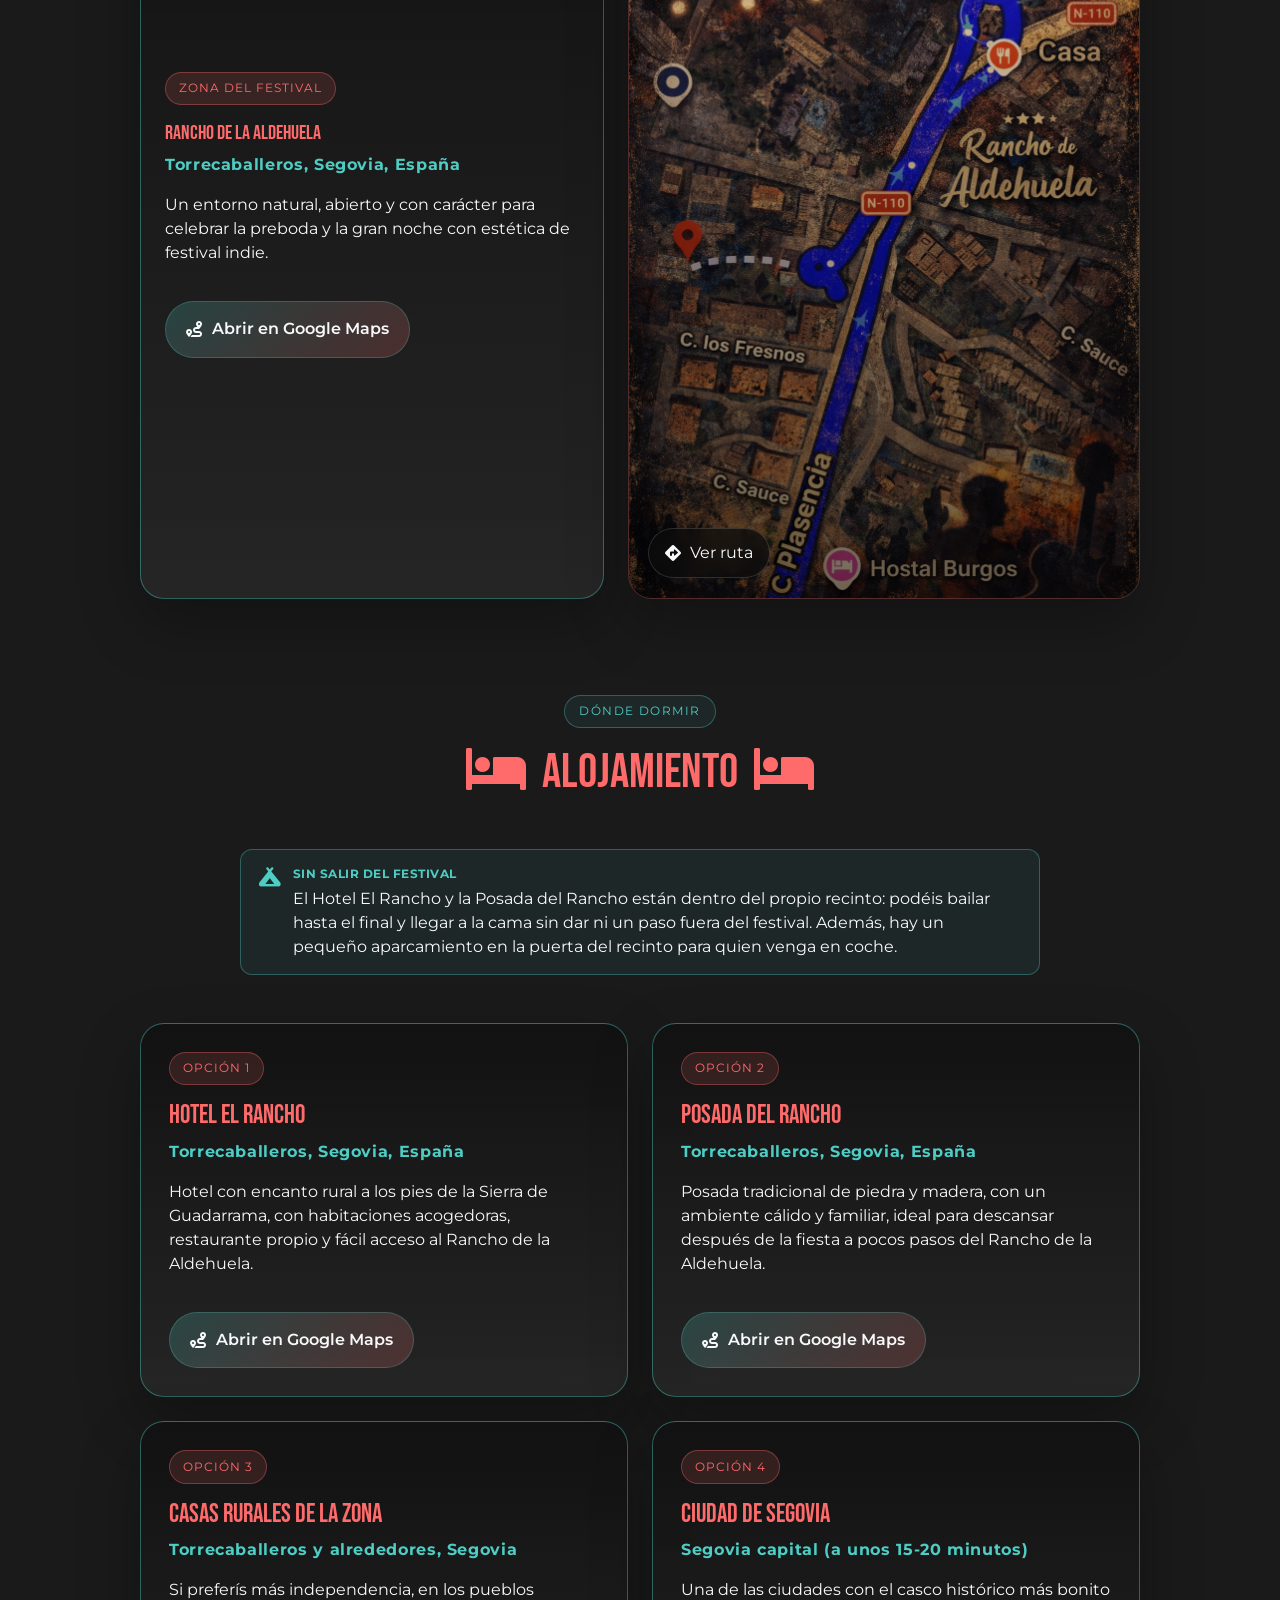
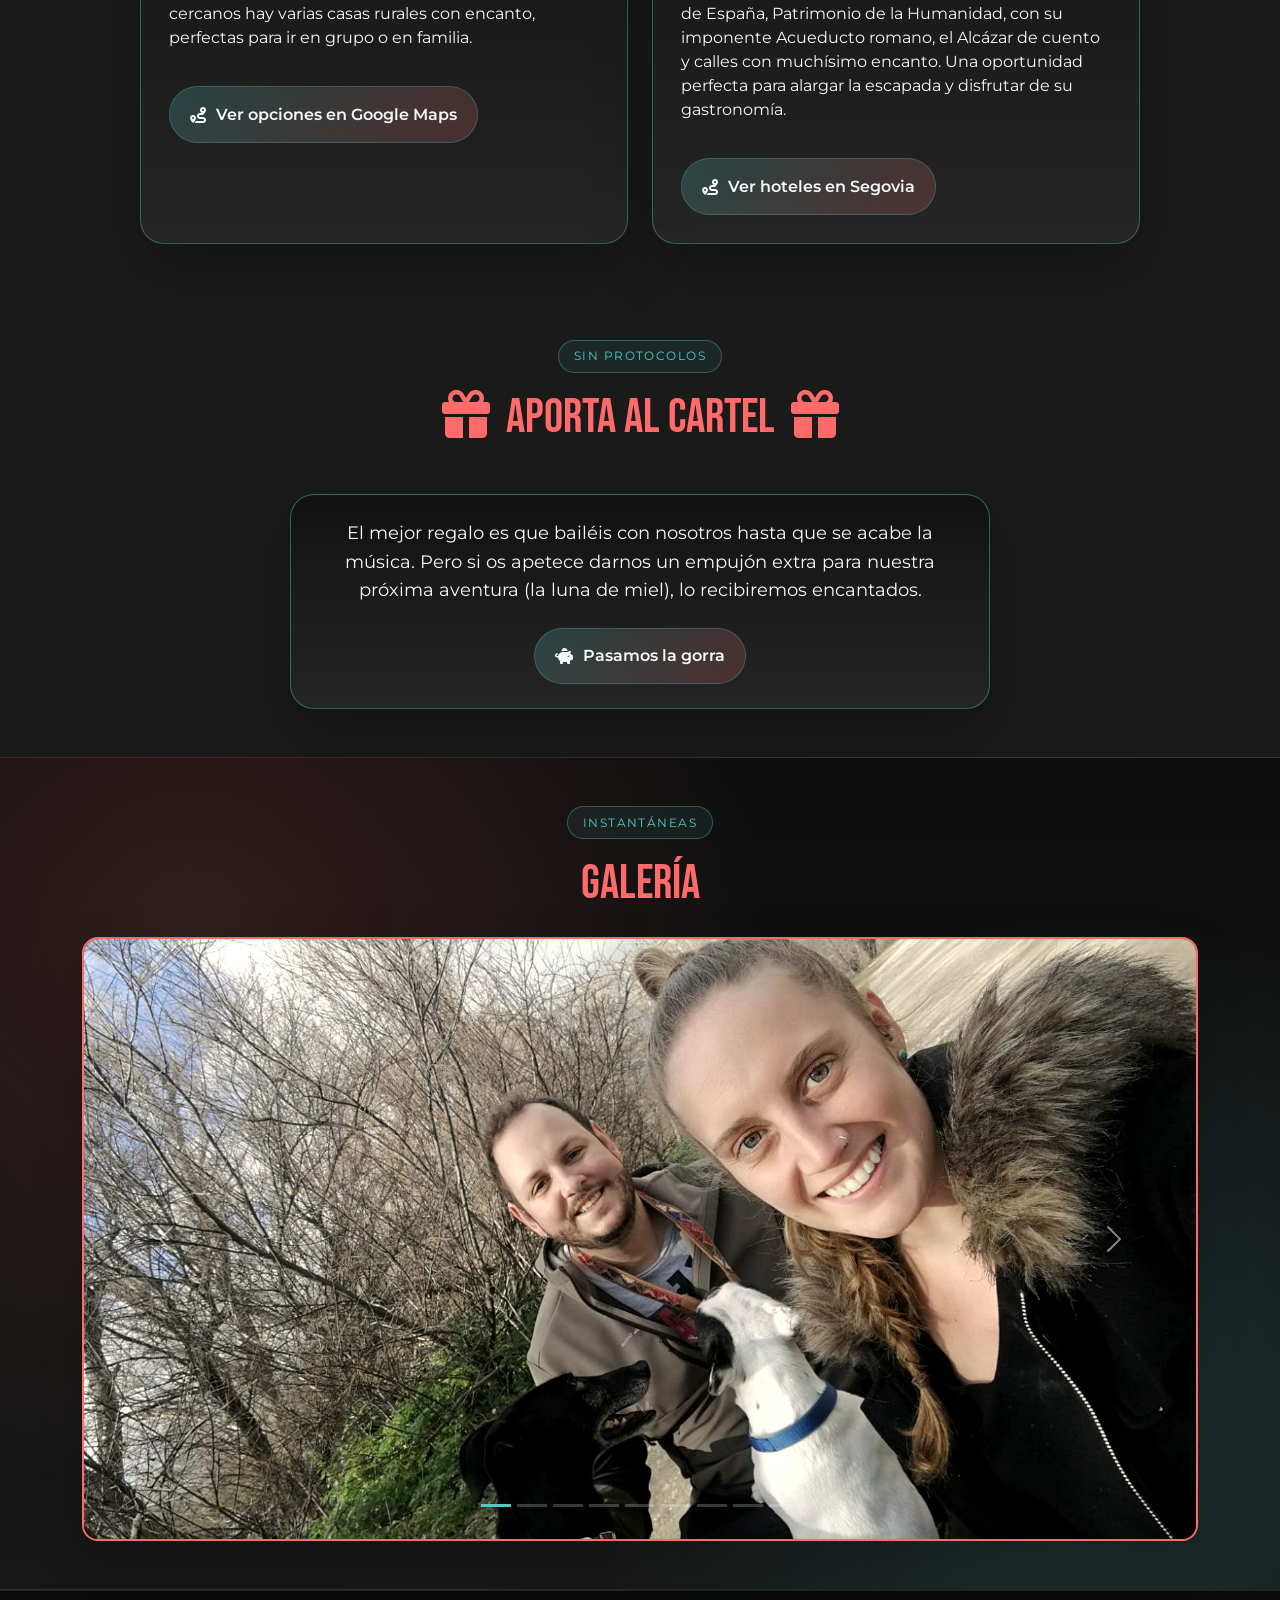
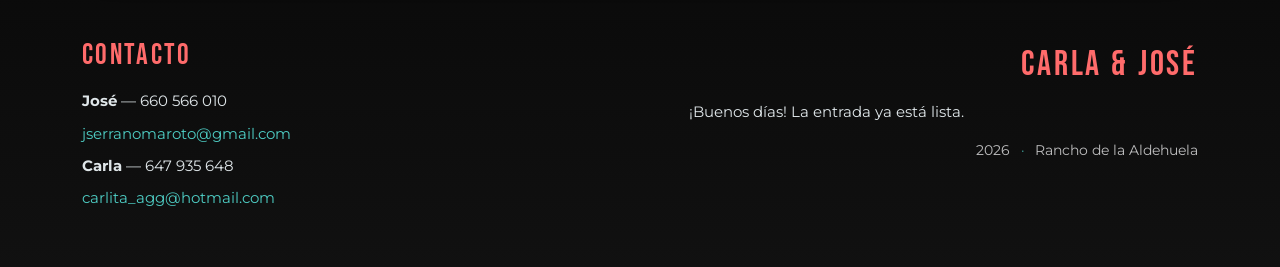
==== commit f8f69fa6: "Add files via upload" ====
--- a/index.html
+++ b/index.html
@@ -3,11 +3,11 @@
 <head>
     <meta charset="UTF-8">
     <meta name="viewport" content="width=device-width, initial-scale=1.0">
-    <title>Boda de Carla y Jose</title>
+    <title>Boda de Carla y José</title>
     <!-- Favicon -->
     <link rel="icon" type="image/svg+xml" href="assets/images/entrada.svg">
     <!-- Open Graph -->
-    <meta property="og:title" content="Boda de Carla y Jose">
+    <meta property="og:title" content="Boda de Carla y José">
     <meta property="og:description" content="Festival de amor indie: preboda el 19 y boda el 20 de febrero de 2027 en el Rancho de la Aldehuela, Torrecaballeros (Segovia).">
     <meta property="og:image" content="https://josemaserranomaroto.github.io/BodaCarlaYJose/assets/images/entrada.png">
     <meta property="og:url" content="https://josemaserranomaroto.github.io/BodaCarlaYJose/">
@@ -39,7 +39,7 @@
     <!-- Header -->
     <nav class="navbar navbar-expand-lg navbar-dark fixed-top navbar-modern">
         <div class="container">
-            <a class="navbar-brand" href="#inicio"><i class="fas fa-compact-disc me-2 brand-icon"></i><span class="brand-text">Carla & Jose</span></a>
+            <a class="navbar-brand" href="#inicio"><i class="fas fa-compact-disc me-2 brand-icon"></i><span class="brand-text">Carla & José</span></a>
             <button class="navbar-toggler" type="button" data-bs-toggle="collapse" data-bs-target="#navbarNav" aria-controls="navbarNav" aria-expanded="false" aria-label="Abrir o cerrar navegación">
                 <span class="navbar-toggler-icon"></span>
             </button>
@@ -66,7 +66,7 @@
             <div id="entrada-image-wrapper" class="entrada-image-wrapper mx-auto" role="button" tabindex="0">
                 <img src="assets/images/entrada.svg" alt="Entrada al festival" class="entrada-img">
             </div>
-            <p class="entrada-note mt-3">Si has recibido esta entrada... ya estas en la lista VIP.<br>Tocala y entra al festival de Carla y Jose.</p>
+            <p class="entrada-note mt-3">Si has recibido esta entrada... ya estás en la lista VIP.<br>Tócala y entra al festival de Carla y José.</p>
         </div>
     </div>
 
@@ -75,7 +75,7 @@
         <div class="overlay"></div>
         <div class="container position-relative">
             <div class="vinyl-wrapper mb-4 mx-auto">
-                <img src="assets/images/vinilo.png" alt="Carla y Jose" class="vinyl-img">
+                <img src="assets/images/vinilo.png" alt="Carla y José" class="vinyl-img">
             </div>
             <p class="hero-subtitle">Festival de amor indie</p>
             <p class="lead">Únete a nuestra celebración: preboda el 19 y boda el 20 de febrero de 2027</p>
@@ -157,7 +157,7 @@
                         <i class="fas fa-compact-disc"></i>
                     </div>
                     <div class="timeline-content">
-                        <h4 class="timeline-title">Viernes 19 de Febrero - Preboda</h4>
+                        <h4 class="timeline-title">Viernes 19 de febrero - Preboda</h4>
                         <p class="timeline-subtitle">¡Abre el telón con buena vibra!</p>
                         <div class="event-details">
                             <div class="event-item">
@@ -193,7 +193,7 @@
                         <i class="fas fa-guitar"></i>
                     </div>
                     <div class="timeline-content">
-                        <h4 class="timeline-title">Sábado 20 de Febrero - La Gran Noche</h4>
+                        <h4 class="timeline-title">Sábado 20 de febrero - La gran noche</h4>
                         <p class="timeline-subtitle">¡El show principal!</p>
                         <div class="event-details">
                             <div class="event-item">
@@ -370,31 +370,31 @@
                 </div>
                 <div class="carousel-inner rounded-4 shadow-lg overflow-hidden">
                     <div class="carousel-item active">
-                        <img src="assets/images/28f58ecd-d703-4786-93c9-f73e1a6c814a.jpg" class="d-block w-100 carousel-img" alt="Carla y Jose" data-bs-toggle="modal" data-bs-target="#lightboxModal" data-img="assets/images/28f58ecd-d703-4786-93c9-f73e1a6c814a.jpg">
+                        <img src="assets/images/28f58ecd-d703-4786-93c9-f73e1a6c814a.jpg" class="d-block w-100 carousel-img" alt="Carla y José" data-bs-toggle="modal" data-bs-target="#lightboxModal" data-img="assets/images/28f58ecd-d703-4786-93c9-f73e1a6c814a.jpg">
                     </div>
                     <div class="carousel-item">
-                        <img src="assets/images/IMG_20220605_043404.jpg" class="d-block w-100 carousel-img" alt="Carla y Jose" data-bs-toggle="modal" data-bs-target="#lightboxModal" data-img="assets/images/IMG_20220605_043404.jpg">
+                        <img src="assets/images/IMG_20220605_043404.jpg" class="d-block w-100 carousel-img" alt="Carla y José" data-bs-toggle="modal" data-bs-target="#lightboxModal" data-img="assets/images/IMG_20220605_043404.jpg">
                     </div>
                     <div class="carousel-item">
-                        <img src="assets/images/IMG_20230609_210809.jpg" class="d-block w-100 carousel-img" alt="Carla y Jose" data-bs-toggle="modal" data-bs-target="#lightboxModal" data-img="assets/images/IMG_20230609_210809.jpg">
+                        <img src="assets/images/IMG_20230609_210809.jpg" class="d-block w-100 carousel-img" alt="Carla y José" data-bs-toggle="modal" data-bs-target="#lightboxModal" data-img="assets/images/IMG_20230609_210809.jpg">
                     </div>
                     <div class="carousel-item">
-                        <img src="assets/images/IMG_20230624_223033.jpg" class="d-block w-100 carousel-img" alt="Carla y Jose" data-bs-toggle="modal" data-bs-target="#lightboxModal" data-img="assets/images/IMG_20230624_223033.jpg">
+                        <img src="assets/images/IMG_20230624_223033.jpg" class="d-block w-100 carousel-img" alt="Carla y José" data-bs-toggle="modal" data-bs-target="#lightboxModal" data-img="assets/images/IMG_20230624_223033.jpg">
                     </div>
                     <div class="carousel-item">
-                        <img src="assets/images/IMG_8824.jpg" class="d-block w-100 carousel-img" alt="Carla y Jose" data-bs-toggle="modal" data-bs-target="#lightboxModal" data-img="assets/images/IMG_8824.jpg">
+                        <img src="assets/images/IMG_8824.jpg" class="d-block w-100 carousel-img" alt="Carla y José" data-bs-toggle="modal" data-bs-target="#lightboxModal" data-img="assets/images/IMG_8824.jpg">
                     </div>
                     <div class="carousel-item">
-                        <img src="assets/images/IMG_8935.jpg" class="d-block w-100 carousel-img" alt="Carla y Jose" data-bs-toggle="modal" data-bs-target="#lightboxModal" data-img="assets/images/IMG_8935.jpg">
+                        <img src="assets/images/IMG_8935.jpg" class="d-block w-100 carousel-img" alt="Carla y José" data-bs-toggle="modal" data-bs-target="#lightboxModal" data-img="assets/images/IMG_8935.jpg">
                     </div>
                     <div class="carousel-item">
-                        <img src="assets/images/WhatsApp%20Image%202026-04-22%20at%2020.54.48.jpeg" class="d-block w-100 carousel-img" alt="Carla y Jose" data-bs-toggle="modal" data-bs-target="#lightboxModal" data-img="assets/images/WhatsApp%20Image%202026-04-22%20at%2020.54.48.jpeg">
+                        <img src="assets/images/WhatsApp%20Image%202026-04-22%20at%2020.54.48.jpeg" class="d-block w-100 carousel-img" alt="Carla y José" data-bs-toggle="modal" data-bs-target="#lightboxModal" data-img="assets/images/WhatsApp%20Image%202026-04-22%20at%2020.54.48.jpeg">
                     </div>
                     <div class="carousel-item">
-                        <img src="assets/images/WhatsApp%20Image%202026-04-22%20at%2020.58.34.jpeg" class="d-block w-100 carousel-img" alt="Carla y Jose" data-bs-toggle="modal" data-bs-target="#lightboxModal" data-img="assets/images/WhatsApp%20Image%202026-04-22%20at%2020.58.34.jpeg">
+                        <img src="assets/images/WhatsApp%20Image%202026-04-22%20at%2020.58.34.jpeg" class="d-block w-100 carousel-img" alt="Carla y José" data-bs-toggle="modal" data-bs-target="#lightboxModal" data-img="assets/images/WhatsApp%20Image%202026-04-22%20at%2020.58.34.jpeg">
                     </div>
                     <div class="carousel-item">
-                        <img src="assets/images/WhatsApp%20Image%202026-04-22%20at%2021.01.01.jpeg" class="d-block w-100 carousel-img" alt="Carla y Jose" data-bs-toggle="modal" data-bs-target="#lightboxModal" data-img="assets/images/WhatsApp%20Image%202026-04-22%20at%2021.01.01.jpeg">
+                        <img src="assets/images/WhatsApp%20Image%202026-04-22%20at%2021.01.01.jpeg" class="d-block w-100 carousel-img" alt="Carla y José" data-bs-toggle="modal" data-bs-target="#lightboxModal" data-img="assets/images/WhatsApp%20Image%202026-04-22%20at%2021.01.01.jpeg">
                     </div>
                 </div>
                 <button class="carousel-control-prev" type="button" data-bs-target="#weddingCarousel" data-bs-slide="prev">
@@ -428,14 +428,14 @@
                 <div class="footer-contact">
                     <h3 class="footer-title">Contacto</h3>
                     <div class="contact-info">
-                        <p><strong>Jose</strong> — 660 566 010</p>
+                        <p><strong>José</strong> — 660 566 010</p>
                         <p><a href="mailto:jserranomaroto@gmail.com" class="contact-link">jserranomaroto@gmail.com</a></p>
                         <p class="mt-2"><strong>Carla</strong> — 647 935 648</p>
                         <p><a href="mailto:carlita_agg@hotmail.com" class="contact-link">carlita_agg@hotmail.com</a></p>
                     </div>
                 </div>
                 <div class="footer-meta">
-                    <p class="footer-brand">Carla & Jose</p>
+                    <p class="footer-brand">Carla & José</p>
                     <p id="footer-message" class="footer-message">Preparando el festival...</p>
                     <div class="footer-bottom">
                         <span id="footer-year"></span>
@@ -597,7 +597,7 @@
 
             if (prebodaCalendarLink) {
                 prebodaCalendarLink.href = buildGoogleCalendarUrl(
-                    'Preboda Carla & Jose',
+                    'Preboda Carla & José',
                     prebodaStart,
                     prebodaEnd,
                     'Música, bienvenida y cena para abrir el fin de semana.'
@@ -605,10 +605,10 @@
             }
             if (weddingCalendarLink) {
                 weddingCalendarLink.href = buildGoogleCalendarUrl(
-                    'Boda Carla & Jose',
+                    'Boda Carla & José',
                     bodaStart,
                     bodaEnd,
-                    'Ceremonia y celebración de Carla & Jose.'
+                    'Ceremonia y celebración de Carla & José.'
                 );
             }
 
@@ -617,14 +617,14 @@
                     const icsContent = [
                         'BEGIN:VCALENDAR',
                         'VERSION:2.0',
-                        'PRODID:-//Carla y Jose//Boda Indie//ES',
+                        'PRODID:-//Carla y José//Boda Indie//ES',
                         'BEGIN:VEVENT',
                         `UID:preboda-carla-jose-${prebodaStart.getTime()}@carla-jose`,
                         `DTSTAMP:${formatIcsDate(new Date())}`,
                         `DTSTART:${formatIcsDate(prebodaStart)}`,
                         `DTEND:${formatIcsDate(prebodaEnd)}`,
-                        'SUMMARY:Preboda Carla & Jose',
-                        'DESCRIPTION:Preboda de Carla & Jose. Música, bienvenida y cena para abrir el fin de semana.',
+                        'SUMMARY:Preboda Carla & José',
+                        'DESCRIPTION:Preboda de Carla & José. Música, bienvenida y cena para abrir el fin de semana.',
                         'LOCATION:Rancho de la Aldehuela, Torrecaballeros, Segovia',
                         'END:VEVENT',
                         'BEGIN:VEVENT',
@@ -632,8 +632,8 @@
                         `DTSTAMP:${formatIcsDate(new Date())}`,
                         `DTSTART:${formatIcsDate(bodaStart)}`,
                         `DTEND:${formatIcsDate(bodaEnd)}`,
-                        'SUMMARY:Boda Carla & Jose',
-                        'DESCRIPTION:Ceremonia y celebración de Carla & Jose. Preboda el 19 de febrero y gran noche el 20 de febrero.',
+                        'SUMMARY:Boda Carla & José',
+                        'DESCRIPTION:Ceremonia y celebración de Carla & José. Preboda el 19 de febrero y gran noche el 20 de febrero.',
                         'LOCATION:Rancho de la Aldehuela, Torrecaballeros, Segovia',
                         'END:VEVENT',
                         'END:VCALENDAR'
@@ -666,7 +666,7 @@
             const audioControls = document.getElementById('audio-controls');
 
             if (audioToggle && audioControls) {
-                // Coloca aqui tus archivos locales para evitar bloqueos de YouTube/Spotify.
+                // Coloca aquí tus archivos locales para evitar bloqueos de YouTube/Spotify.
                 const audioSources = [
                     'assets/audio/emborracharme.mp3.mp4',
                     'assets/audio/emborracharme.mp3',
@@ -696,7 +696,7 @@
                             // Prueba la siguiente fuente de audio.
                         }
                     }
-                    throw new Error('No se pudo reproducir ningun archivo de audio.');
+                    throw new Error('No se pudo reproducir ningún archivo de audio.');
                 };
 
                 const toggleAudio = async () => {
@@ -718,7 +718,7 @@
                         isPlaying = false;
                         resumeOnVisible = false;
                         console.log('Audio play failed:', error);
-                        // Aviso visual rapido si falta el archivo o el navegador bloquea la reproduccion.
+                        // Aviso visual rápido si falta el archivo o el navegador bloquea la reproducción.
                         audioToggle.style.color = '#ff6b6b';
                         setTimeout(() => {
                             audioToggle.style.color = '';
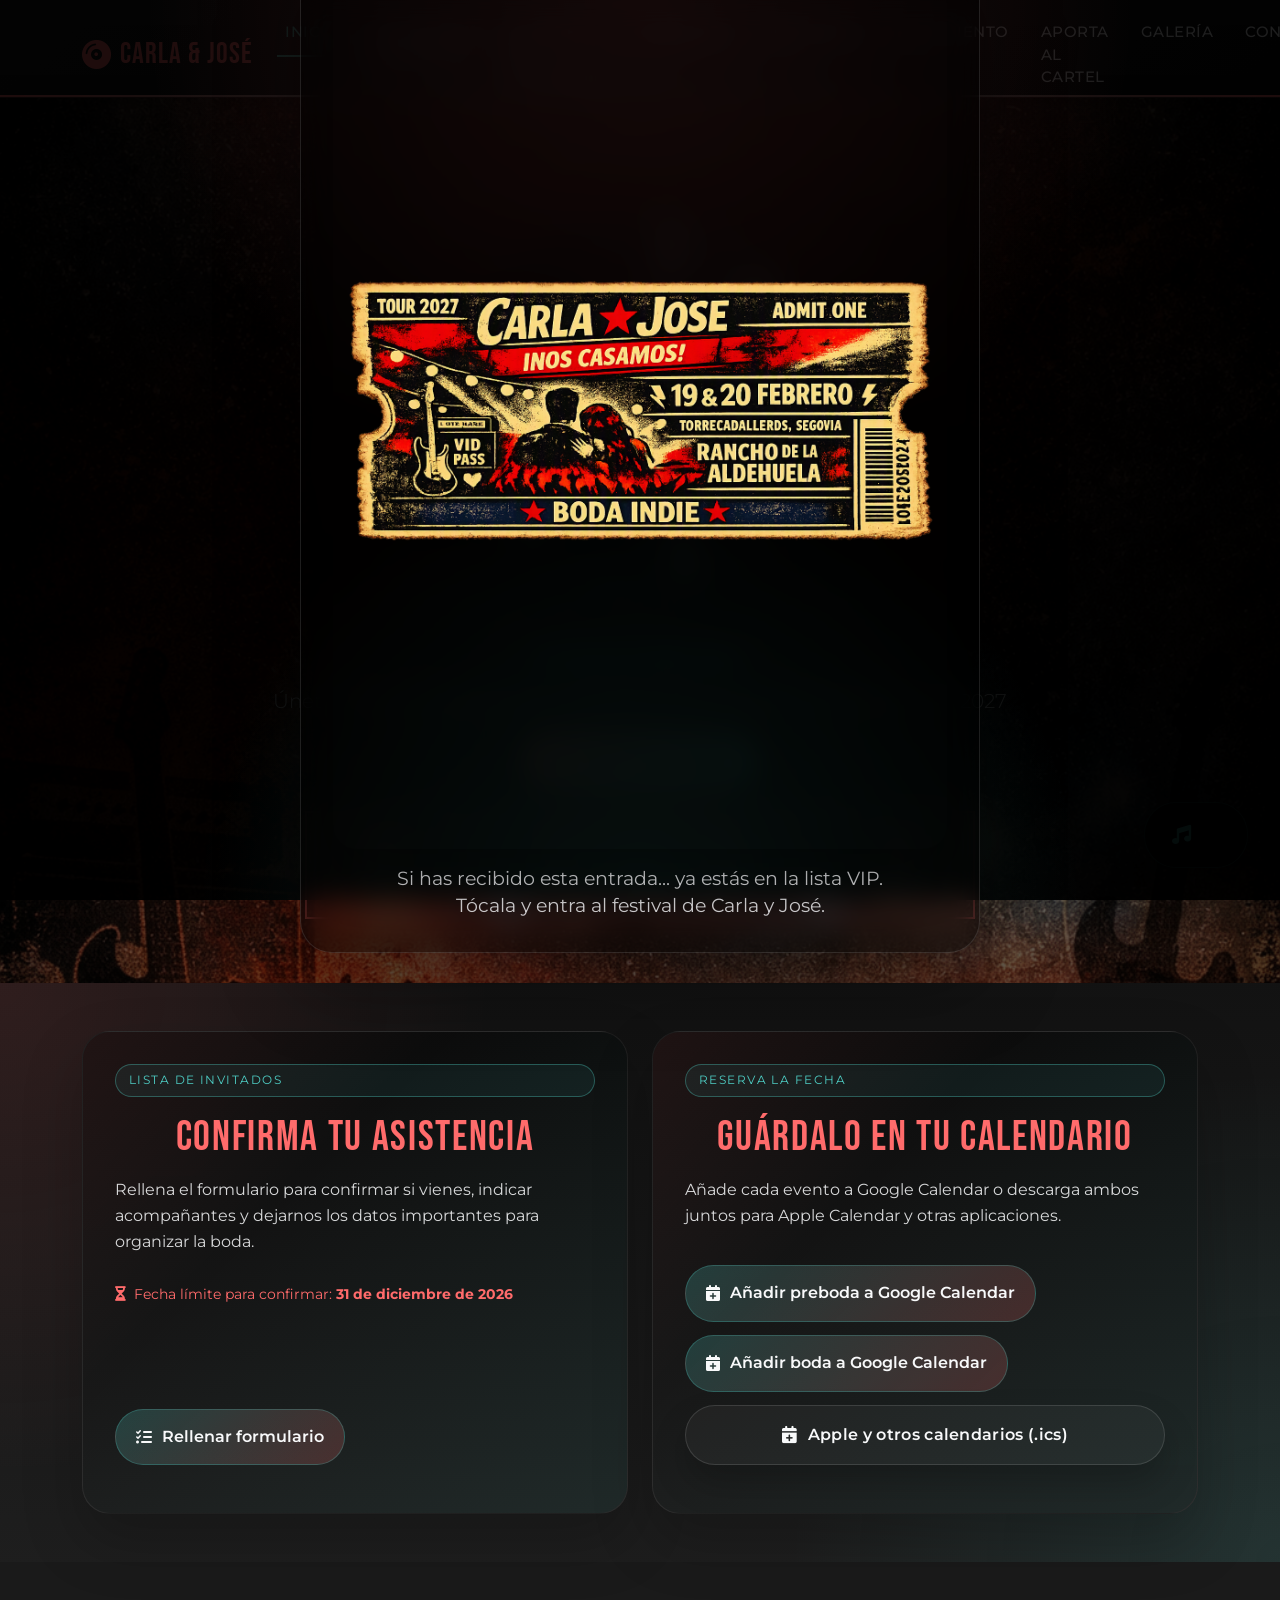
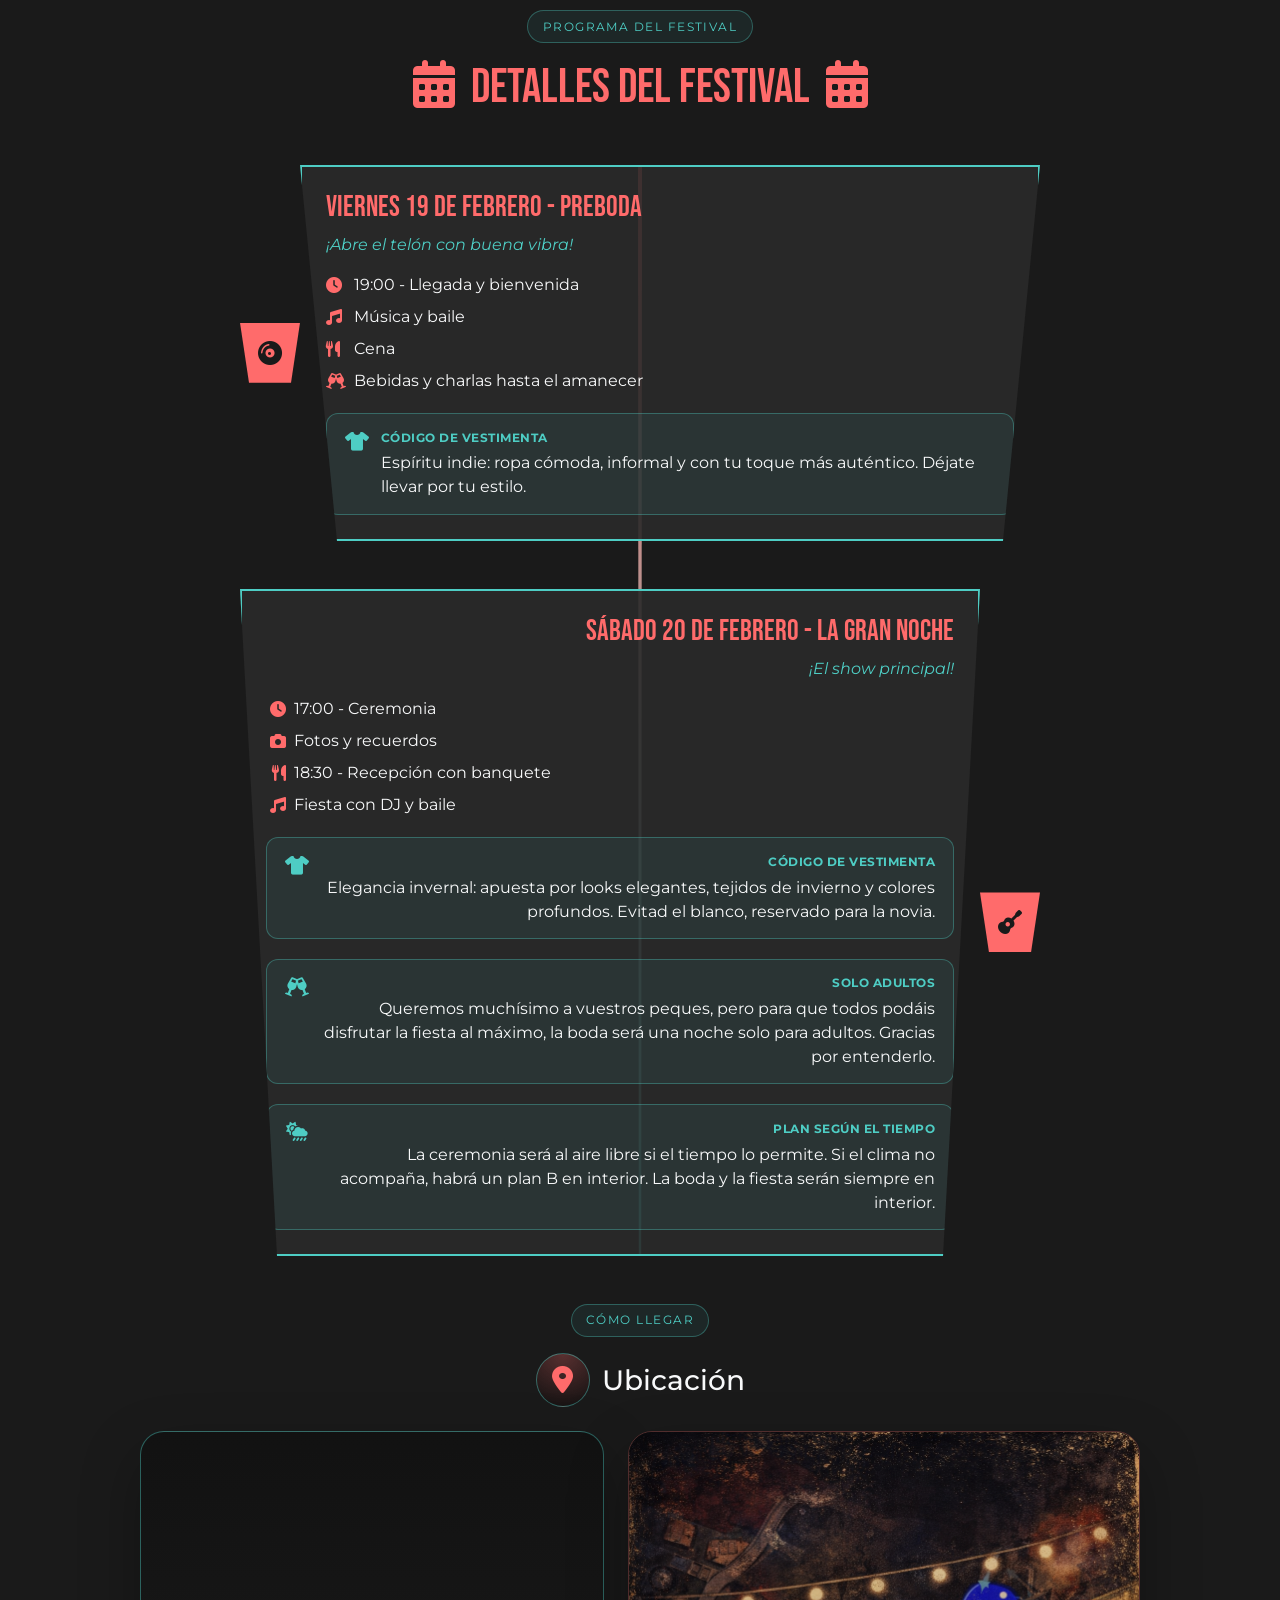
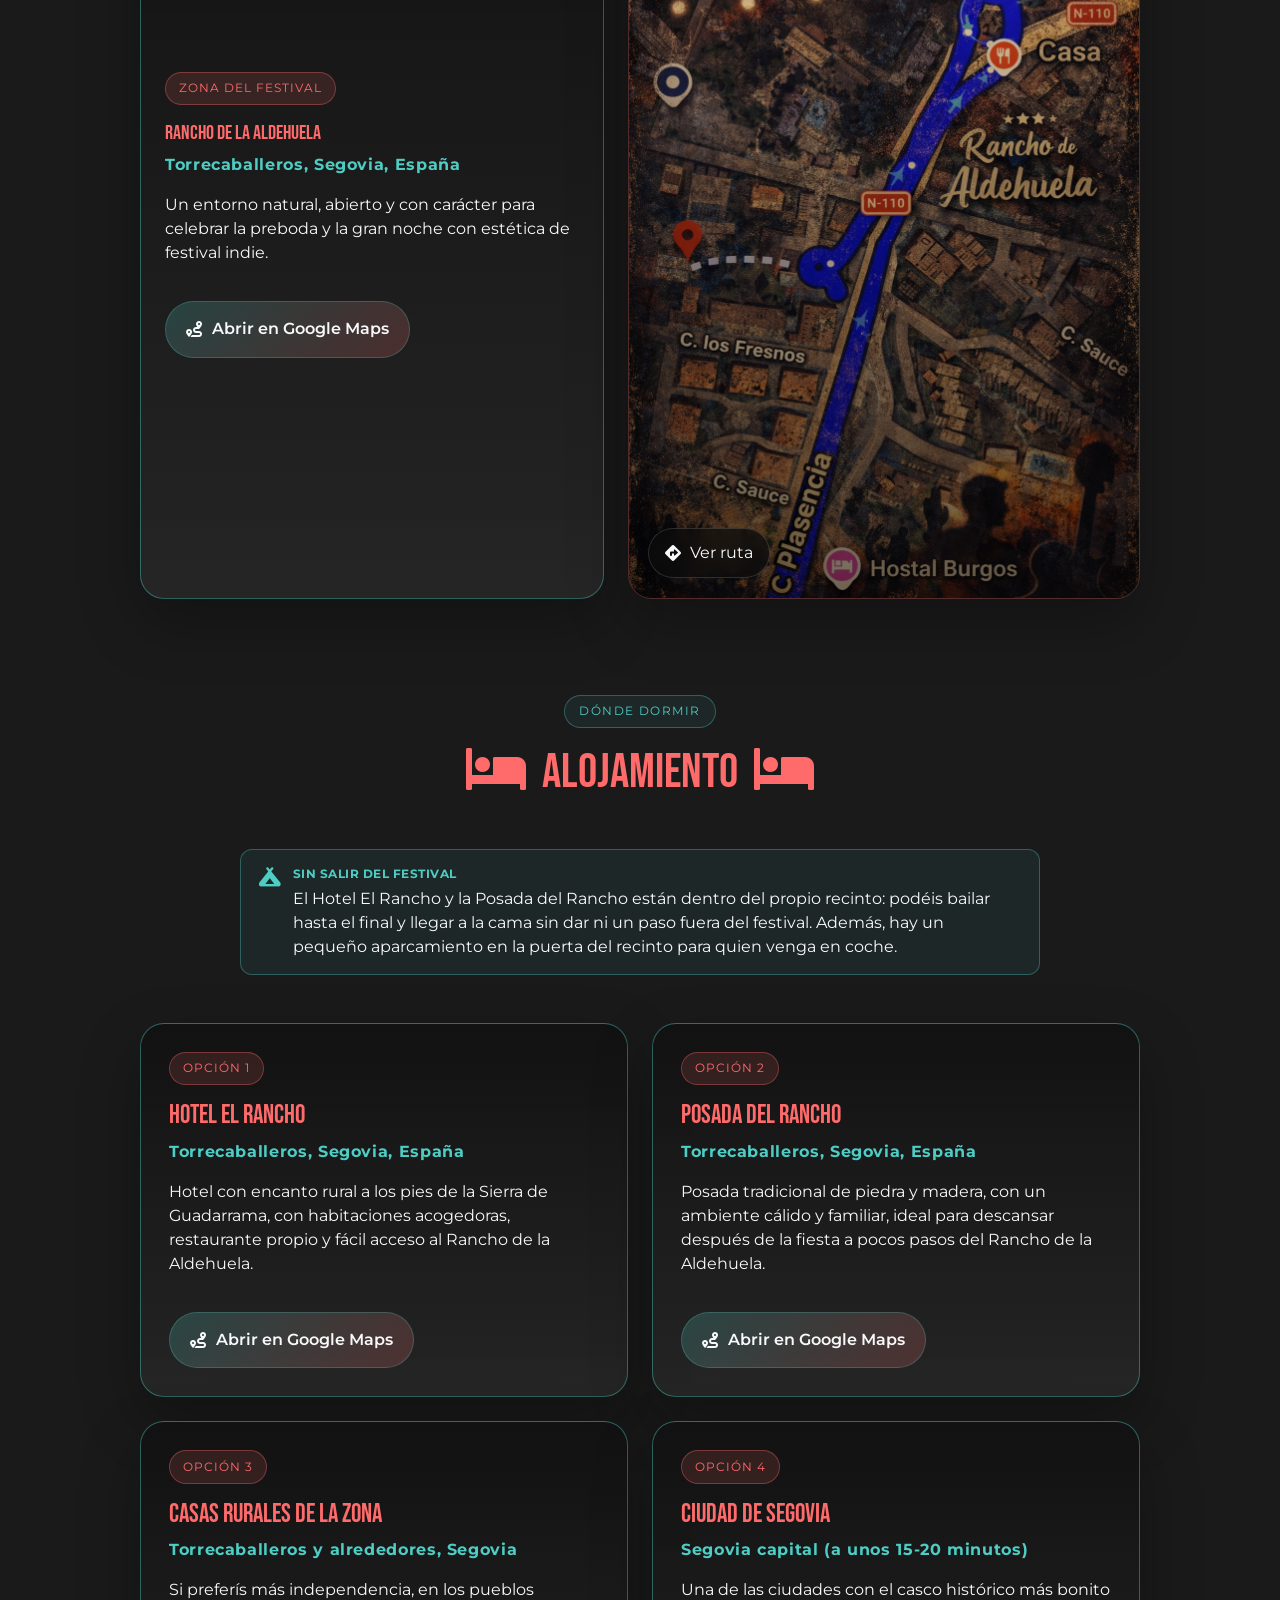
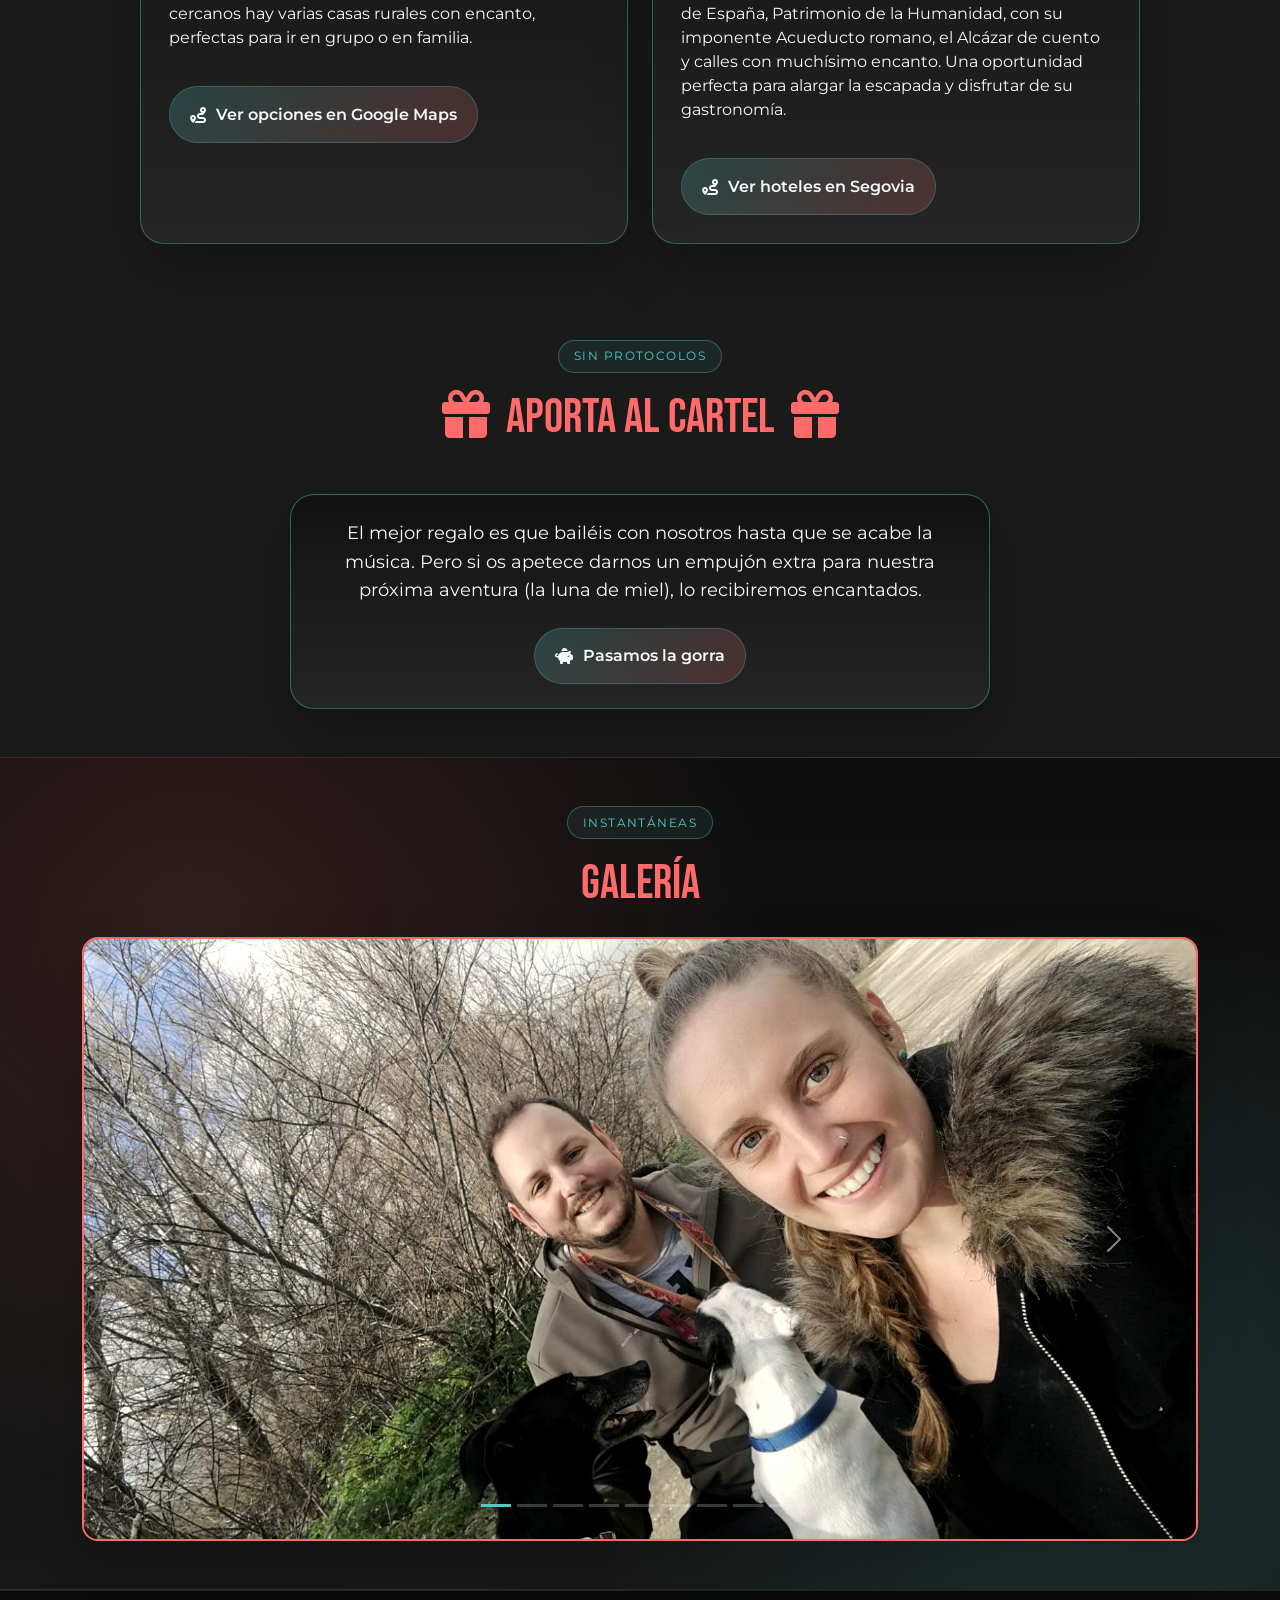
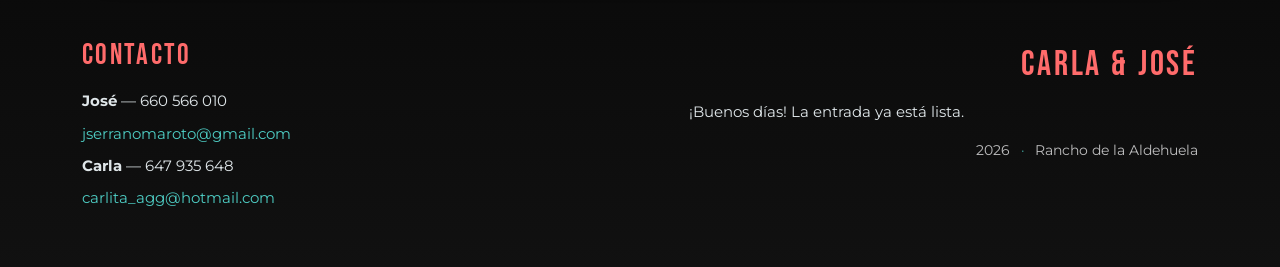
==== commit f73e529f: "Add files via upload" ====
--- a/index.html
+++ b/index.html
@@ -112,7 +112,7 @@
                     <div class="rsvp-kicker">Lista de invitados</div>
                     <h2 class="rsvp-title">Confirma tu asistencia</h2>
                     <p class="rsvp-copy">Rellena el formulario para confirmar si vienes, indicar acompañantes y dejarnos los datos importantes para organizar la boda.</p>
-                    <p class="rsvp-deadline"><i class="fas fa-hourglass-half me-2"></i>Fecha límite para confirmar: <strong>31 de diciembre</strong></p>
+                    <p class="rsvp-deadline"><i class="fas fa-hourglass-half me-2"></i>Fecha límite para confirmar: <strong>31 de diciembre de 2026</strong></p>
                     <div class="rsvp-actions">
                         <a class="rsvp-action-button rsvp-action-primary" href="rsvp.html">
                             <i class="fas fa-list-check"></i>
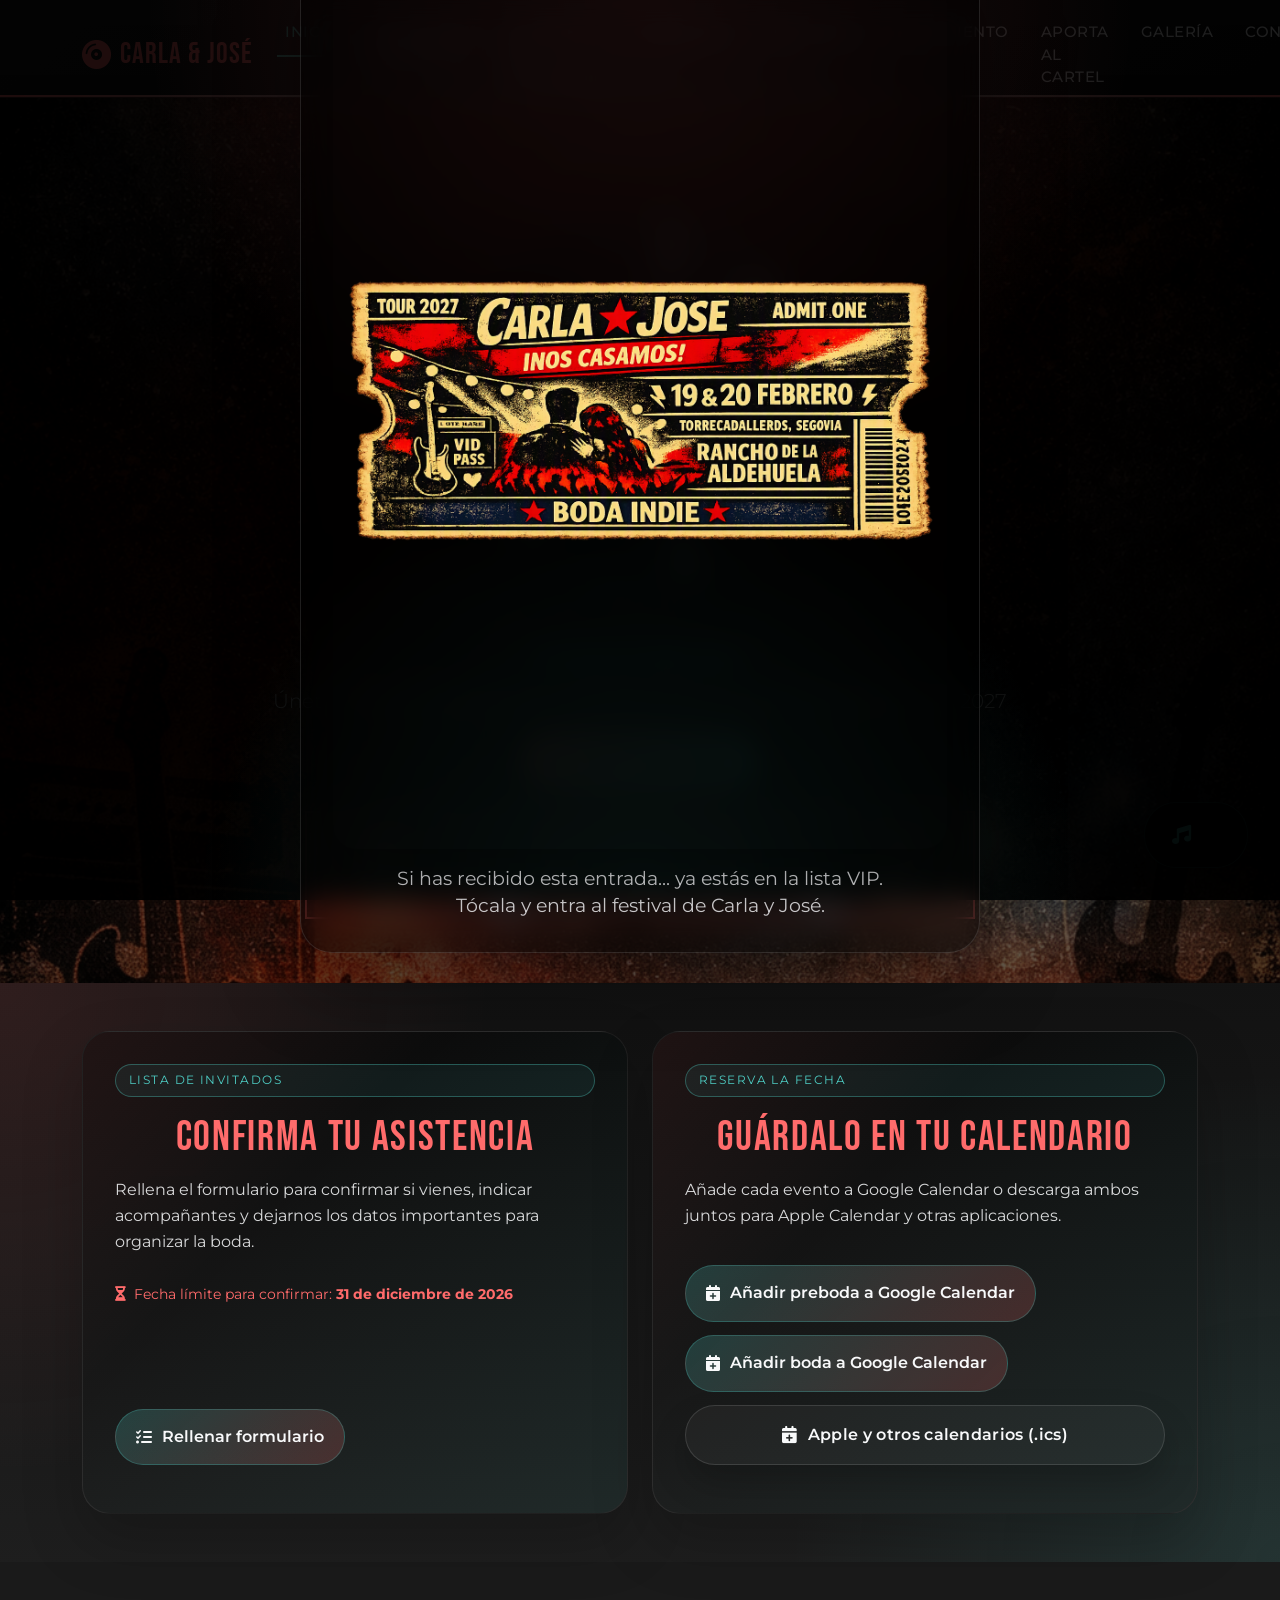
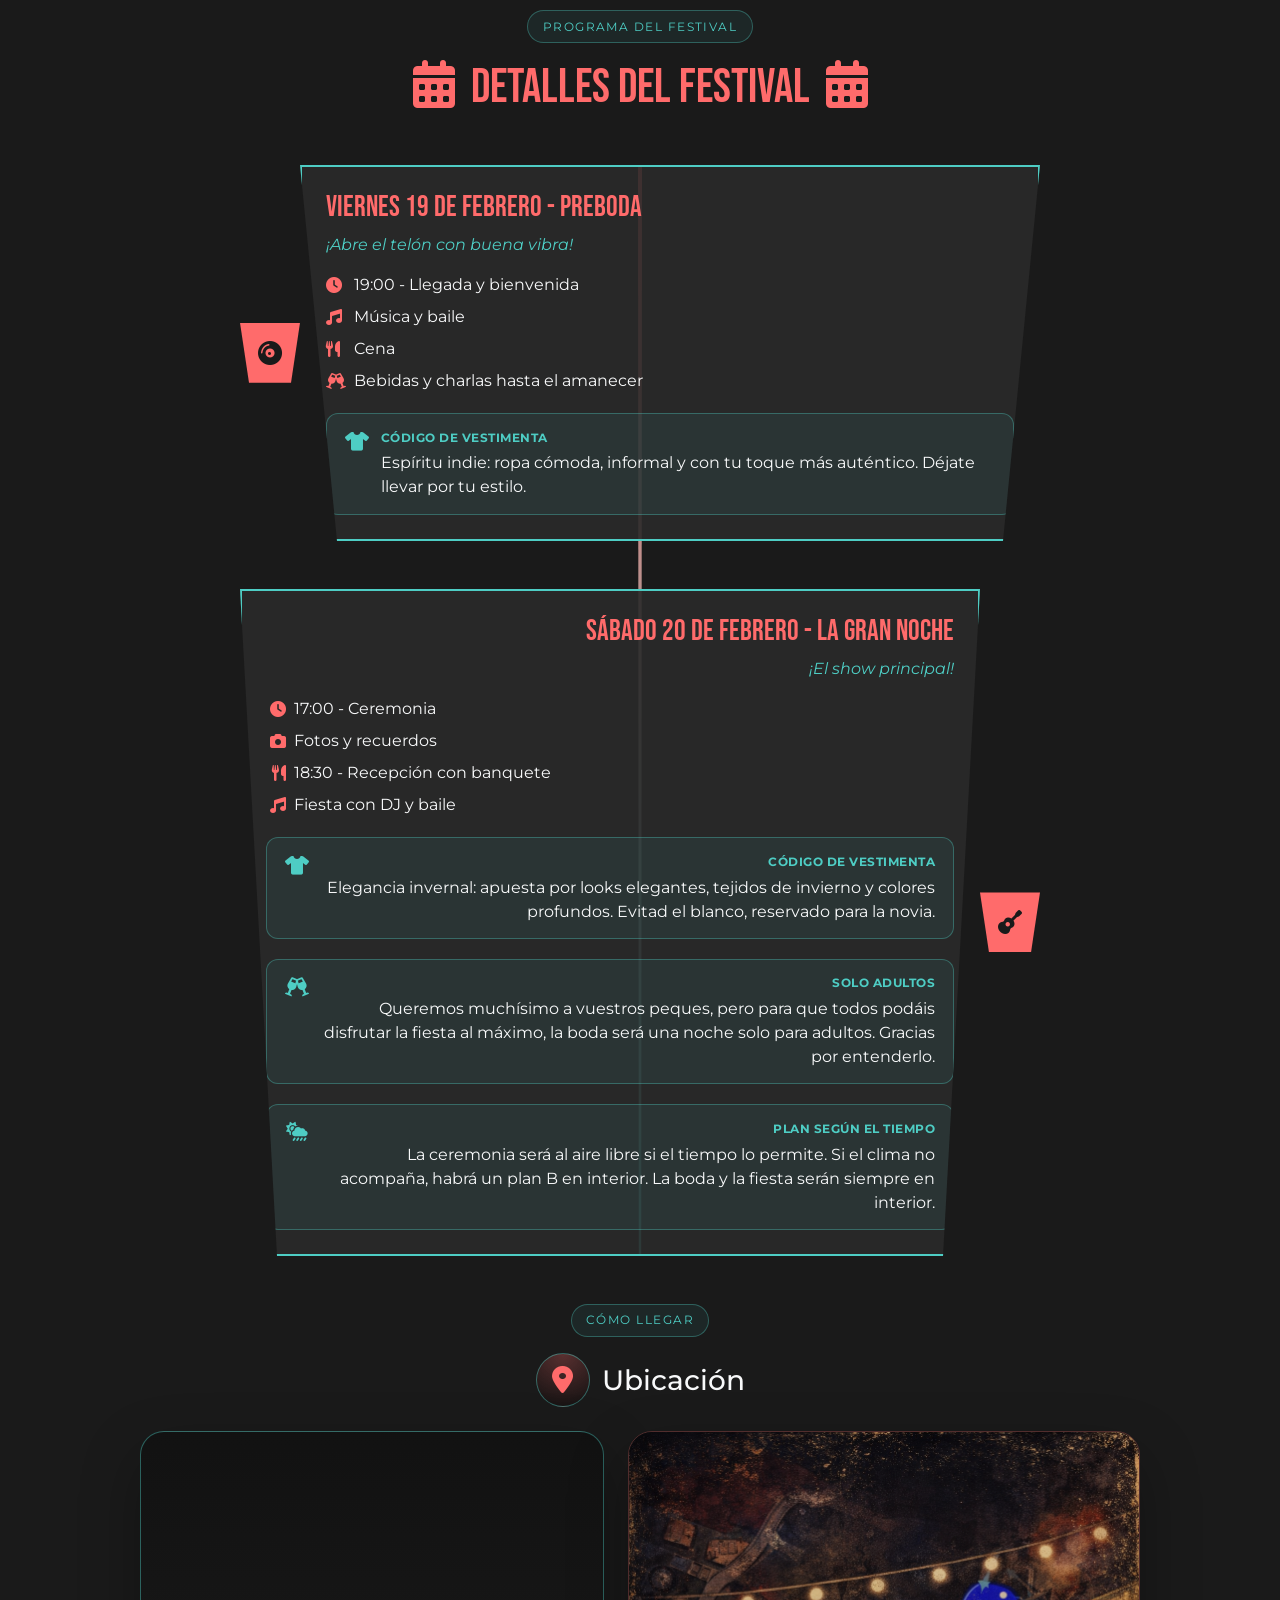
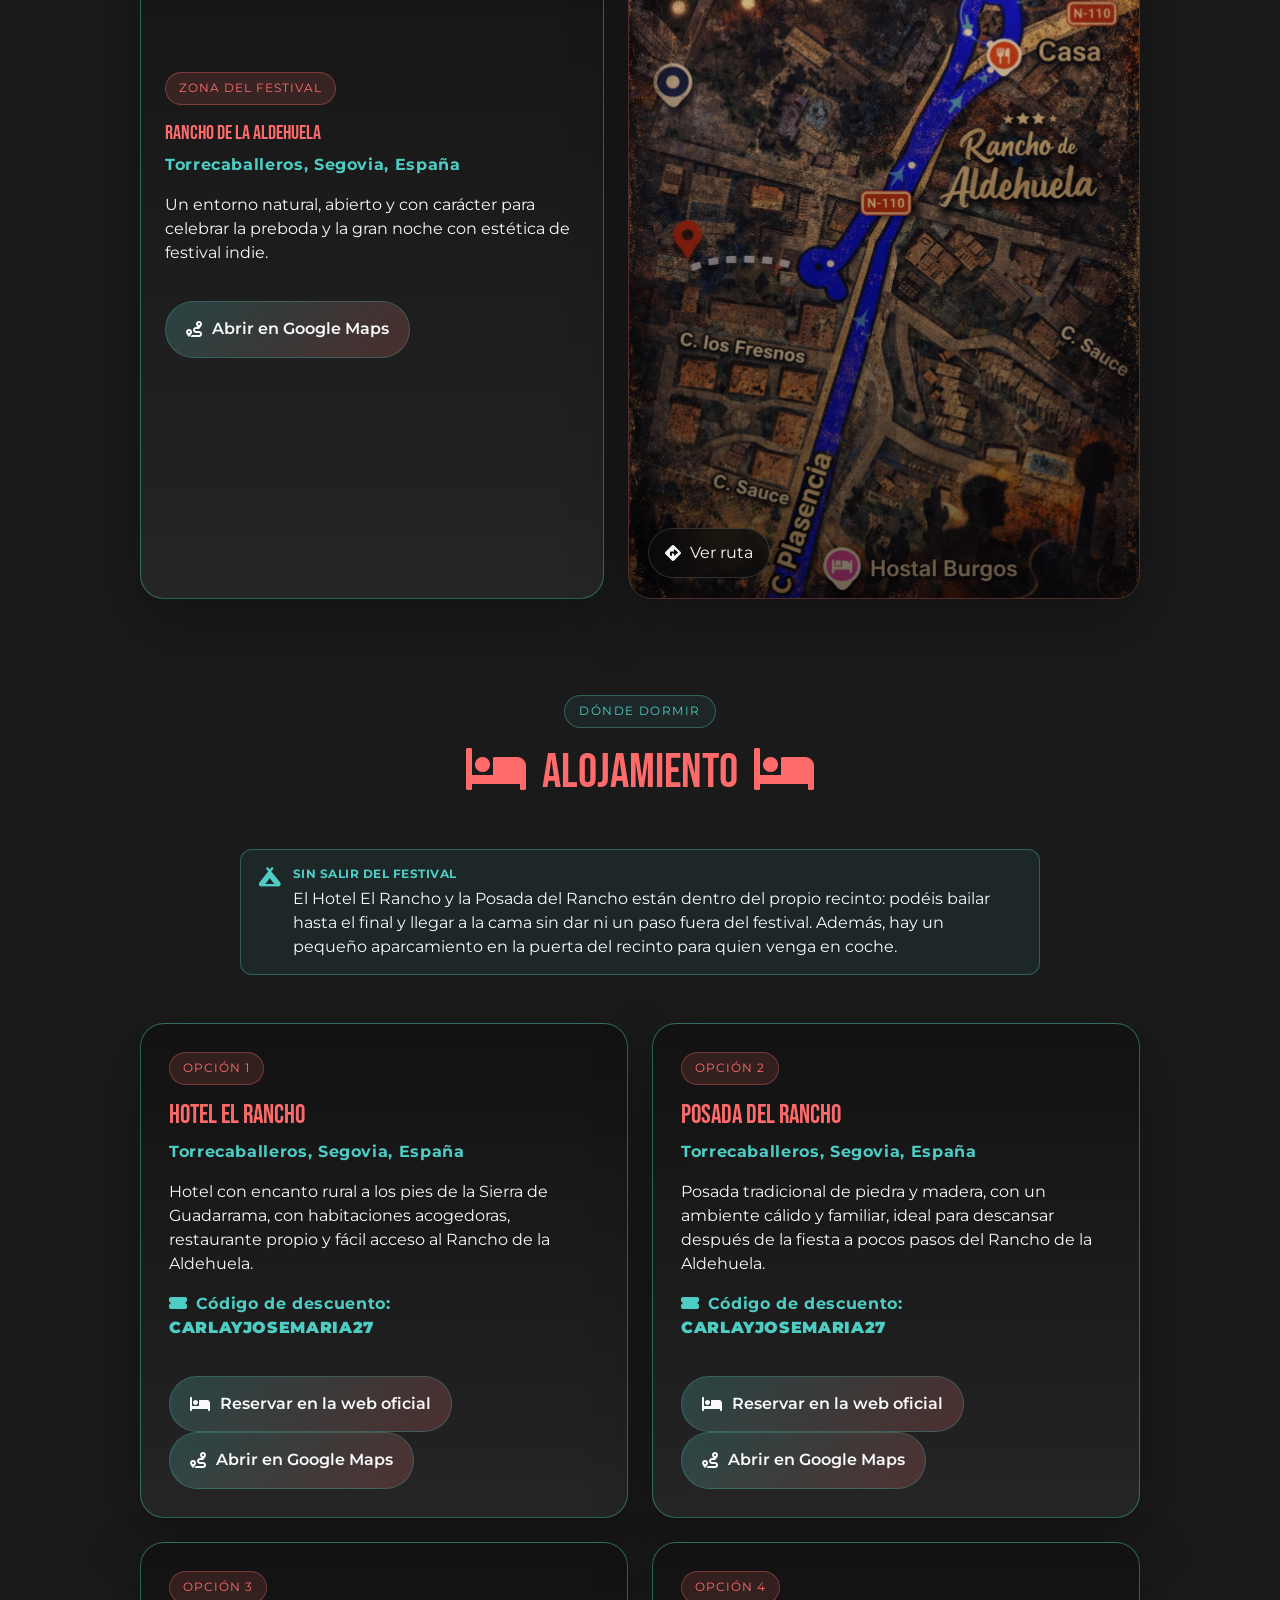
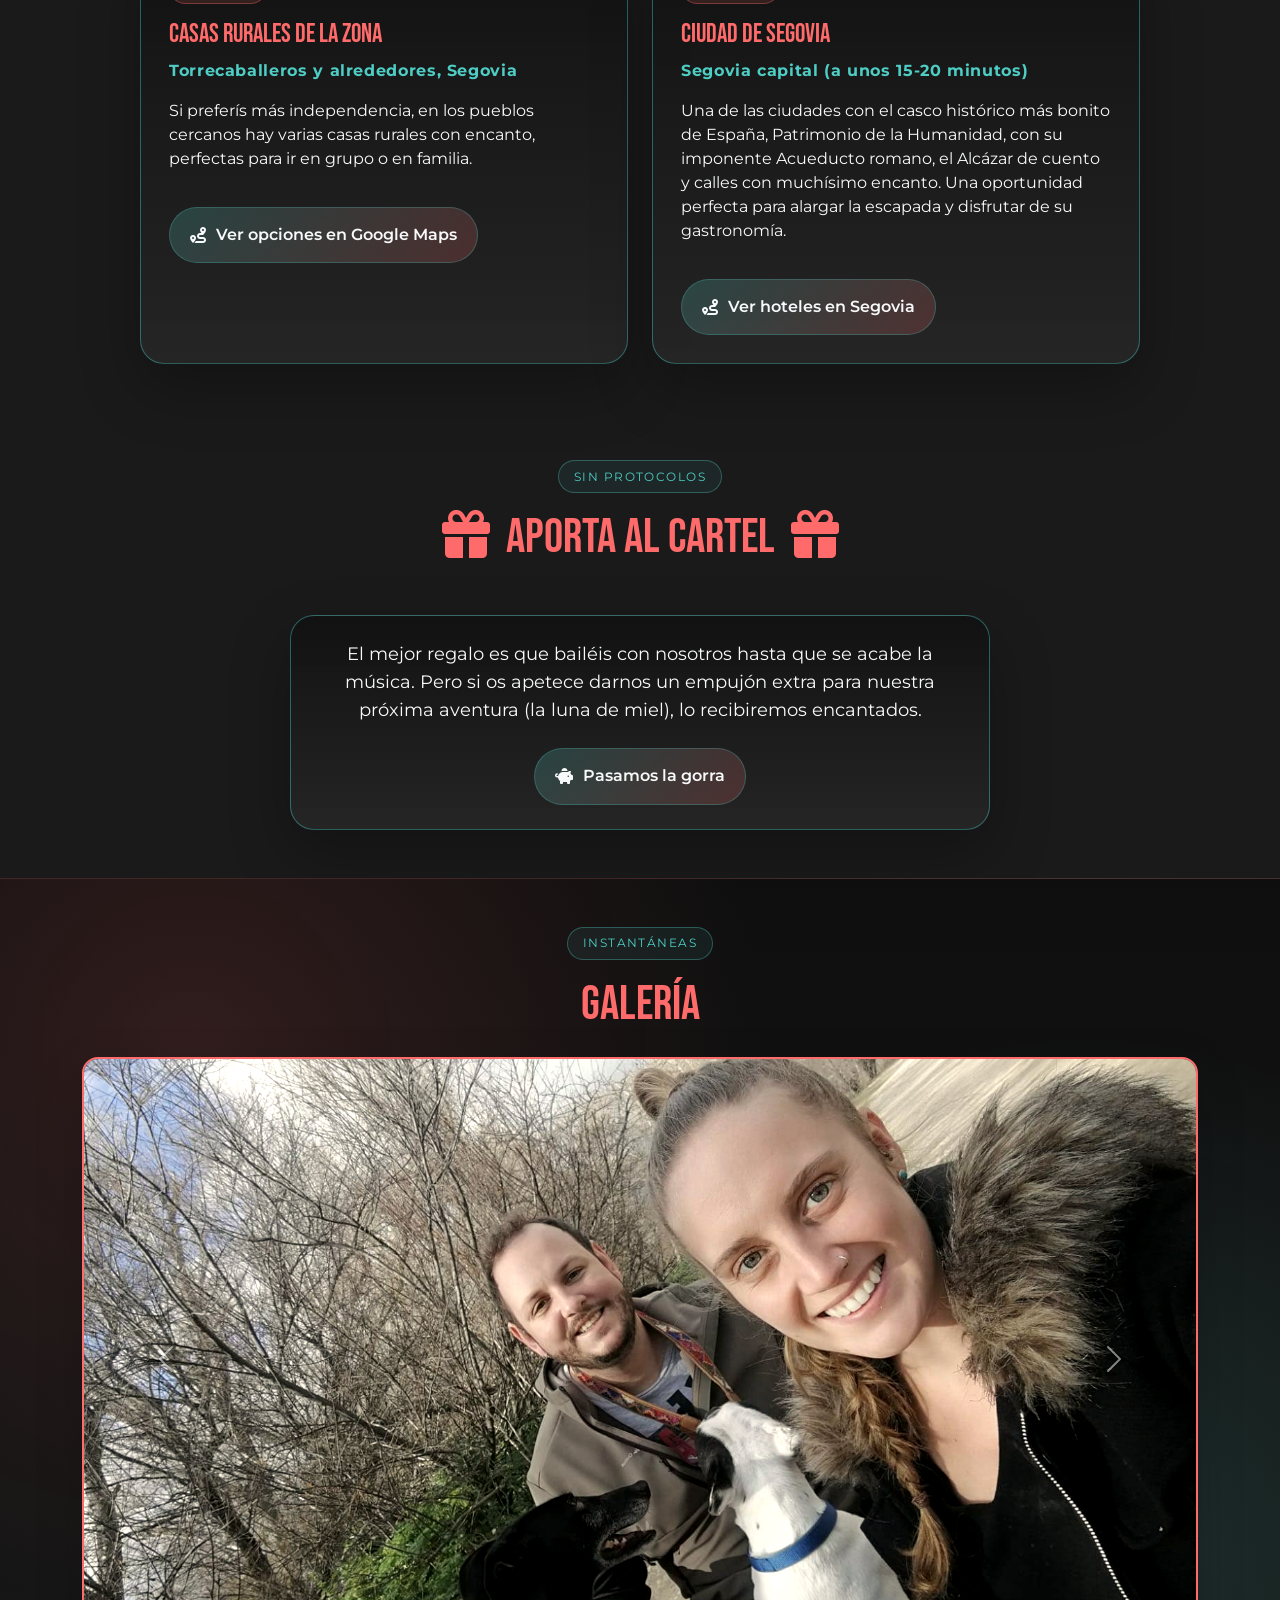
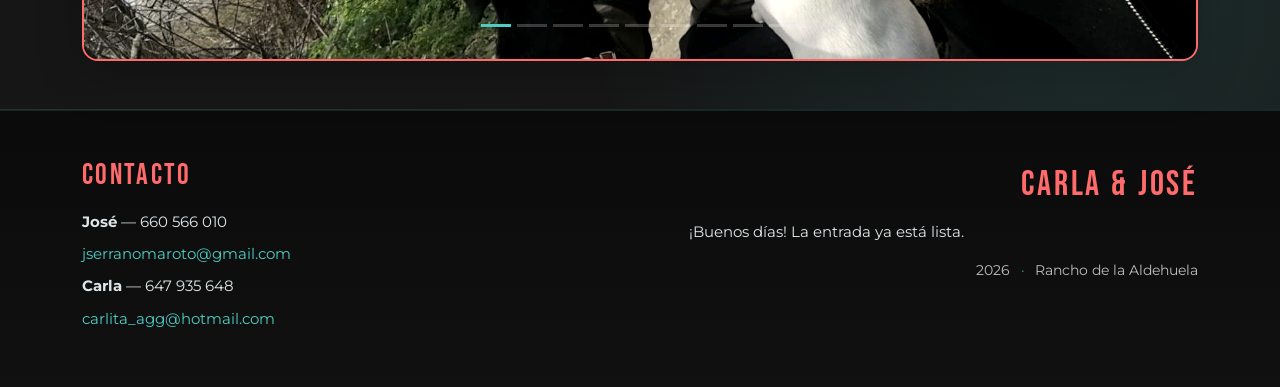
==== commit c8df60a8: "Add files via upload" ====
--- a/index.html
+++ b/index.html
@@ -286,7 +286,12 @@
                     <h5>Hotel El Rancho</h5>
                     <p class="location-place">Torrecaballeros, Segovia, España</p>
                     <p>Hotel con encanto rural a los pies de la Sierra de Guadarrama, con habitaciones acogedoras, restaurante propio y fácil acceso al Rancho de la Aldehuela.</p>
+                    <p class="location-place"><i class="fas fa-ticket-alt me-2"></i>Código de descuento: <strong>CARLAYJOSEMARIA27</strong></p>
                     <div class="location-actions">
+                        <a class="rsvp-action-button rsvp-action-primary" href="https://hotelelrancho.booking-hospedium.com/rooms" target="_blank" rel="noopener noreferrer">
+                            <i class="fas fa-bed"></i>
+                            <span>Reservar en la web oficial</span>
+                        </a>
                         <a class="rsvp-action-button rsvp-action-primary" href="https://www.google.com/maps/search/?api=1&query=Hotel+El+Rancho+Torrecaballeros+Segovia" target="_blank" rel="noopener noreferrer">
                             <i class="fas fa-route"></i>
                             <span>Abrir en Google Maps</span>
@@ -298,7 +303,12 @@
                     <h5>Posada del Rancho</h5>
                     <p class="location-place">Torrecaballeros, Segovia, España</p>
                     <p>Posada tradicional de piedra y madera, con un ambiente cálido y familiar, ideal para descansar después de la fiesta a pocos pasos del Rancho de la Aldehuela.</p>
+                    <p class="location-place"><i class="fas fa-ticket-alt me-2"></i>Código de descuento: <strong>CARLAYJOSEMARIA27</strong></p>
                     <div class="location-actions">
+                        <a class="rsvp-action-button rsvp-action-primary" href="https://laposadadelrancho.booking-hospedium.com/" target="_blank" rel="noopener noreferrer">
+                            <i class="fas fa-bed"></i>
+                            <span>Reservar en la web oficial</span>
+                        </a>
                         <a class="rsvp-action-button rsvp-action-primary" href="https://www.google.com/maps/search/?api=1&query=Posada+del+Rancho+Torrecaballeros+Segovia" target="_blank" rel="noopener noreferrer">
                             <i class="fas fa-route"></i>
                             <span>Abrir en Google Maps</span>
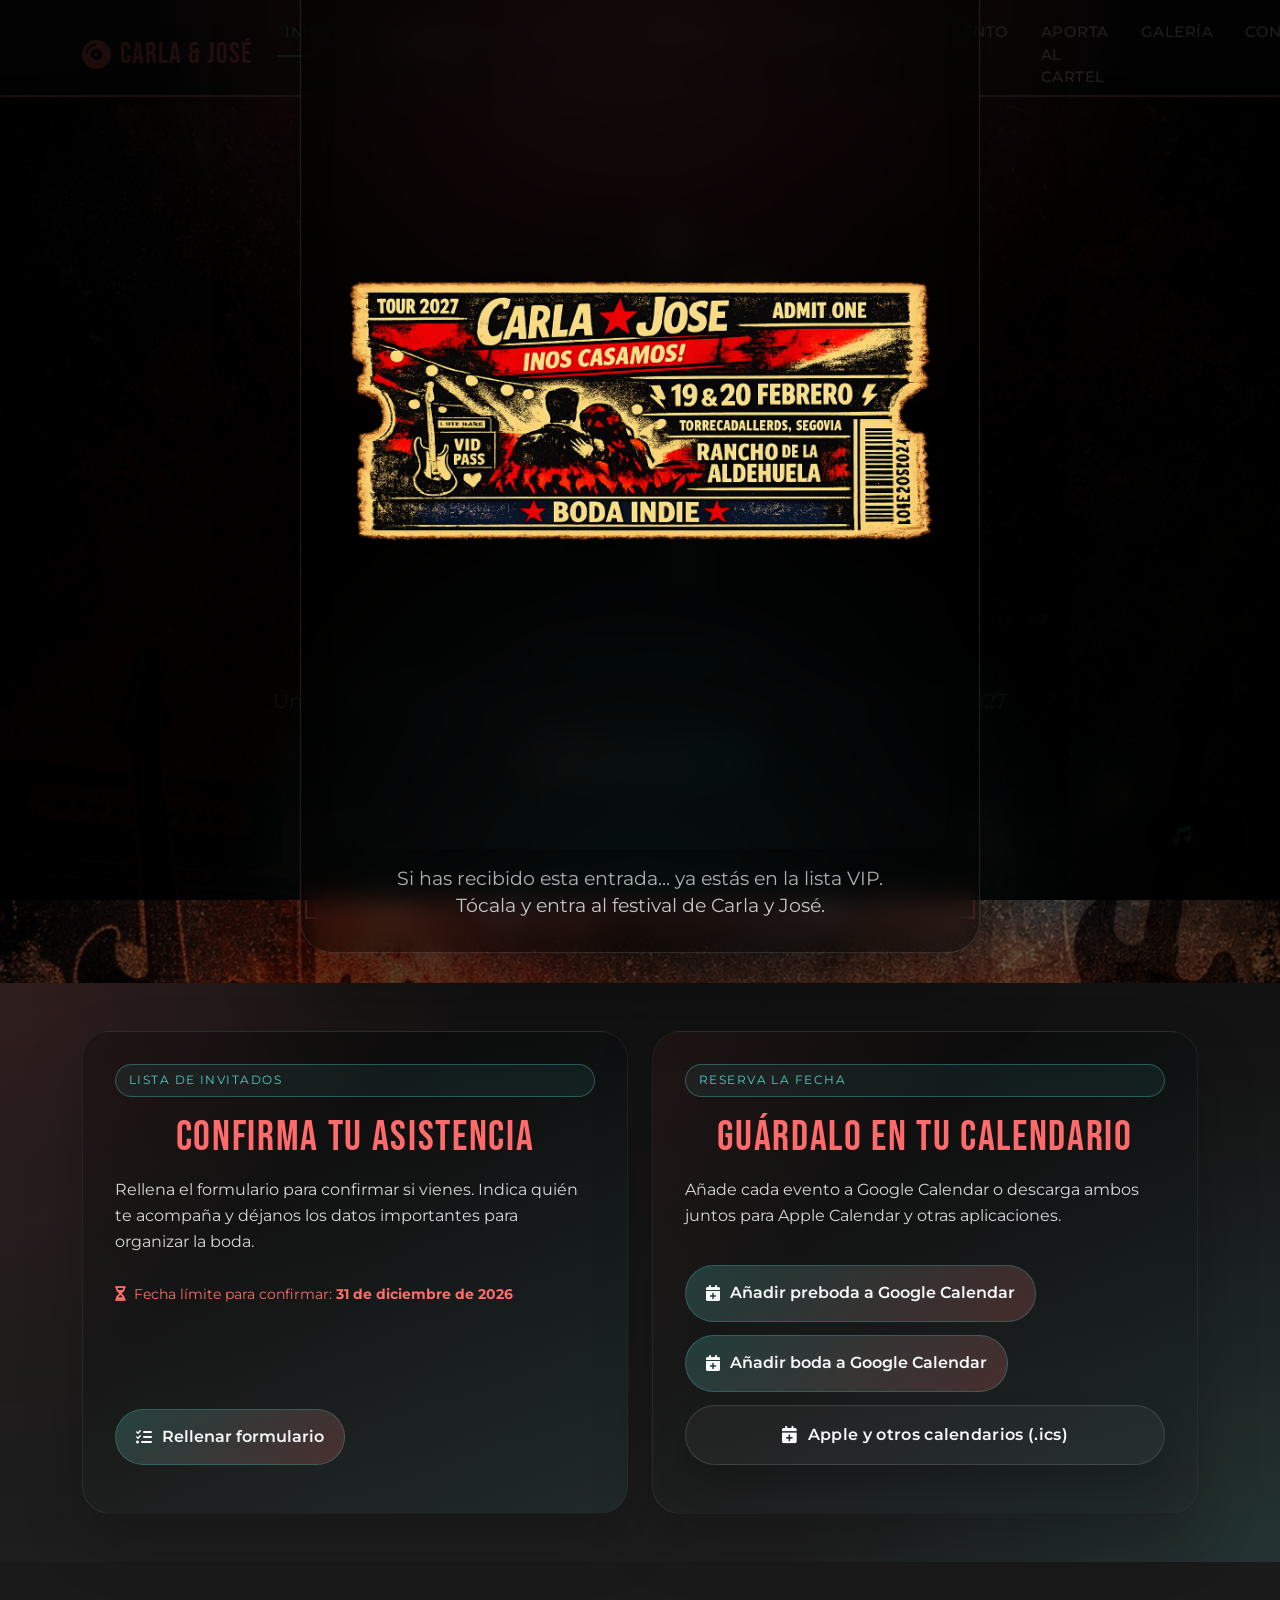
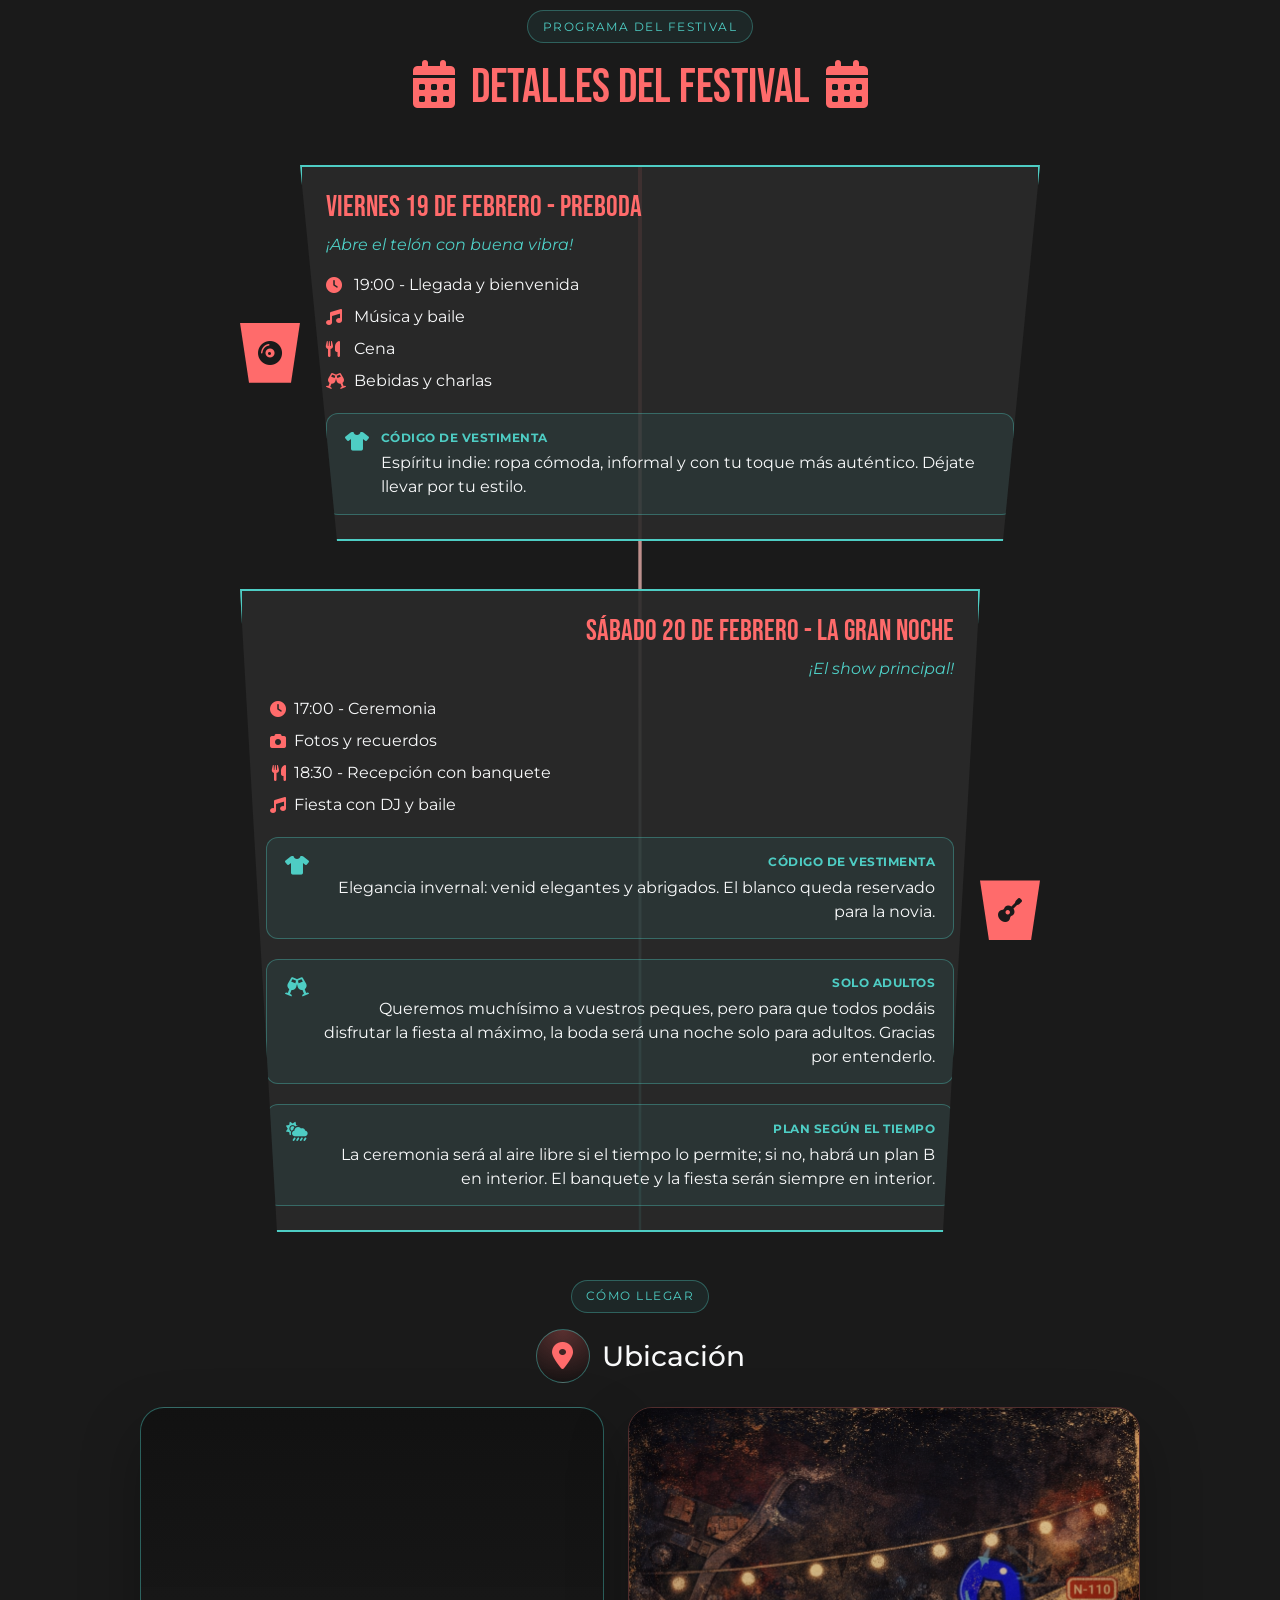
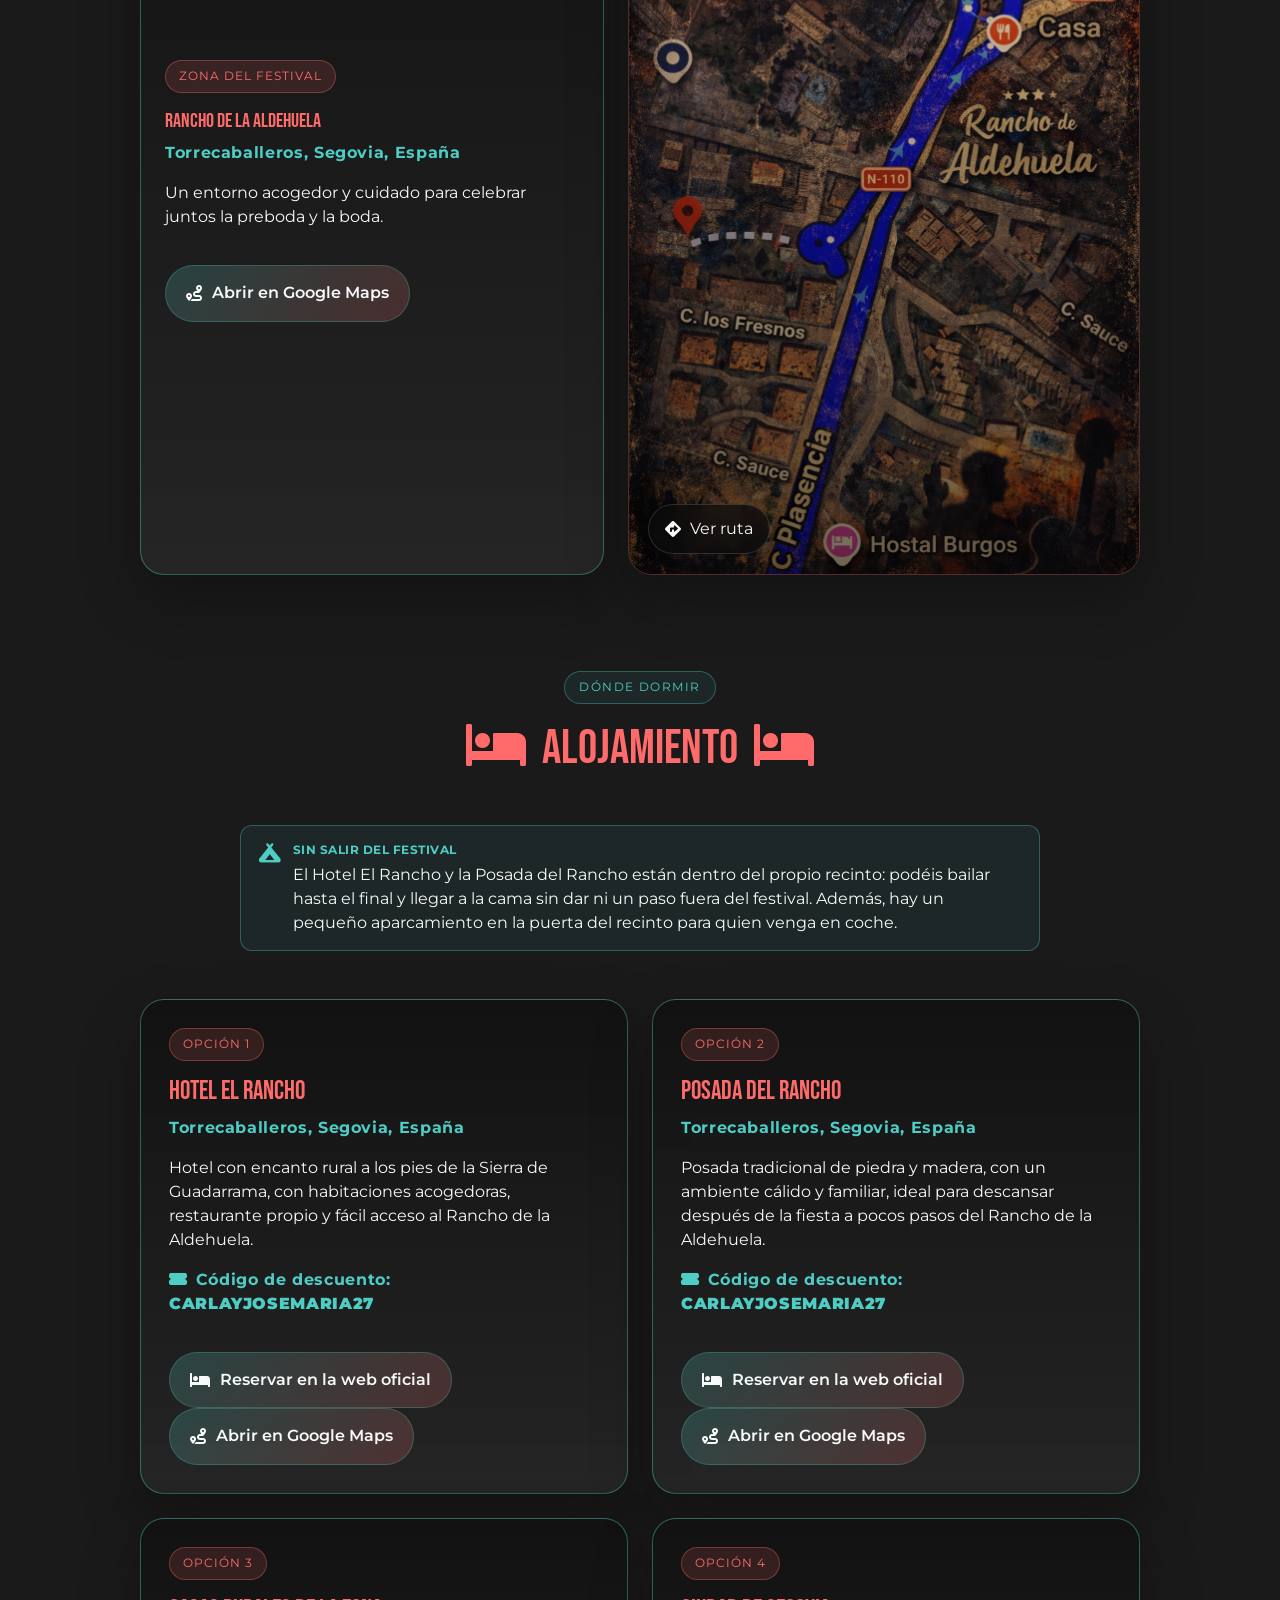
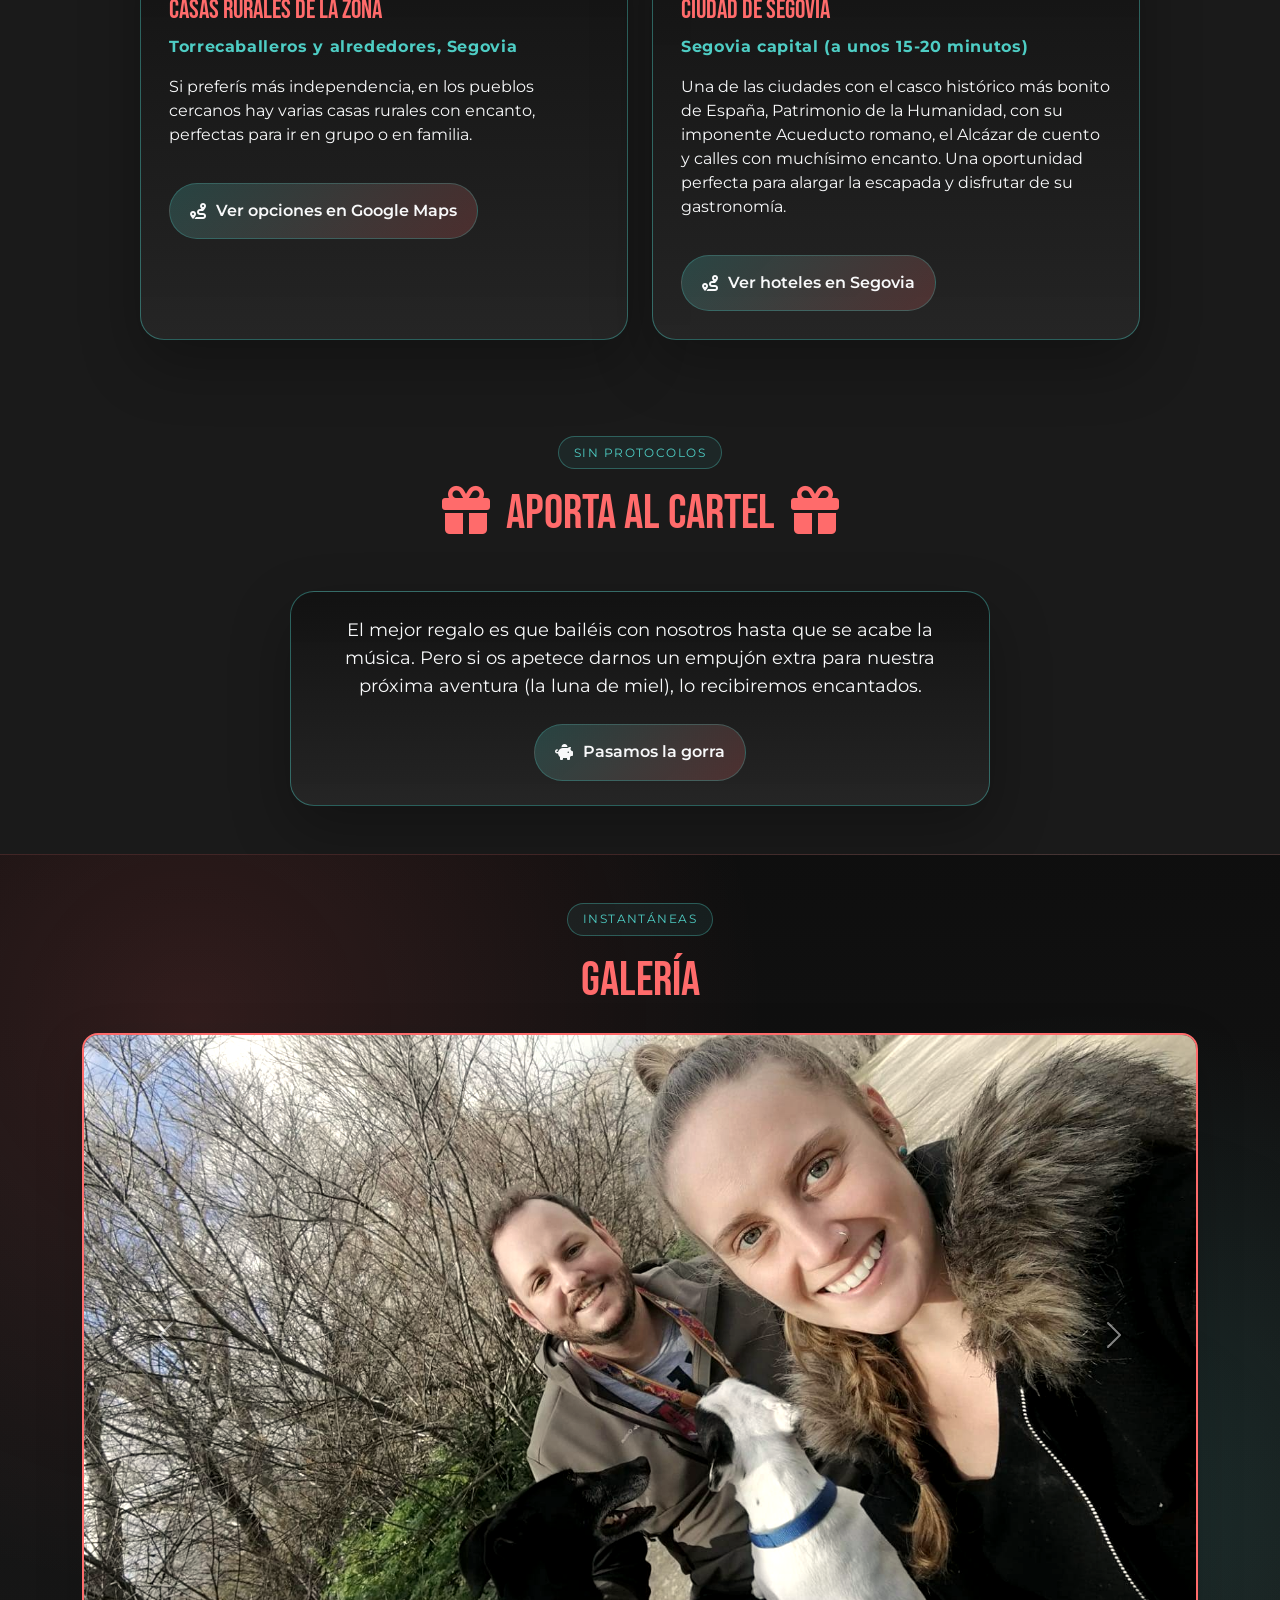
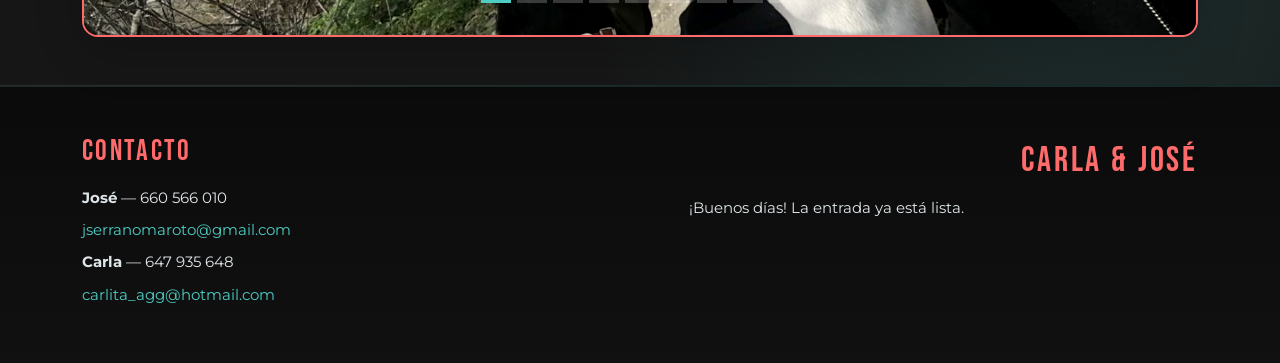
==== commit e4053f15: "Add files via upload" ====
--- a/index.html
+++ b/index.html
@@ -8,7 +8,7 @@
     <link rel="icon" type="image/svg+xml" href="assets/images/entrada.svg">
     <!-- Open Graph -->
     <meta property="og:title" content="Boda de Carla y José">
-    <meta property="og:description" content="Festival de amor indie: preboda el 19 y boda el 20 de febrero de 2027 en el Rancho de la Aldehuela, Torrecaballeros (Segovia).">
+    <meta property="og:description" content="Festival de boda indie: preboda el 19 y boda el 20 de febrero de 2027 en el Rancho de la Aldehuela, Torrecaballeros (Segovia).">
     <meta property="og:image" content="https://josemaserranomaroto.github.io/BodaCarlaYJose/assets/images/entrada.png">
     <meta property="og:url" content="https://josemaserranomaroto.github.io/BodaCarlaYJose/">
     <meta property="og:type" content="website">
@@ -77,7 +77,7 @@
             <div class="vinyl-wrapper mb-4 mx-auto">
                 <img src="assets/images/vinilo.png" alt="Carla y José" class="vinyl-img">
             </div>
-            <p class="hero-subtitle">Festival de amor indie</p>
+            <p class="hero-subtitle">Festival de boda indie</p>
             <p class="lead">Únete a nuestra celebración: preboda el 19 y boda el 20 de febrero de 2027</p>
             <a href="#confirmar-asistencia" class="hero-cta-button mb-4">
                 <i class="fas fa-list-check"></i>
@@ -111,7 +111,7 @@
                 <div id="confirmar-asistencia" class="rsvp-card rsvp-card-confirmation">
                     <div class="rsvp-kicker">Lista de invitados</div>
                     <h2 class="rsvp-title">Confirma tu asistencia</h2>
-                    <p class="rsvp-copy">Rellena el formulario para confirmar si vienes, indicar acompañantes y dejarnos los datos importantes para organizar la boda.</p>
+                    <p class="rsvp-copy">Rellena el formulario para confirmar si vienes. Indica quién te acompaña y déjanos los datos importantes para organizar la boda.</p>
                     <p class="rsvp-deadline"><i class="fas fa-hourglass-half me-2"></i>Fecha límite para confirmar: <strong>31 de diciembre de 2026</strong></p>
                     <div class="rsvp-actions">
                         <a class="rsvp-action-button rsvp-action-primary" href="rsvp.html">
@@ -174,7 +174,7 @@
                             </div>
                             <div class="event-item">
                                 <i class="fas fa-glass-cheers"></i>
-                                <span>Bebidas y charlas hasta el amanecer</span>
+                                <span>Bebidas y charlas</span>
                             </div>
                         </div>
                         <div class="dress-code-note">
@@ -217,7 +217,7 @@
                             <i class="fas fa-shirt"></i>
                             <div>
                                 <span class="dress-code-label">Código de vestimenta</span>
-                                <span class="dress-code-text">Elegancia invernal: apuesta por looks elegantes, tejidos de invierno y colores profundos. Evitad el blanco, reservado para la novia.</span>
+                                <span class="dress-code-text">Elegancia invernal: venid elegantes y abrigados. El blanco queda reservado para la novia.</span>
                             </div>
                         </div>
                         <div class="dress-code-note">
@@ -231,7 +231,7 @@
                             <i class="fas fa-cloud-sun-rain"></i>
                             <div>
                                 <span class="dress-code-label">Plan según el tiempo</span>
-                                <span class="dress-code-text">La ceremonia será al aire libre si el tiempo lo permite. Si el clima no acompaña, habrá un plan B en interior. La boda y la fiesta serán siempre en interior.</span>
+                                <span class="dress-code-text">La ceremonia será al aire libre si el tiempo lo permite; si no, habrá un plan B en interior. El banquete y la fiesta serán siempre en interior.</span>
                             </div>
                         </div>
                     </div>
@@ -247,7 +247,7 @@
                         <div class="location-badge">Zona del festival</div>
                         <h5>Rancho de la Aldehuela</h5>
                         <p class="location-place">Torrecaballeros, Segovia, España</p>
-                        <p>Un entorno natural, abierto y con carácter para celebrar la preboda y la gran noche con estética de festival indie.</p>
+                        <p>Un entorno acogedor y cuidado para celebrar juntos la preboda y la boda.</p>
                         <div class="location-actions">
                             <a class="rsvp-action-button rsvp-action-primary" href="https://www.google.com/maps/search/?api=1&query=Rancho+de+la+Aldehuela+Torrecaballeros+Segovia" target="_blank" rel="noopener noreferrer">
                                 <i class="fas fa-route"></i>
@@ -355,7 +355,7 @@
                     <span>Pasamos la gorra</span>
                 </button>
                 <div class="collapse mt-3" id="gift-account">
-                    <p class="gift-account-number">IBAN: <strong>Pendiente de añadir</strong></p>
+                    <p class="gift-account-number">En breve añadiremos aquí los datos de la cuenta para quien quiera colaborar con nuestra luna de miel.</p>
                 </div>
             </div>
         </div>
@@ -447,11 +447,6 @@
                 <div class="footer-meta">
                     <p class="footer-brand">Carla & José</p>
                     <p id="footer-message" class="footer-message">Preparando el festival...</p>
-                    <div class="footer-bottom">
-                        <span id="footer-year"></span>
-                        <span class="footer-dot">·</span>
-                        <span>Rancho de la Aldehuela</span>
-                    </div>
                 </div>
             </div>
         </div>
@@ -544,13 +539,8 @@
                 });
             }
 
-            const footerYear = document.getElementById('footer-year');
             const footerMessage = document.getElementById('footer-message');
             const now = new Date();
-            const currentYear = now.getFullYear();
-            if (footerYear) {
-                footerYear.textContent = currentYear;
-            }
             if (footerMessage) {
                 const hour = now.getHours();
                 let message = 'Estamos preparando el mejor festival indie para ti.';
